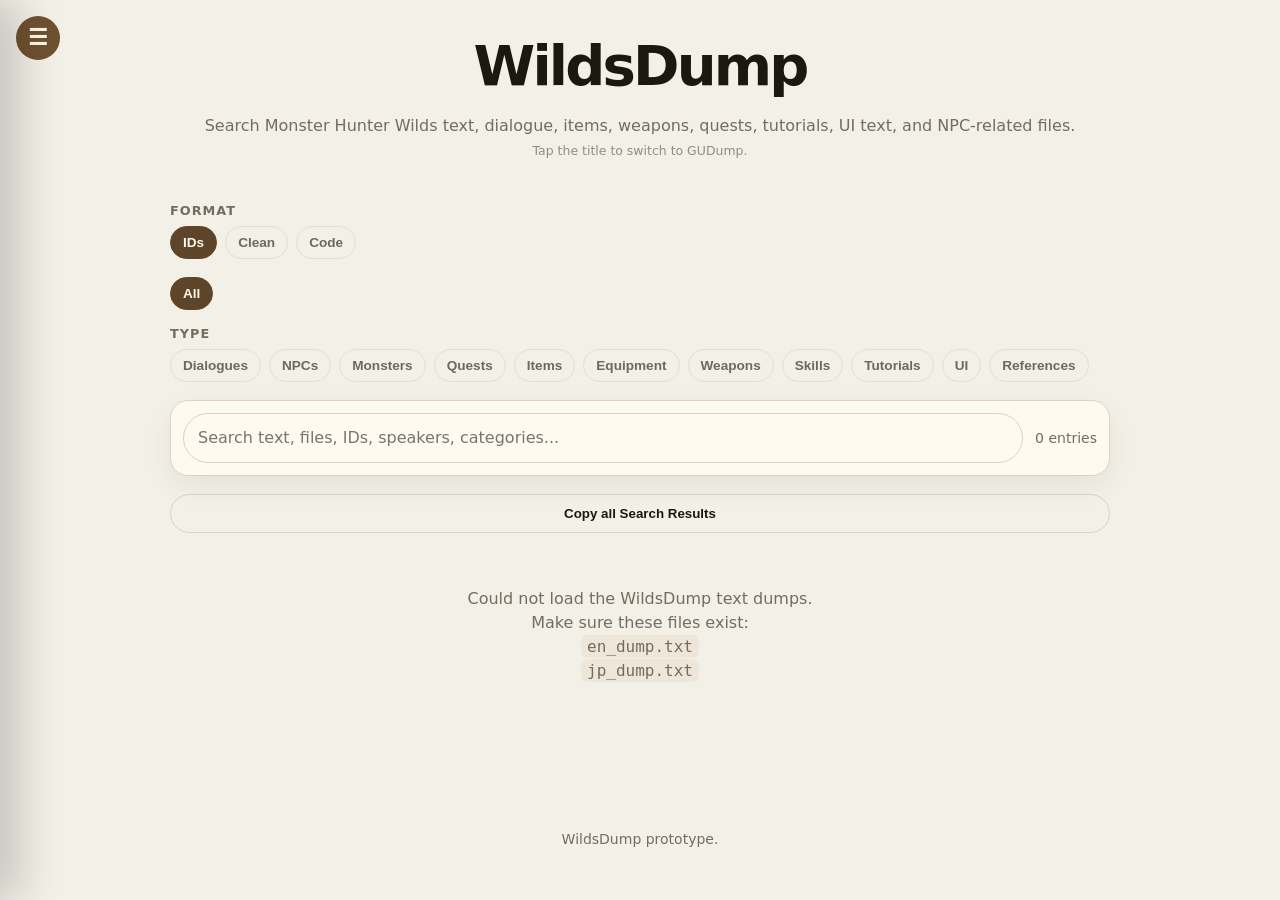
==== index.html @ eecd3033 "Update index.html" ====
<!doctype html>
<html lang="en">
<head>
  <meta charset="utf-8" />

  <meta
    name="viewport"
    content="width=device-width, initial-scale=1, viewport-fit=cover"
  />

  <meta name="theme-color" content="#111111" />

  <title>WildsDump</title>

  <link rel="stylesheet" href="./style.css" />
</head>

<body>

  <button id="menuBtn" class="menu-toggle" aria-label="Open navigation">
    ☰
  </button>

  <aside id="menu" class="menu">
    <div class="menu-header">
      <h2>Navigation</h2>
      <button id="closeMenuBtn" class="secondary">✕</button>
    </div>

    <div class="menu-section">
      <button id="homeBtn" class="menu-item">🏠 Home</button>
    </div>

    <div class="menu-section">
  <h3>Dialogues</h3>
  <button id="npcIndexBtn" class="menu-item">NPC Index</button>
  <button id="monsterIndexBtn" class="menu-item">Monster Index</button>
</div>

    <div class="menu-section">
      <h3>Data</h3>
      <button id="sizeCompareBtn" class="menu-item">📏 Monster Sizes</button>
      <button id="compareViewBtn" class="menu-item">⇄ Comparison</button>
      <button id="versionDiffBtn" class="menu-item">Δ Version Diff</button>
    </div>

    <div class="menu-section">
      <h3>Categories</h3>
      <div id="categoryList"></div>
    </div>

    <div class="menu-section">
      <h3>Tools</h3>
      <button id="wordIndexBtn" class="menu-item">Word Index</button>
      <button id="themeToggleBtn" class="menu-item">Theme: System</button>
    </div>
  </aside>

  <div id="menuOverlay" class="menu-overlay"></div>

  <header>
    <div class="header-row">
      <h1 id="gameTitle" title="Switch game">WildsDump</h1>
    </div>

    <p id="appTagline">
      Search Monster Hunter Wilds text, dialogue, items, weapons, quests,
      tutorials, UI text, and NPC-related files.
    </p>

    <p id="gameSwitchHint" class="game-switch-hint"></p>
  </header>

  <main>

    <section id="searchView">

      <section id="cardControls" class="card-controls">
        <div class="filter-group">
          <span class="filter-label">Format</span>

          <div class="filter-row">
            <button class="filter-chip active" type="button" data-card-mode="ids">
              IDs
            </button>

            <button class="filter-chip" type="button" data-card-mode="clean">
              Clean
            </button>

            <button class="filter-chip" type="button" data-card-mode="code">
              Code
            </button>
          </div>
        </div>
      </section>

      <section id="searchFilters" class="search-filters">
        <div class="filter-group filter-group-all">
          <button class="filter-chip active" type="button" data-clear-filters>
            All
          </button>
        </div>

        <div class="filter-group">
          <span class="filter-label">Type</span>

          <div class="filter-row">
            <button class="filter-chip" type="button" data-type-filter="Dialogues">Dialogues</button>
            <button class="filter-chip" type="button" data-type-filter="NPCs">NPCs</button>
            <button class="filter-chip" type="button" data-type-filter="Monsters">Monsters</button>
            <button class="filter-chip" type="button" data-type-filter="Quests">Quests</button>
            <button class="filter-chip" type="button" data-type-filter="Items">Items</button>
            <button class="filter-chip" type="button" data-type-filter="Equipment">Equipment</button>
            <button class="filter-chip" type="button" data-type-filter="Weapons">Weapons</button>
            <button class="filter-chip" type="button" data-type-filter="Skills">Skills</button>
            <button class="filter-chip" type="button" data-type-filter="Tutorials">Tutorials</button>
            <button class="filter-chip" type="button" data-type-filter="UI">UI</button>
            <button class="filter-chip" type="button" data-type-filter="References">References</button>
          </div>
        </div>
      </section>

      <section class="toolbar">
        <input
          id="search"
          type="search"
          placeholder="Search text, files, IDs, speakers, categories..."
        />

        <span id="count" aria-live="polite">0 entries</span>
      </section>

      <button
        id="copySearchResultsBtn"
        class="secondary copy-search-btn"
        type="button">
        Copy all Search Results
      </button>

      <section id="results" class="results" aria-live="polite"></section>

    </section>

    <section id="categoryView" hidden>
      <div class="view-header">
        <button id="backFromCategoryBtn" class="secondary">← Back</button>
        <h2 id="categoryTitle"></h2>
      </div>

      <section id="categoryResults" class="results"></section>
    </section>

    <section id="npcView" hidden>
      <div class="view-header">
        <button id="backFromNpcBtn" class="secondary">← Back</button>
        <h2>NPC Index</h2>
      </div>

      <section id="npcList" class="results"></section>
    </section>
    
    <section id="monsterView" hidden>
  <div class="view-header">
    <button id="backFromMonsterBtn" class="secondary">← Back</button>
    <h2>Monster Index</h2>
  </div>

  <section id="monsterList" class="results"></section>
</section>

    <section id="dialogueView" hidden>
      <div class="view-header dialogue-view-header">
        <button id="backFromDialogueBtn" class="secondary">← Back</button>

        <div class="dialogue-header">
          <h2 id="dialogueTitle"></h2>

          <button id="dialogueModeBtn" class="secondary dialogue-mode-btn">
            Full Dialogue
          </button>
        </div>
      </div>

      <section id="dialogueResults" class="results"></section>
    </section>

    <section id="wordIndexView" hidden>
      <div class="view-header">
        <button id="backFromWordIndexBtn" class="secondary">← Back</button>
        <h2>Word Index</h2>
      </div>

      <section id="wordIndexResults" class="results"></section>
    </section>

    <section id="detailView" hidden>
      <div class="view-header">
        <button id="backFromDetailBtn" class="secondary">← Back</button>
        <h2 id="detailTitle"></h2>
      </div>

      <section id="detailContent" class="results"></section>
    </section>

    <section id="compareView" hidden>
      <div class="view-header">
        <button id="backFromCompareBtn" class="secondary">← Back</button>
        <h2>Comparison</h2>
      </div>

      <section id="compareContent" class="results"></section>
    </section>

    <section id="diffView" hidden>
      <div class="view-header">
        <button id="backFromDiffBtn" class="secondary">← Back</button>
        <h2>Version Diff</h2>
      </div>

      <section id="diffContent" class="results"></section>
    </section>

    <section id="sizeView" hidden>
      <div class="view-header">
        <button id="backFromSizeBtn" class="secondary">← Back</button>
        <h2>Monster Sizes</h2>
      </div>

      <section id="sizeList" class="results"></section>
    </section>

  </main>

  <div id="floatingSearch" class="floating-search" role="search">
    <input
      id="floatingSearchInput"
      class="floating-search-input"
      type="search"
      placeholder="Search anywhere…"
      aria-label="Search"
      tabindex="-1"
    />
    <button
      id="floatingSearchToggle"
      class="floating-search-toggle"
      type="button"
      aria-label="Search"
    ><svg viewBox="0 0 24 24" fill="none" stroke="currentColor" stroke-width="2.5" stroke-linecap="round" aria-hidden="true"><circle cx="11" cy="11" r="7"/><path d="M20 20l-4-4"/></svg></button>
  </div>

  <div id="compareTray" class="compare-tray" hidden></div>

  <footer>
    <span>WildsDump prototype.</span>
  </footer>

<script src="./wilds-json-data.js"></script>
<script src="./categories.js"></script>
<script src="./npc-data.js"></script>
<script src="./parser.js"></script>
<script src="./cache.js"></script>
<script src="./entities.js"></script>
<script src="./details.js"></script>
<script src="./compare.js"></script>
<script src="./diff.js"></script>
<script src="./app.js"></script>

</body>
</html>
---- style.css ----
:root {
  color-scheme: light dark;

  --bg: #f3f0e8;
  --card: #fffaf0;
  --text: #1b1812;
  --muted: #746c5f;
  --border: #ddd2c0;
  --accent: #6f5130;
  --accent-rgb: 111, 81, 48;
  --accent-text: #fff7ec;
}

@media (prefers-color-scheme: dark) {
  :root {
    --bg: #12130f;
    --card: #1d2119;
    --text: #f0eadc;
    --muted: #b5aa96;
    --border: #3a4033;
    --accent: #b78a4f;
    --accent-rgb: 183, 138, 79;
    --accent-text: #151009;
  }
}

:root[data-theme="light"] {
  color-scheme: light;

  --bg: #f3f0e8;
  --card: #fffaf0;
  --text: #1b1812;
  --muted: #746c5f;
  --border: #ddd2c0;
  --accent: #6f5130;
  --accent-rgb: 111, 81, 48;
  --accent-text: #fff7ec;
}

:root[data-theme="dark"] {
  color-scheme: dark;

  --bg: #12130f;
  --card: #1d2119;
  --text: #f0eadc;
  --muted: #b5aa96;
  --border: #3a4033;
  --accent: #b78a4f;
  --accent-rgb: 183, 138, 79;
  --accent-text: #151009;
}

* {
  box-sizing: border-box;
}

/* Keyboard-focus glow. Uses :focus-visible so mouse/touch taps don't show
   it, only actual keyboard (or assistive-tech) focus. */
button:focus-visible,
input:focus-visible,
a:focus-visible,
[tabindex]:focus-visible {
  outline: none;
  box-shadow: 0 0 0 3px rgb(var(--accent-rgb) / 0.35);
}

html,
body {
  max-width: 100%;
  overflow-x: hidden;
}

body {
  margin: 0;
  font: 16px/1.5 system-ui, -apple-system, BlinkMacSystemFont, "Segoe UI", sans-serif;
  background: var(--bg);
  color: var(--text);
}

header,
main,
footer {
  width: min(980px, 100%);
  margin: 0 auto;
  padding: 20px;
}

header {
  padding-top: max(24px, env(safe-area-inset-top));
  text-align: center;
}

.header-row {
  display: flex;
  justify-content: center;
  align-items: center;
  min-height: 44px;
  padding: 0 64px;
}

h1 {
  margin: 0 0 6px;
  font-size: clamp(34px, 8vw, 56px);
  letter-spacing: -0.05em;
}

#gameTitle {
  cursor: pointer;
  user-select: none;
  -webkit-user-select: none;
}

#gameTitle:hover {
  color: var(--accent);
}

.game-switch-hint {
  margin-top: 4px;
  font-size: 0.78rem;
  opacity: 0.75;
}

h2,
h3 {
  margin: 0;
}

p {
  margin: 0;
  color: var(--muted);
}

code {
  background: color-mix(in srgb, var(--card), var(--border));
  padding: 2px 6px;
  border-radius: 6px;
}

button {
  border: 0;
  border-radius: 999px;
  padding: 11px 16px;
  background: var(--accent);
  color: var(--accent-text);
  font-weight: 800;
  cursor: pointer;
}

button.secondary {
  background: transparent;
  color: var(--text);
  border: 1px solid var(--border);
}

.menu-toggle {
  position: fixed;
  top: max(16px, env(safe-area-inset-top));
  left: max(16px, env(safe-area-inset-left));
  width: 44px;
  height: 44px;
  padding: 0;
  font-size: 22px;
  z-index: 18;
}

/* Floating search: a round button (matching the menu button) that appears
   once the user has scrolled a bit, and expands in place into a search bar
   on tap. Anchored with `right`, so growing its width expands it leftward
   and keeps the button pinned at the same spot. */
.floating-search {
  position: fixed;
  right: max(16px, env(safe-area-inset-right));
  bottom: max(16px, env(safe-area-inset-bottom));
  z-index: 17;

  display: flex;
  align-items: center;
  overflow: hidden;

  width: 44px;
  height: 44px;
  border-radius: 999px;
  background: transparent;
  border: 1px solid transparent;

  opacity: 0;
  visibility: hidden;
  transform: translateY(10px) scale(0.92);
  pointer-events: none;

  transition:
    opacity 0.2s ease,
    transform 0.2s ease,
    visibility 0.2s,
    width 0.28s ease,
    background-color 0.2s ease,
    border-color 0.2s ease,
    box-shadow 0.2s ease;
}

.floating-search.is-visible {
  opacity: 1;
  visibility: visible;
  transform: none;
  pointer-events: auto;
}

.floating-search.is-expanded {
  width: min(420px, calc(100vw - 32px));
  height: 52px;
  background: var(--card);
  border-color: var(--border);
  box-shadow: 0 10px 30px rgb(0 0 0 / 0.25);
}

/* Higher specificity than the global input[type="search"] rule, so its
   padding/border/flex don't leak into the collapsed button. */
.floating-search input.floating-search-input {
  -webkit-appearance: none;
  appearance: none;
  flex: 0 0 0;
  width: 0;
  min-width: 0;
  height: 100%;
  border: 0;
  border-radius: 0;
  padding: 0;
  background: transparent;
  color: var(--text);
  font: inherit;
  opacity: 0;
  transition: opacity 0.18s ease 0.05s;
}

.floating-search.is-expanded input.floating-search-input {
  flex: 1 1 auto;
  padding: 0 8px 0 18px;
  opacity: 1;
}

.floating-search-toggle {
  flex: 0 0 auto;
  display: grid;
  place-items: center;
  width: 44px;
  height: 44px;
  margin: 0;
  padding: 0;
  box-shadow: 0 6px 18px rgb(0 0 0 / 0.25);
}

.floating-search.is-expanded .floating-search-toggle {
  margin-right: 3px;
  box-shadow: none;
}

.floating-search-toggle svg {
  width: 20px;
  height: 20px;
  display: block;
}

@media (prefers-reduced-motion: reduce) {
  .floating-search,
  .floating-search-input {
    transition: none;
  }
}

.menu {
  position: fixed;
  inset: 0 auto 0 0;
  width: min(340px, 86vw);
  background: var(--card);
  border-right: 1px solid var(--border);
  z-index: 20;
  transform: translateX(-100%);
  transition: transform 180ms ease;
  padding: max(18px, env(safe-area-inset-top)) 16px max(18px, env(safe-area-inset-bottom));
  overflow-y: auto;
  box-shadow: 20px 0 40px rgb(0 0 0 / 0.18);
}

.menu.open {
  transform: translateX(0);
}

.menu-overlay {
  position: fixed;
  inset: 0;
  background: rgb(0 0 0 / 0.35);
  z-index: 19;
  opacity: 0;
  pointer-events: none;
  transition: opacity 180ms ease;
}

.menu-overlay.open {
  opacity: 1;
  pointer-events: auto;
}

.menu-header {
  display: flex;
  align-items: center;
  justify-content: space-between;
  gap: 16px;
  margin-bottom: 18px;
}

.menu-section {
  display: grid;
  gap: 8px;
  margin: 18px 0;
}

.menu-section h3,
.filter-label {
  color: var(--muted);
  font-size: 0.8rem;
  font-weight: 900;
  text-transform: uppercase;
  letter-spacing: 0.08em;
}

.menu-item,
.npc-item {
  width: 100%;
  text-align: left;
  background: transparent;
  color: var(--text);
  border: 1px solid var(--border);
  border-radius: 14px;
  padding: 12px 14px;
}

.menu-item:hover,
.npc-item:hover {
  border-color: var(--accent);
}

#categoryList {
  display: grid;
  gap: 8px;
}

.menu-separator {
  height: 1px;
  background: var(--border);
  margin: 14px 0 6px;
  opacity: 0.7;
}

.card-controls,
.search-filters {
  display: grid;
  gap: 14px;
  margin: 0 0 18px;
}

.filter-group {
  display: grid;
  gap: 6px;
  justify-items: start;
}

.filter-row {
  display: flex;
  flex-wrap: wrap;
  gap: 8px;
}

.filter-chip {
  background: transparent;
  color: var(--text);
  border: 1px solid var(--border);
  padding: 8px 12px;
  font-size: 0.85rem;
}

.filter-chip.active {
  background: color-mix(in srgb, var(--accent) 85%, black);
  color: var(--accent-text);
  border-color: color-mix(in srgb, var(--accent) 85%, black);
}

.filter-chip:not(.active) {
  opacity: 0.62;
}

.toolbar,
.entry,
.view-header,
.npc-item {
  background: var(--card);
  border: 1px solid var(--border);
  border-radius: 18px;
  box-shadow: 0 10px 30px rgb(0 0 0 / 0.06);
}

.toolbar {
  display: flex;
  align-items: center;
  gap: 12px;
  margin: 18px 0;
  padding: 12px;
  position: sticky;
  top: 0;
  z-index: 2;
}

input[type="search"] {
  flex: 1;
  min-width: 0;
  border: 1px solid var(--border);
  border-radius: 999px;
  padding: 12px 14px;
  background: transparent;
  color: var(--text);
  font: inherit;
}

#count {
  white-space: nowrap;
  color: var(--muted);
  font-size: 14px;
}

.copy-search-btn {
  width: 100%;
  margin: 0 0 18px;
}

.results {
  display: grid;
  gap: 10px;
  width: 100%;
  min-width: 0;
}

.entry {
  position: relative;
  padding: 16px;
  padding-top: 54px;
  overflow: hidden;
  min-width: 0;
  overflow-wrap: anywhere;
}

.entry-actions {
  position: absolute;
  top: 12px;
  right: 12px;
  display: flex;
  flex-wrap: wrap;
  justify-content: flex-end;
  gap: 6px;
  z-index: 2;
}

.copy-btn,
.tag-badge {
  padding: 7px 11px;
  font-size: 0.78rem;
  line-height: 1;
  border-radius: 999px;
  font-weight: 800;
  white-space: nowrap;
}

.tag-badge {
  display: inline-flex;
  align-items: center;
  background: transparent;
  color: var(--muted);
  border: 1px solid var(--border);
}

.entry-section {
  margin-bottom: 8px;
  color: var(--muted);
  font-size: 0.82rem;
  font-weight: 800;
  letter-spacing: 0.02em;
}

.entry-header {
  display: flex;
  align-items: baseline;
  gap: 10px;
  margin-bottom: 8px;
  flex-wrap: wrap;
}

.entry-name {
  font-size: 1.1rem;
  font-weight: 900;
  color: var(--text);
}

.entry-name-link {
  padding: 0;
  background: transparent;
  color: var(--accent);
  border: 0;
  border-radius: 0;
  font: inherit;
  font-weight: 900;
  text-align: left;
}

.entry-name-link:hover {
  text-decoration: underline;
}

.entry-id,
.entry-rejected {
  font-family: ui-monospace, SFMono-Regular, Menlo, Consolas, monospace;
  font-weight: 800;
  color: var(--accent);
}

.entry-rejected {
  margin-bottom: 8px;
  font-size: 0.88rem;
}

.entry-text {
  line-height: 1.6;
  color: var(--text);
}

.entry[data-mode="ids"] .entry-text-clean,
.entry[data-mode="ids"] .entry-text-code {
  display: none;
}

.entry[data-mode="clean"] .entry-id,
.entry[data-mode="clean"] .entry-rejected,
.entry[data-mode="clean"] .entry-text-ids,
.entry[data-mode="clean"] .entry-text-code {
  display: none;
}

.entry[data-mode="clean"] .entry-text-clean {
  display: block;
}

.entry[data-mode="code"] .entry-id,
.entry[data-mode="code"] .entry-rejected,
.entry[data-mode="code"] .entry-text-ids,
.entry[data-mode="code"] .entry-text-clean {
  display: none;
}

.entry[data-mode="code"] .entry-text-code {
  display: block;
  font-family: ui-monospace, SFMono-Regular, Menlo, Consolas, monospace;
  white-space: pre-wrap;
}

.entry-text hr {
  border: 0;
  border-top: 1px solid var(--border);
  margin: 12px 0;
}

.empty {
  color: var(--muted);
  text-align: center;
  padding: 36px 12px;
}

.view-header {
  display: flex;
  align-items: center;
  gap: 12px;
  margin: 18px 0;
  padding: 12px;
}

.view-header h2 {
  flex: 1;
  min-width: 0;
  font-size: 1.3rem;
  text-align: center;
}

.dialogue-view-header {
  display: grid;
  grid-template-columns: auto minmax(0, 1fr);
  align-items: stretch;
}

.dialogue-header {
  display: grid;
  grid-template-columns: 1fr auto 1fr;
  align-items: center;
  gap: 12px;
  min-width: 0;
}

.dialogue-header h2 {
  grid-column: 2;
  text-align: center;
}

.dialogue-mode-btn {
  grid-column: 3;
  justify-self: end;
  white-space: nowrap;
}

.npc-item {
  display: grid;
  gap: 3px;
}

.npc-item span {
  font-weight: 900;
}

.npc-item small {
  color: var(--muted);
  font-weight: 600;
}

.word-index-item {
  display: inline-flex;
  align-items: baseline;
  gap: 0.4rem;
  margin: 0.25rem 0.75rem 0.25rem 0;
  padding: 0;
  border: 0;
  background: transparent;
  color: inherit;
  font: inherit;
  cursor: pointer;
}

.word-index-item span:first-child {
  color: var(--accent);
  font-weight: 900;
  text-decoration: underline;
  text-underline-offset: 2px;
}

.word-index-item span:last-child {
  color: var(--muted);
  font-weight: 700;
}

footer {
  color: var(--muted);
  font-size: 14px;
  padding-bottom: max(24px, env(safe-area-inset-bottom));
  text-align: center;
}

@media (max-width: 560px) {
  header,
  main,
  footer {
    padding-left: 14px;
    padding-right: 14px;
  }

  .header-row {
    padding: 0 56px;
  }

  h1 {
    font-size: clamp(36px, 12vw, 52px);
  }

  .toolbar {
    align-items: stretch;
    flex-direction: column;
  }

  #count {
    align-self: flex-end;
  }

  .entry {
    padding-top: 58px;
  }
  
  .entry {
  contain: layout paint;
}

.json-panel {
  max-width: 100%;
  min-width: 0;
}

  .view-header {
    align-items: stretch;
    flex-direction: column;
  }

  .dialogue-view-header {
    display: flex;
  }

  .dialogue-header {
    grid-template-columns: 1fr;
  }

  .dialogue-header h2,
  .dialogue-mode-btn {
    grid-column: auto;
    justify-self: stretch;
  }
}



.index-section-title {
  margin: 1.2rem 0 0.5rem;
  opacity: 0.85;
}




.json-meta {
  opacity: 0.8;
  margin-top: 0.35rem;
}



.json-panel {
  margin-top: 1.4rem;
  padding: 1rem;
  border: 1px solid var(--border);
  border-radius: 1rem;
  background: rgba(255, 255, 255, 0.03);
}

.json-panel summary {
  cursor: pointer;
  font-weight: 800;
  color: var(--muted);
}

.json-grid {
  display: grid;
  grid-template-columns: repeat(auto-fit, minmax(110px, 1fr));
  gap: 0.7rem;
  margin-top: 1rem;
}

.json-fact {
  padding: 0.75rem;
  border-radius: 0.8rem;
  background: rgba(255, 255, 255, 0.04);
}

.json-fact span,
.json-block span {
  display: block;
  font-size: 0.75rem;
  opacity: 0.7;
  margin-bottom: 0.25rem;
}

.json-fact strong {
  font-size: 1rem;
}

.json-block {
  margin-top: 1rem;
}

.json-block p {
  margin: 0.25rem 0 0;
  line-height: 1.5;
}







.pill-row {
  display: flex;
  flex-wrap: wrap;
  gap: 0.45rem;
  margin-top: 0.4rem;
}

.data-pill {
  display: inline-flex;
  border: 1px solid var(--border);
  border-radius: 999px;
  padding: 0.35rem 0.7rem;
  background: rgba(255, 255, 255, 0.05);
  font-weight: 800;
}

.sharpness-wrap {
  margin-top: 0.45rem;
}

.sharpness-bar {
  display: flex;
  align-items: stretch;
  height: 14px;
  border-radius: 999px;
  overflow: hidden;
  background: var(--border);
  padding: 1px;
}

.sharpness-segment {
  flex: var(--sharpness-width) 0 0;
  min-width: 4px;
  height: 100%;
  display: block;
}

.sharpness-segment:last-child {
  border-right: none;
}

.sharpness-values {
  display: flex;
  font-size: 0.72rem;
  color: var(--muted);
  margin-top: 0.25rem;
}

.sharpness-values span {
  flex: var(--sharpness-width) 0 0;
  min-width: 4px;
  text-align: center;
}

.sharpness-red { background: #c74735; }
.sharpness-orange { background: #d9822b; }
.sharpness-yellow { background: #d8c448; }
.sharpness-green { background: #5aa35a; }
.sharpness-blue { background: #4a83c4; }
.sharpness-white { background: #e8e3d8; }
.sharpness-purple { background: #9b6ad6; }

.crafting-list {
  display: grid;
  gap: 0.45rem;
  margin-top: 0.35rem;
}

.zenny,
.material-row {
  display: flex;
  gap: 0.5rem;
  align-items: baseline;
}

.material-row span {
  color: var(--muted);
  min-width: 2.5rem;
}

.tree-flow {
  display: grid;
  gap: 0.35rem;
  margin-top: 0.45rem;
}

.tree-node {
  border: 1px solid var(--border);
  border-radius: 0.8rem;
  padding: 0.55rem 0.75rem;
  font-weight: 800;
  background: rgba(255, 255, 255, 0.04);
}

.current-node {
  border-color: var(--accent);
}

.tree-arrow {
  color: var(--muted);
  padding-left: 0.75rem;
}

.tree-flow small {
  color: var(--muted);
}






.json-block .sharpness-values span {
  display: block;
  flex: var(--sharpness-width) 0 0;
  min-width: 4px;
  text-align: center;
}

.json-block .data-pill {
  display: inline-flex;
}

.json-block .material-row span {
  display: inline;
  min-width: auto;
}

.material-row {
  display: flex;
  gap: 0.35rem;
  align-items: baseline;
}

.material-row strong {
  font-size: 1rem;
}






.rarity-pill {
  display: inline-flex;
  align-items: center;
  gap: 0.25rem;
  padding: 0.2rem 0.55rem;
  border-radius: 999px;
  font-weight: 900;
}

.rarity-1, .rarity-2 { background: #7f8c8d; color: white; }
.rarity-3, .rarity-4 { background: #4f9d69; color: white; }
.rarity-5, .rarity-6 { background: #4a83c4; color: white; }
.rarity-7, .rarity-8 { background: #b78a4f; color: #151009; }




.weapon-type-filter {
  display: flex;
  flex-wrap: wrap;
  gap: 0.5rem;
  margin: 0 0 1rem;
}





.sharpness-bar .sharpness-segment {
  opacity: 1;
  margin: 0;
  font-size: inherit;
}

.sharpness-values span {
  opacity: 1;
  margin: 0;
}




.monster-index-section {
  margin: 1.35rem 0 2rem;
}

.monster-section-header {
  display: flex;
  align-items: baseline;
  justify-content: space-between;
  gap: 1rem;
  margin-bottom: 0.75rem;
}

.monster-section-header h3 {
  margin: 0;
  font-size: 1.35rem;
}

.monster-section-header span {
  opacity: 0.65;
  font-weight: 700;
  font-size: 1rem;
}

.monster-chip-row {
  display: flex;
  flex-wrap: wrap;
  gap: 0.45rem;
  align-items: flex-start;
}

.monster-chip-row .monster-chip {
  appearance: none;
  width: auto;
  flex: 0 0 auto;

  border: 1px solid var(--border);
  border-radius: 999px;
  background: transparent;
  color: var(--text);

  padding: 0.34rem 0.62rem;
  min-height: 1.8rem;

  font-family: inherit;
  font-size: 0.74rem;
  font-weight: 700;
  line-height: 1.05;
  white-space: nowrap;
}

.monster-chip-row .monster-chip.active {
  background: var(--accent);
  border-color: var(--accent);
  color: #111;
}

.monster-inline-card {
  width: 100%;
  max-width: 100%;
  min-width: 0;
  overflow: hidden;
  margin-top: 0.9rem;
}

.monster-inline-card .entry,
.monster-inline-card .json-panel,
.monster-inline-card .monster-json-panel {
  width: 100%;
  max-width: 100%;
  min-width: 0;
}

.monster-inline-card .monster-table-wrap {
  width: 100%;
  max-width: 100%;
  min-width: 0;
  overflow-x: auto;
}







.monster-json-panel {
  max-width: 100%;
  min-width: 0;
  font-size: 0.9rem;
}

.monster-json-panel * {
  min-width: 0;
}

.monster-json-panel summary {
  font-size: 1rem;
}

.monster-table-wrap {
  display: block;
  width: 100%;
  max-width: 100%;
  min-width: 0;
  overflow-x: auto;
  overflow-y: hidden;
  margin-top: 0.5rem;
  -webkit-overflow-scrolling: touch;
}

.monster-parts-table {
  width: max-content;
  min-width: 680px;
  border-collapse: collapse;
  font-size: 0.78rem;
}

.monster-parts-table th,
.monster-parts-table td {
  border-bottom: 1px solid var(--border);
  padding: 0.35rem 0.45rem;
  text-align: right;
  white-space: nowrap;
}

.monster-parts-table th:first-child,
.monster-parts-table td:first-child {
  text-align: left;
  font-weight: 700;
}

.monster-parts-table th {
  color: var(--muted);
  font-size: 0.68rem;
  text-transform: uppercase;
  letter-spacing: 0.04em;
}

.monster-json-panel .data-pill {
  font-size: 0.78rem;
  padding: 0.3rem 0.55rem;
}

.monster-json-panel[open] {
  border-color: color-mix(in srgb, var(--accent) 45%, var(--border));
}





.monster-parts-table th:first-child,
.monster-parts-table td:first-child {
  position: sticky;
  left: 0;
  z-index: 1;
  background: var(--card);
  box-shadow: 8px 0 10px rgb(0 0 0 / 0.12);
}

.monster-parts-table th:first-child {
  z-index: 2;
}

.monster-essence {
  display: inline-flex;
  align-items: center;
  justify-content: center;
  min-width: 4.2em;
  padding: 0.15rem 0.45rem;
  border-radius: 999px;
  font-weight: 900;
  border: 1px solid var(--border);
}

.monster-essence-red {
  color: #fff;
  background: #a93b36;
}

.monster-essence-orange {
  color: #1b1812;
  background: #d1903c;
}

.monster-essence-yellow {
  color: #1b1812;
  background: #d7bd42;
}

.monster-essence-green {
  color: #fff;
  background: #4d8d55;
}

.monster-essence-white {
  color: #1b1812;
  background: #eee7d8;
}

.monster-essence-none {
  color: var(--muted);
  background: transparent;
}

.monster-el-fire {
  color: #ff6b57;
}

.monster-el-water {
  color: #5da9ff;
}

.monster-el-thunder {
  color: #ffd95a;
}

.monster-el-ice {
  color: #9de8ff;
}

.monster-el-dragon {
  color: #c792ea;
}

.monster-hz-high {
  font-weight: 950;
  text-shadow: 0 0 0.45px currentColor;
}

/* =========================================================
   Entity links & search highlighting
   ========================================================= */

.entity-link {
  display: inline;
  padding: 0;
  border: 0;
  border-radius: 0;
  background: transparent;
  color: var(--accent);
  font: inherit;
  font-weight: 700;
  text-decoration: underline;
  text-decoration-thickness: 1px;
  text-underline-offset: 2px;
  text-decoration-color: color-mix(in srgb, var(--accent) 45%, transparent);
  cursor: pointer;
  text-align: left;
}

.entity-link:hover {
  text-decoration-color: var(--accent);
}

mark {
  background: color-mix(in srgb, var(--accent) 38%, transparent);
  color: inherit;
  font-weight: 700;
  border-radius: 6px;
  padding: 1px 5px;
  box-shadow: inset 0 -2px 0 var(--accent);
}

.entity-pill {
  gap: 0.4rem;
  align-items: baseline;
}

.entity-pill small {
  color: var(--muted);
  font-weight: 700;
}

.entity-pill .entity-link {
  text-decoration: none;
}

.entity-pill .entity-link:hover {
  text-decoration: underline;
}

/* =========================================================
   Detail pages
   ========================================================= */

.detail-card {
  padding-top: 16px;
}

.detail-section-title {
  margin: 1.4rem 0 0.2rem;
  font-size: 1.05rem;
  color: var(--muted);
  text-transform: uppercase;
  letter-spacing: 0.06em;
  font-weight: 900;
}

.detail-meta {
  display: flex;
  flex-wrap: wrap;
  align-items: center;
  gap: 10px;
  padding: 0 4px;
}

.detail-subtitle {
  color: var(--muted);
  font-weight: 700;
}

.source-row {
  display: flex;
  flex-wrap: wrap;
  align-items: baseline;
  gap: 8px;
  padding: 8px 0;
  border-bottom: 1px solid color-mix(in srgb, var(--border) 60%, transparent);
}

.source-row:last-child {
  border-bottom: 0;
}

.source-row small {
  color: var(--muted);
}

.rewards-table {
  width: max-content;
  min-width: 100%;
  border-collapse: collapse;
  font-size: 0.85rem;
}

.rewards-table th,
.rewards-table td {
  border-bottom: 1px solid var(--border);
  padding: 0.4rem 0.55rem;
  text-align: left;
  white-space: nowrap;
}

.rewards-table th {
  color: var(--muted);
  font-size: 0.7rem;
  text-transform: uppercase;
  letter-spacing: 0.04em;
}

/* =========================================================
   Monster size comparison
   ========================================================= */

.size-row {
  display: grid;
  gap: 4px;
  padding: 7px 0;
}

.size-row-label {
  display: flex;
  align-items: baseline;
  justify-content: space-between;
  gap: 10px;
}

.size-row-label small {
  color: var(--muted);
  font-weight: 700;
  white-space: nowrap;
}

.size-bar-track {
  position: relative;
  height: 14px;
  border-radius: 999px;
  background: color-mix(in srgb, var(--border) 45%, transparent);
  overflow: hidden;
}

.size-bar {
  position: absolute;
  inset: 0 auto 0 0;
  border-radius: 999px;
  background: var(--accent);
  opacity: 0.9;
}

.size-bar-gold {
  background: color-mix(in srgb, var(--accent) 40%, transparent);
}

.size-row-current .size-bar {
  box-shadow: 0 0 0 2px color-mix(in srgb, var(--accent) 60%, transparent);
}

.size-note {
  margin-top: 0.6rem;
  color: var(--muted);
  font-size: 0.85rem;
}

.coverage-bar-track {
  height: 10px;
  margin: 12px 0;
  border-radius: 999px;
  background: color-mix(in srgb, var(--border) 45%, transparent);
  overflow: hidden;
}

.coverage-bar {
  display: block;
  height: 100%;
  border-radius: 999px;
  background: var(--accent);
}

.npc-item-unmapped span {
  color: var(--muted);
}

/* =========================================================
   Weapon tree
   ========================================================= */

.wtree {
  list-style: none;
  margin: 0;
  padding: 0 0 0 14px;
  border-left: 2px solid color-mix(in srgb, var(--border) 70%, transparent);
}

.wtree-root {
  padding-left: 0;
  border-left: 0;
}

.wtree li {
  margin: 6px 0;
}

.wtree-node {
  display: flex;
  flex-wrap: wrap;
  align-items: baseline;
  gap: 8px;
  padding: 7px 10px;
  border: 1px solid var(--border);
  border-radius: 10px;
  background: rgba(255, 255, 255, 0.03);
}

.wtree-node small {
  color: var(--muted);
  white-space: nowrap;
  overflow: hidden;
  text-overflow: ellipsis;
}

.wtree-node-current {
  border-color: var(--accent);
  box-shadow: 0 0 0 1px var(--accent);
}

/* =========================================================
   Compare mode
   ========================================================= */

.compare-add-btn.active {
  border-color: var(--accent);
  color: var(--accent);
}

.compare-tray {
  position: fixed;
  left: 50%;
  bottom: max(12px, env(safe-area-inset-bottom));
  transform: translateX(-50%);
  z-index: 15;
  width: min(720px, calc(100vw - 24px));
  display: flex;
  flex-wrap: wrap;
  align-items: center;
  justify-content: space-between;
  gap: 8px;
  padding: 10px 12px;
  background: var(--card);
  border: 1px solid var(--border);
  border-radius: 18px;
  box-shadow: 0 14px 40px rgb(0 0 0 / 0.25);
}

.compare-tray[hidden] {
  display: none;
}

.compare-tray-chips {
  display: flex;
  flex-wrap: wrap;
  gap: 6px;
  min-width: 0;
}

.compare-chip {
  align-items: center;
  gap: 6px;
  font-size: 0.8rem;
}

.compare-chip-remove {
  padding: 2px 6px;
  font-size: 0.7rem;
  line-height: 1;
  background: transparent;
  color: var(--muted);
  border: 1px solid var(--border);
  border-radius: 999px;
}

.compare-tray-actions {
  display: flex;
  gap: 8px;
}

.compare-tray-actions button[disabled] {
  opacity: 0.5;
  cursor: not-allowed;
}

.compare-table {
  width: max-content;
  min-width: 100%;
  border-collapse: collapse;
  font-size: 0.88rem;
}

.compare-table th,
.compare-table td {
  border-bottom: 1px solid var(--border);
  padding: 0.5rem 0.6rem;
  text-align: left;
  vertical-align: top;
  min-width: 130px;
  max-width: 260px;
}

.compare-table thead th {
  font-size: 0.95rem;
}

.compare-table tbody th {
  color: var(--muted);
  font-size: 0.72rem;
  text-transform: uppercase;
  letter-spacing: 0.04em;
  white-space: nowrap;
  position: sticky;
  left: 0;
  background: var(--card);
  z-index: 1;
}

/* =========================================================
   Version diff
   ========================================================= */

.diff-added-text {
  color: #4f9d69;
  font-weight: 800;
}

.diff-removed-text {
  color: #c74735;
  font-weight: 800;
}

.diff-change {
  padding-top: 48px;
}

.diff-change-added {
  border-left: 4px solid #4f9d69;
}

.diff-change-removed {
  border-left: 4px solid #c74735;
}

.diff-change-removed .diff-change-text {
  opacity: 0.75;
}

.diff-badge-added {
  color: #4f9d69;
  border-color: #4f9d69;
}

.diff-badge-removed {
  color: #c74735;
  border-color: #c74735;
}

/* =========================================================
   Mobile optimization
   ========================================================= */

main {
  padding-bottom: 90px; /* room for the compare tray */
}

@media (max-width: 700px) {
  /* Filter chips: one horizontally scrollable row instead of tall wrap.
     The scroll container needs a constrained width, otherwise it grows
     to its content and the page just clips it (no scrolling possible). */
  .card-controls,
  .search-filters {
    min-width: 0;
    max-width: 100%;
  }

  .filter-group {
    width: 100%;
    min-width: 0;
    max-width: 100%;
    justify-items: stretch;
  }

  .filter-row,
  .weapon-type-filter {
    width: 100%;
    max-width: 100%;
    min-width: 0;
    flex-wrap: wrap;
    gap: 6px;
  }

  .filter-chip {
    flex: 0 0 auto;
    min-height: 38px;
  }

  .card-controls,
  .search-filters {
    gap: 8px;
    margin-bottom: 10px;
  }

  /* Compact sticky toolbar */
  .toolbar {
    flex-direction: row;
    align-items: center;
    padding: 8px;
    margin: 10px 0;
  }

  #count {
    align-self: center;
    font-size: 12px;
  }

  /* Sticky back header so navigation is always reachable */
  .view-header {
    position: sticky;
    top: 8px;
    z-index: 5;
  }

  .view-header h2 {
    font-size: 1.05rem;
  }

  .view-header .secondary {
    min-height: 42px;
  }

  .json-grid {
    grid-template-columns: repeat(auto-fit, minmax(96px, 1fr));
    gap: 0.5rem;
  }

  .json-fact {
    padding: 0.55rem;
  }

  .detail-meta {
    padding-top: 4px;
  }

  .wtree {
    padding-left: 10px;
  }

  .compare-table th,
  .compare-table td {
    min-width: 110px;
  }

  .entry {
    padding: 14px;
    padding-top: 54px;
  }
}

@media (min-width: 701px) {
  .entry-actions .copy-btn,
  .entry-actions .lang-btn {
    min-height: 32px;
  }
}
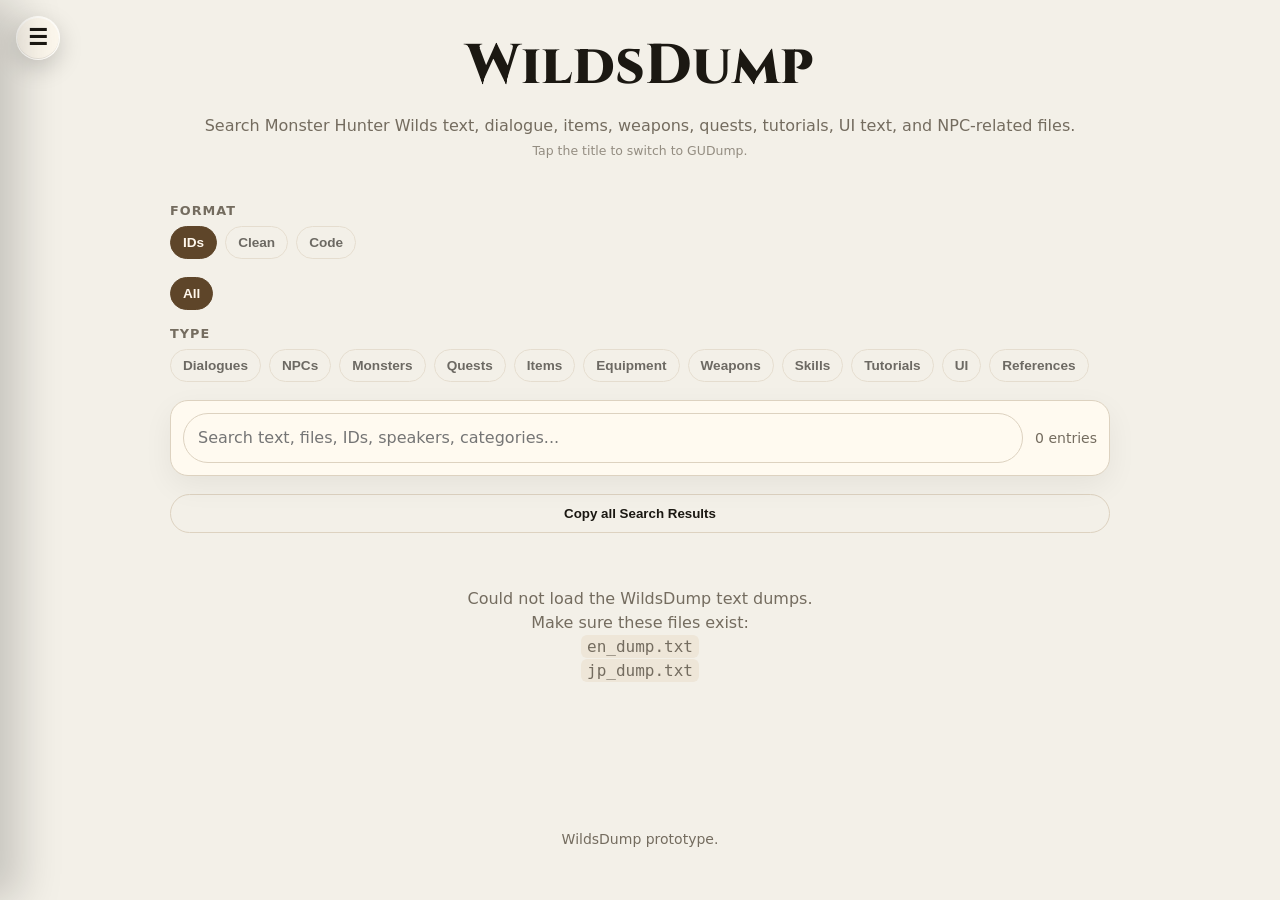
==== commit 8282c010: "Update index.html" ====
--- a/index.html
+++ b/index.html
@@ -11,6 +11,13 @@
   <meta name="theme-color" content="#111111" />
 
   <title>WildsDump</title>
+
+  <link rel="preconnect" href="https://fonts.googleapis.com" />
+  <link rel="preconnect" href="https://fonts.gstatic.com" crossorigin />
+  <link
+    rel="stylesheet"
+    href="https://fonts.googleapis.com/css2?family=Cinzel:wght@600;700;800&display=swap"
+  />
 
   <link rel="stylesheet" href="./style.css" />
 </head>
--- a/style.css
+++ b/style.css
@@ -1,14 +1,39 @@
 :root {
   color-scheme: light dark;
+
+  /* Per-game accent colors. Each game has a darker shade for light mode
+     and a lighter one for dark mode; the theme blocks below pick one. */
+  --game-accent-light: #6f5130;
+  --game-accent-dark: #b78a4f;
+
+  --heading-font: "Cinzel", Georgia, "Times New Roman", serif;
 
   --bg: #f3f0e8;
   --card: #fffaf0;
   --text: #1b1812;
   --muted: #746c5f;
   --border: #ddd2c0;
-  --accent: #6f5130;
-  --accent-rgb: 111, 81, 48;
+  --accent: var(--game-accent-light);
   --accent-text: #fff7ec;
+
+  --glass-bg: rgb(255 250 240 / 0.7);
+  --glass-edge: rgb(255 255 255 / 0.7);
+  --glass-shade: rgb(0 0 0 / 0.08);
+}
+
+:root[data-game="gu"] {
+  --game-accent-light: #8a2f2a;
+  --game-accent-dark: #d4695d;
+}
+
+:root[data-game="tri"] {
+  --game-accent-light: #245a78;
+  --game-accent-dark: #62a6ca;
+}
+
+:root[data-game="fu"] {
+  --game-accent-light: #5b3a7a;
+  --game-accent-dark: #a888cc;
 }
 
 @media (prefers-color-scheme: dark) {
@@ -18,9 +43,12 @@
     --text: #f0eadc;
     --muted: #b5aa96;
     --border: #3a4033;
-    --accent: #b78a4f;
-    --accent-rgb: 183, 138, 79;
+    --accent: var(--game-accent-dark);
     --accent-text: #151009;
+
+    --glass-bg: rgb(29 33 25 / 0.66);
+    --glass-edge: rgb(255 255 255 / 0.16);
+    --glass-shade: rgb(0 0 0 / 0.3);
   }
 }
 
@@ -32,9 +60,12 @@
   --text: #1b1812;
   --muted: #746c5f;
   --border: #ddd2c0;
-  --accent: #6f5130;
-  --accent-rgb: 111, 81, 48;
+  --accent: var(--game-accent-light);
   --accent-text: #fff7ec;
+
+  --glass-bg: rgb(255 250 240 / 0.7);
+  --glass-edge: rgb(255 255 255 / 0.7);
+  --glass-shade: rgb(0 0 0 / 0.08);
 }
 
 :root[data-theme="dark"] {
@@ -45,9 +76,12 @@
   --text: #f0eadc;
   --muted: #b5aa96;
   --border: #3a4033;
-  --accent: #b78a4f;
-  --accent-rgb: 183, 138, 79;
+  --accent: var(--game-accent-dark);
   --accent-text: #151009;
+
+  --glass-bg: rgb(29 33 25 / 0.66);
+  --glass-edge: rgb(255 255 255 / 0.16);
+  --glass-shade: rgb(0 0 0 / 0.3);
 }
 
 * {
@@ -61,7 +95,7 @@
 a:focus-visible,
 [tabindex]:focus-visible {
   outline: none;
-  box-shadow: 0 0 0 3px rgb(var(--accent-rgb) / 0.35);
+  box-shadow: 0 0 0 3px color-mix(in srgb, var(--accent) 40%, transparent);
 }
 
 html,
@@ -100,8 +134,10 @@
 
 h1 {
   margin: 0 0 6px;
+  font-family: var(--heading-font);
+  font-weight: 800;
   font-size: clamp(34px, 8vw, 56px);
-  letter-spacing: -0.05em;
+  letter-spacing: 0.01em;
 }
 
 #gameTitle {
@@ -150,6 +186,24 @@
   background: transparent;
   color: var(--text);
   border: 1px solid var(--border);
+}
+
+/* Liquid glass: translucent, blurred surface with a bright top edge and a
+   soft inner shade, so floating controls stay readable over any text
+   without fully hiding it. */
+.glass,
+.menu-toggle,
+.floating-search-toggle,
+.floating-search.is-expanded {
+  background: var(--glass-bg);
+  color: var(--text);
+  border: 1px solid var(--glass-edge);
+  -webkit-backdrop-filter: blur(16px) saturate(180%);
+  backdrop-filter: blur(16px) saturate(180%);
+  box-shadow:
+    inset 0 1px 0 var(--glass-edge),
+    inset 0 -1px 0 var(--glass-shade),
+    0 8px 24px rgb(0 0 0 / 0.18);
 }
 
 .menu-toggle {
@@ -208,9 +262,6 @@
 .floating-search.is-expanded {
   width: min(420px, calc(100vw - 32px));
   height: 52px;
-  background: var(--card);
-  border-color: var(--border);
-  box-shadow: 0 10px 30px rgb(0 0 0 / 0.25);
 }
 
 /* Higher specificity than the global input[type="search"] rule, so its
@@ -232,6 +283,10 @@
   transition: opacity 0.18s ease 0.05s;
 }
 
+.floating-search input.floating-search-input:focus-visible {
+  box-shadow: none;
+}
+
 .floating-search.is-expanded input.floating-search-input {
   flex: 1 1 auto;
   padding: 0 8px 0 18px;
@@ -246,12 +301,18 @@
   height: 44px;
   margin: 0;
   padding: 0;
-  box-shadow: 0 6px 18px rgb(0 0 0 / 0.25);
-}
-
+}
+
+/* Once expanded, the whole pill is the glass surface; the button inside
+   becomes a plain accent-colored icon. */
 .floating-search.is-expanded .floating-search-toggle {
   margin-right: 3px;
+  background: transparent;
+  border-color: transparent;
   box-shadow: none;
+  -webkit-backdrop-filter: none;
+  backdrop-filter: none;
+  color: var(--accent);
 }
 
 .floating-search-toggle svg {
@@ -441,31 +502,55 @@
 .entry {
   position: relative;
   padding: 16px;
-  padding-top: 54px;
   overflow: hidden;
   min-width: 0;
   overflow-wrap: anywhere;
 }
 
+/* Card buttons float at the top-right, and the meta line / title flow
+   beside them, instead of the card reserving an empty band at the top. */
 .entry-actions {
-  position: absolute;
-  top: 12px;
-  right: 12px;
+  float: right;
   display: flex;
   flex-wrap: wrap;
   justify-content: flex-end;
   gap: 6px;
+  margin: -4px -4px 6px 10px;
+  position: relative;
   z-index: 2;
 }
 
 .copy-btn,
 .tag-badge {
-  padding: 7px 11px;
-  font-size: 0.78rem;
+  padding: 6px 10px;
+  font-size: 0.74rem;
   line-height: 1;
   border-radius: 999px;
-  font-weight: 800;
+  font-weight: 700;
   white-space: nowrap;
+}
+
+/* Quiet outline style for per-card buttons, so they don't compete with
+   the text. They light up in the accent color on hover/press. */
+.entry-actions .copy-btn,
+.entry-actions .lang-btn {
+  padding: 6px 10px;
+  font-size: 0.74rem;
+  line-height: 1;
+  font-weight: 700;
+  background: transparent;
+  color: var(--muted);
+  border: 1px solid var(--border);
+  transition: color 0.15s ease, border-color 0.15s ease, background-color 0.15s ease;
+}
+
+.entry-actions .copy-btn:hover,
+.entry-actions .lang-btn:hover,
+.entry-actions .copy-btn:active,
+.entry-actions .lang-btn:active {
+  color: var(--accent);
+  border-color: var(--accent);
+  background: color-mix(in srgb, var(--accent) 10%, transparent);
 }
 
 .tag-badge {
@@ -483,6 +568,52 @@
   font-weight: 800;
   letter-spacing: 0.02em;
 }
+
+/* Meta line: category chip + lighter details. */
+.entry-section:has(.meta-chip) {
+  display: flex;
+  flex-wrap: wrap;
+  align-items: center;
+  gap: 4px 8px;
+}
+
+.meta-chip {
+  --chip: var(--accent);
+  display: inline-flex;
+  align-items: center;
+  padding: 3px 9px;
+  border-radius: 999px;
+  font-size: 0.72rem;
+  font-weight: 800;
+  letter-spacing: 0.03em;
+  text-transform: uppercase;
+  color: color-mix(in srgb, var(--chip) 75%, var(--text));
+  background: color-mix(in srgb, var(--chip) 16%, transparent);
+  border: 1px solid color-mix(in srgb, var(--chip) 35%, transparent);
+}
+
+.meta-rest {
+  font-size: 0.78rem;
+  font-weight: 600;
+  opacity: 0.8;
+  overflow-wrap: anywhere;
+}
+
+/* One color per category, so mixed search results are easy to scan. */
+.meta-chip[data-cat="Dialogues"]  { --chip: #c9824a; }
+.meta-chip[data-cat="NPCs"]       { --chip: #d0a23c; }
+.meta-chip[data-cat="Monsters"]   { --chip: #c4574b; }
+.meta-chip[data-cat="Quests"]     { --chip: #5f9e6e; }
+.meta-chip[data-cat="Facilities"] { --chip: #7a9a5a; }
+.meta-chip[data-cat="Items"]      { --chip: #4f9aa8; }
+.meta-chip[data-cat="Equipment"]  { --chip: #6d84c4; }
+.meta-chip[data-cat="Weapons"]    { --chip: #9a78c9; }
+.meta-chip[data-cat="Skills"]     { --chip: #c46fa0; }
+.meta-chip[data-cat="Tutorials"]  { --chip: #8fa84a; }
+.meta-chip[data-cat="UI"]         { --chip: #8a8f98; }
+.meta-chip[data-cat="Social"]     { --chip: #d27b7b; }
+.meta-chip[data-cat="System"]     { --chip: #7d8a86; }
+.meta-chip[data-cat="References"] { --chip: #a88b6a; }
 
 .entry-header {
   display: flex;
@@ -682,10 +813,6 @@
     align-self: flex-end;
   }
 
-  .entry {
-    padding-top: 58px;
-  }
-  
   .entry {
   contain: layout paint;
 }
@@ -1672,13 +1799,33 @@
 
   .entry {
     padding: 14px;
-    padding-top: 54px;
   }
 }
 
 @media (min-width: 701px) {
   .entry-actions .copy-btn,
   .entry-actions .lang-btn {
-    min-height: 32px;
-  }
-}
+    min-height: 28px;
+  }
+}
+
+/* =========================================================
+   Heading typeface
+   Placed last so it wins over earlier rules that reset `font`
+   on name buttons. Japanese names fall back to the system font.
+   ========================================================= */
+
+h2,
+h3,
+.entry-name,
+.entry-name-link,
+.entry-name-link .entry-name-content {
+  font-family: var(--heading-font);
+  letter-spacing: 0.01em;
+}
+
+.entry-name,
+.entry-name-link {
+  font-weight: 700;
+}
+
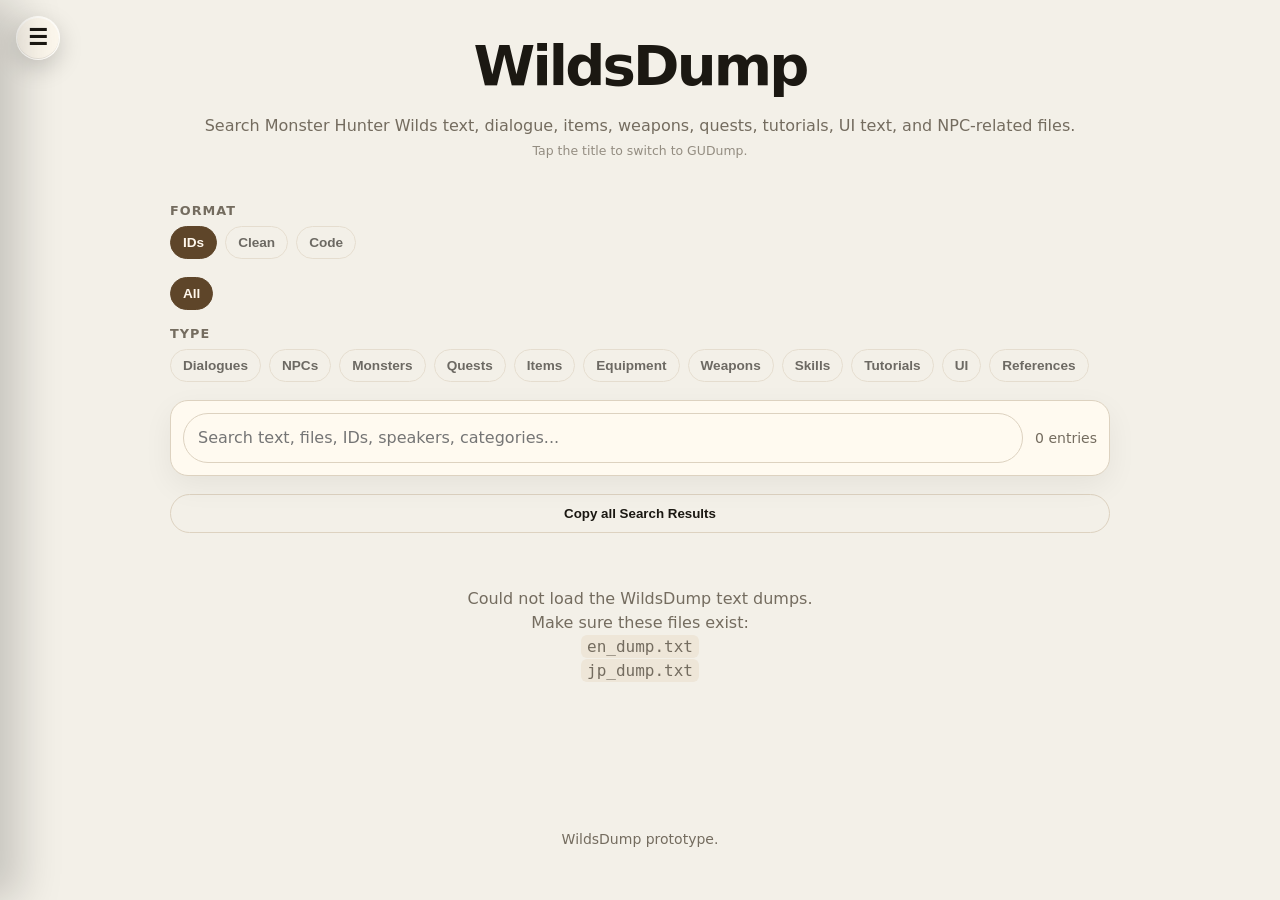
==== commit 9e0ea3a8: "Update index.html" ====
--- a/index.html
+++ b/index.html
@@ -12,13 +12,6 @@
 
   <title>WildsDump</title>
 
-  <link rel="preconnect" href="https://fonts.googleapis.com" />
-  <link rel="preconnect" href="https://fonts.gstatic.com" crossorigin />
-  <link
-    rel="stylesheet"
-    href="https://fonts.googleapis.com/css2?family=Cinzel:wght@600;700;800&display=swap"
-  />
-
   <link rel="stylesheet" href="./style.css" />
 </head>
 
@@ -60,6 +53,16 @@
       <h3>Tools</h3>
       <button id="wordIndexBtn" class="menu-item">Word Index</button>
       <button id="themeToggleBtn" class="menu-item">Theme: System</button>
+    </div>
+
+    <div class="menu-help">
+      <button id="helpBtn" class="menu-help-btn" type="button">
+        <span class="menu-help-icon" aria-hidden="true">?</span>
+        <span>
+          <strong>Help</strong>
+          <small>Search tips &amp; shortcuts</small>
+        </span>
+      </button>
     </div>
   </aside>
 
@@ -136,6 +139,12 @@
         />
 
         <span id="count" aria-live="polite">0 entries</span>
+
+        <div class="match-nav" data-match-nav hidden>
+          <span class="match-count" data-match-count aria-live="polite"></span>
+          <button class="match-btn" type="button" data-match-prev aria-label="Previous match">▲</button>
+          <button class="match-btn" type="button" data-match-next aria-label="Next match">▼</button>
+        </div>
       </section>
 
       <button
@@ -226,6 +235,83 @@
       </div>
 
       <section id="diffContent" class="results"></section>
+    </section>
+
+    <section id="helpView" hidden>
+      <div class="view-header">
+        <button id="backFromHelpBtn" class="secondary">← Back</button>
+        <h2>Help</h2>
+      </div>
+
+      <div class="help-content">
+        <article class="help-card">
+          <h3>Searching</h3>
+          <p>Search is not case-sensitive, and every word you type must appear
+            somewhere in the entry, in any order.</p>
+          <dl class="help-list">
+            <dt><code>ancient potion</code></dt>
+            <dd>Entries containing both "ancient" and "potion".</dd>
+            <dt><code>"ancient potion"</code></dt>
+            <dd>Quotes search for that exact phrase.</dd>
+          </dl>
+        </article>
+
+        <article class="help-card">
+          <h3>Search operators</h3>
+          <p>Type an operator, a colon, and a value to search one field only.
+            Use quotes for values with spaces, e.g. <code>name:"great sword"</code>.
+            Operators can be combined.</p>
+          <dl class="help-list">
+            <dt><code>name:</code></dt>
+            <dd>Only the entry's name or title.</dd>
+            <dt><code>npc:</code> or <code>speaker:</code></dt>
+            <dd>The NPC who speaks the line (or their dialogue ID).</dd>
+            <dt><code>dialogue:</code></dt>
+            <dd>Text that appears in dialogue entries only.</dd>
+            <dt><code>category:</code></dt>
+            <dd>The category, e.g. <code>category:items</code>.</dd>
+            <dt><code>file:</code></dt>
+            <dd>The source file name, e.g. <code>file:npc001</code>.</dd>
+            <dt><code>family:</code></dt>
+            <dd>The file family, e.g. <code>family:item</code>.</dd>
+            <dt><code>id:</code></dt>
+            <dd>The entry's ID number.</dd>
+          </dl>
+          <p class="help-note">Example: <code>npc:guildmarm quest</code> finds
+            lines spoken by the Guildmarm that mention "quest".</p>
+        </article>
+
+        <article class="help-card">
+          <h3>Jumping between matches</h3>
+          <p>While searching, use the ▲ ▼ buttons next to the result count (or
+            in the floating search button) to jump from one highlighted word to
+            the next. On a keyboard, press <kbd>Enter</kbd> for the next match
+            and <kbd>Shift</kbd> + <kbd>Enter</kbd> for the previous one.</p>
+          <p>The numbers on the Type filters show how many results each
+            category has for your current search.</p>
+        </article>
+
+        <article class="help-card">
+          <h3>Other tips</h3>
+          <dl class="help-list">
+            <dt>Switch game</dt>
+            <dd>Tap the big title at the top to cycle through the games.</dd>
+            <dt>Floating search</dt>
+            <dd>After scrolling down, tap the round search button at the
+              bottom right to search from anywhere.</dd>
+            <dt>Share a link</dt>
+            <dd>The address bar always reflects the current game, search and
+              page, so you can copy it to share or bookmark exactly what you
+              see. The browser's back gesture moves between pages.</dd>
+            <dt>Format</dt>
+            <dd><strong>IDs</strong> shows entry IDs in the text,
+              <strong>Clean</strong> hides them, and <strong>Code</strong>
+              shows it as a code block, ready to paste.</dd>
+            <dt>JP</dt>
+            <dd>Switches a card to the Japanese text, where available.</dd>
+          </dl>
+        </article>
+      </div>
     </section>
 
     <section id="sizeView" hidden>
@@ -248,6 +334,11 @@
       aria-label="Search"
       tabindex="-1"
     />
+    <div class="match-nav" data-match-nav hidden>
+      <span class="match-count" data-match-count></span>
+      <button class="match-btn" type="button" data-match-prev aria-label="Previous match">▲</button>
+      <button class="match-btn" type="button" data-match-next aria-label="Next match">▼</button>
+    </div>
     <button
       id="floatingSearchToggle"
       class="floating-search-toggle"
--- a/style.css
+++ b/style.css
@@ -5,8 +5,6 @@
      and a lighter one for dark mode; the theme blocks below pick one. */
   --game-accent-light: #6f5130;
   --game-accent-dark: #b78a4f;
-
-  --heading-font: "Cinzel", Georgia, "Times New Roman", serif;
 
   --bg: #f3f0e8;
   --card: #fffaf0;
@@ -134,10 +132,8 @@
 
 h1 {
   margin: 0 0 6px;
-  font-family: var(--heading-font);
-  font-weight: 800;
   font-size: clamp(34px, 8vw, 56px);
-  letter-spacing: 0.01em;
+  letter-spacing: -0.05em;
 }
 
 #gameTitle {
@@ -262,6 +258,8 @@
 .floating-search.is-expanded {
   width: min(420px, calc(100vw - 32px));
   height: 52px;
+  /* Less see-through than the round buttons, so typed text stays legible. */
+  background: color-mix(in srgb, var(--card) 86%, transparent);
 }
 
 /* Higher specificity than the global input[type="search"] rule, so its
@@ -1810,22 +1808,229 @@
 }
 
 /* =========================================================
-   Heading typeface
-   Placed last so it wins over earlier rules that reset `font`
-   on name buttons. Japanese names fall back to the system font.
+   Jumping between search matches
    ========================================================= */
 
-h2,
-h3,
-.entry-name,
-.entry-name-link,
-.entry-name-link .entry-name-content {
-  font-family: var(--heading-font);
-  letter-spacing: 0.01em;
-}
-
-.entry-name,
-.entry-name-link {
+.match-nav {
+  display: flex;
+  align-items: center;
+  gap: 4px;
+  flex: 0 0 auto;
+}
+
+.match-nav[hidden] {
+  display: none;
+}
+
+.match-count {
+  min-width: 3.5em;
+  text-align: center;
+  font-size: 0.78rem;
   font-weight: 700;
-}
-
+  color: var(--muted);
+  font-variant-numeric: tabular-nums;
+  white-space: nowrap;
+}
+
+.match-btn {
+  display: grid;
+  place-items: center;
+  width: 32px;
+  height: 32px;
+  padding: 0;
+  font-size: 0.7rem;
+  line-height: 1;
+  background: transparent;
+  color: var(--text);
+  border: 1px solid var(--border);
+}
+
+.match-btn:hover,
+.match-btn:active {
+  color: var(--accent);
+  border-color: var(--accent);
+}
+
+/* Inside the floating pill: only while it's expanded. */
+.floating-search:not(.is-expanded) .match-nav {
+  display: none;
+}
+
+.floating-search .match-nav {
+  margin-right: 2px;
+}
+
+.floating-search .match-btn {
+  width: 30px;
+  height: 30px;
+  border-color: var(--glass-edge);
+}
+
+/* The match you jumped to stands out from the other highlights. */
+mark.mark-current {
+  background: var(--accent);
+  color: var(--accent-text);
+  box-shadow: 0 0 0 3px color-mix(in srgb, var(--accent) 35%, transparent);
+}
+
+/* =========================================================
+   Result counts on the Type filter chips
+   ========================================================= */
+
+.chip-count {
+  display: inline-block;
+  margin-left: 6px;
+  padding: 1px 6px;
+  border-radius: 999px;
+  font-size: 0.72rem;
+  font-weight: 800;
+  font-variant-numeric: tabular-nums;
+  background: color-mix(in srgb, currentColor 14%, transparent);
+}
+
+.filter-chip.is-empty:not(.active) {
+  opacity: 0.3;
+}
+
+/* =========================================================
+   Help: pinned at the bottom of the menu, plus its page
+   ========================================================= */
+
+.menu {
+  display: flex;
+  flex-direction: column;
+}
+
+/* Flex layout doesn't collapse margins, so keep the original spacing. */
+.menu > .menu-section {
+  margin: 0 0 18px;
+}
+
+.menu-help {
+  position: sticky;
+  bottom: 0;
+  margin-top: auto;
+  padding-top: 18px;
+  background: linear-gradient(to bottom, transparent, var(--card) 18px);
+}
+
+.menu-help-btn {
+  display: flex;
+  align-items: center;
+  gap: 12px;
+  width: 100%;
+  text-align: left;
+  padding: 12px 14px;
+  border-radius: 16px;
+  background: color-mix(in srgb, var(--accent) 12%, var(--card));
+  color: var(--text);
+  border: 1px solid color-mix(in srgb, var(--accent) 45%, transparent);
+}
+
+.menu-help-btn:hover {
+  border-color: var(--accent);
+}
+
+.menu-help-btn strong {
+  display: block;
+  font-size: 0.95rem;
+}
+
+.menu-help-btn small {
+  display: block;
+  color: var(--muted);
+  font-weight: 600;
+  font-size: 0.78rem;
+}
+
+.menu-help-icon {
+  display: grid;
+  place-items: center;
+  flex: 0 0 auto;
+  width: 30px;
+  height: 30px;
+  border-radius: 999px;
+  background: var(--accent);
+  color: var(--accent-text);
+  font-weight: 900;
+}
+
+.help-content {
+  display: grid;
+  gap: 12px;
+  margin-top: 18px;
+}
+
+.help-card {
+  background: var(--card);
+  border: 1px solid var(--border);
+  border-radius: 18px;
+  padding: 16px;
+}
+
+.help-card h3 {
+  margin-bottom: 8px;
+  font-size: 1.05rem;
+}
+
+.help-card p {
+  margin: 0 0 10px;
+  line-height: 1.55;
+}
+
+.help-card p:last-child {
+  margin-bottom: 0;
+}
+
+.help-list {
+  display: grid;
+  grid-template-columns: max-content 1fr;
+  gap: 8px 14px;
+  margin: 0 0 10px;
+  align-items: baseline;
+}
+
+.help-list dt {
+  font-weight: 800;
+  white-space: nowrap;
+}
+
+.help-list dd {
+  margin: 0;
+  color: var(--muted);
+  line-height: 1.5;
+}
+
+.help-list:last-child {
+  margin-bottom: 0;
+}
+
+.help-list dd:last-child {
+  margin-bottom: 0;
+}
+
+.help-note {
+  font-size: 0.9rem;
+}
+
+kbd {
+  display: inline-block;
+  padding: 1px 6px;
+  border: 1px solid var(--border);
+  border-bottom-width: 2px;
+  border-radius: 6px;
+  font: inherit;
+  font-size: 0.85em;
+  font-weight: 700;
+}
+
+@media (max-width: 480px) {
+  .help-list {
+    grid-template-columns: 1fr;
+    gap: 2px;
+  }
+
+  .help-list dd {
+    margin-bottom: 8px;
+  }
+}
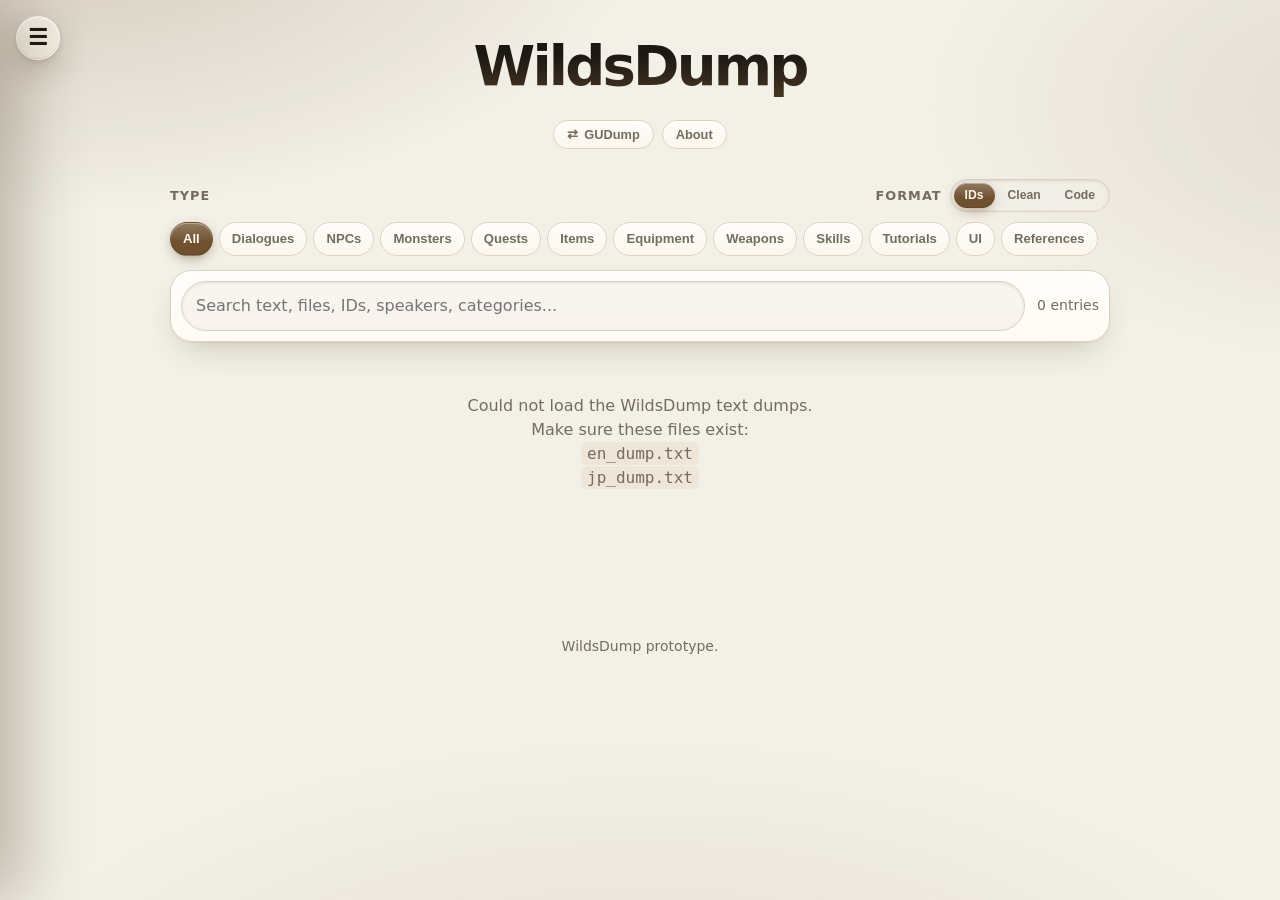
==== commit 01e837b7: "Update index.html" ====
--- a/index.html
+++ b/index.html
@@ -8,7 +8,8 @@
     content="width=device-width, initial-scale=1, viewport-fit=cover"
   />
 
-  <meta name="theme-color" content="#111111" />
+  <meta name="theme-color" content="#f3f0e8" media="(prefers-color-scheme: light)" />
+  <meta name="theme-color" content="#12130f" media="(prefers-color-scheme: dark)" />
 
   <title>WildsDump</title>
 
@@ -73,61 +74,61 @@
       <h1 id="gameTitle" title="Switch game">WildsDump</h1>
     </div>
 
-    <p id="appTagline">
+    <div class="header-actions">
+      <button id="switchGameBtn" class="header-chip" type="button" aria-label="Switch game">
+        <span aria-hidden="true">⇄</span>
+        <span id="switchGameLabel">GUDump</span>
+      </button>
+
+      <button
+        id="aboutBtn"
+        class="header-chip"
+        type="button"
+        aria-expanded="false"
+        aria-controls="appTagline"
+      >
+        About
+      </button>
+    </div>
+
+    <p id="appTagline" hidden>
       Search Monster Hunter Wilds text, dialogue, items, weapons, quests,
       tutorials, UI text, and NPC-related files.
     </p>
-
-    <p id="gameSwitchHint" class="game-switch-hint"></p>
   </header>
 
   <main>
 
     <section id="searchView">
 
-      <section id="cardControls" class="card-controls">
-        <div class="filter-group">
-          <span class="filter-label">Format</span>
-
-          <div class="filter-row">
-            <button class="filter-chip active" type="button" data-card-mode="ids">
-              IDs
-            </button>
-
-            <button class="filter-chip" type="button" data-card-mode="clean">
-              Clean
-            </button>
-
-            <button class="filter-chip" type="button" data-card-mode="code">
-              Code
-            </button>
+      <section id="searchFilters" class="search-filters">
+        <div class="filter-head">
+          <span class="filter-label">Type</span>
+
+          <div class="format-control">
+            <span class="filter-label">Format</span>
+
+            <div id="cardControls" class="segmented" role="group" aria-label="Text format">
+              <button class="segment active" type="button" data-card-mode="ids">IDs</button>
+              <button class="segment" type="button" data-card-mode="clean">Clean</button>
+              <button class="segment" type="button" data-card-mode="code">Code</button>
+            </div>
           </div>
         </div>
-      </section>
-
-      <section id="searchFilters" class="search-filters">
-        <div class="filter-group filter-group-all">
-          <button class="filter-chip active" type="button" data-clear-filters>
-            All
-          </button>
-        </div>
-
-        <div class="filter-group">
-          <span class="filter-label">Type</span>
-
-          <div class="filter-row">
-            <button class="filter-chip" type="button" data-type-filter="Dialogues">Dialogues</button>
-            <button class="filter-chip" type="button" data-type-filter="NPCs">NPCs</button>
-            <button class="filter-chip" type="button" data-type-filter="Monsters">Monsters</button>
-            <button class="filter-chip" type="button" data-type-filter="Quests">Quests</button>
-            <button class="filter-chip" type="button" data-type-filter="Items">Items</button>
-            <button class="filter-chip" type="button" data-type-filter="Equipment">Equipment</button>
-            <button class="filter-chip" type="button" data-type-filter="Weapons">Weapons</button>
-            <button class="filter-chip" type="button" data-type-filter="Skills">Skills</button>
-            <button class="filter-chip" type="button" data-type-filter="Tutorials">Tutorials</button>
-            <button class="filter-chip" type="button" data-type-filter="UI">UI</button>
-            <button class="filter-chip" type="button" data-type-filter="References">References</button>
-          </div>
+
+        <div class="filter-row">
+          <button class="filter-chip active" type="button" data-clear-filters>All</button>
+          <button class="filter-chip" type="button" data-type-filter="Dialogues">Dialogues</button>
+          <button class="filter-chip" type="button" data-type-filter="NPCs">NPCs</button>
+          <button class="filter-chip" type="button" data-type-filter="Monsters">Monsters</button>
+          <button class="filter-chip" type="button" data-type-filter="Quests">Quests</button>
+          <button class="filter-chip" type="button" data-type-filter="Items">Items</button>
+          <button class="filter-chip" type="button" data-type-filter="Equipment">Equipment</button>
+          <button class="filter-chip" type="button" data-type-filter="Weapons">Weapons</button>
+          <button class="filter-chip" type="button" data-type-filter="Skills">Skills</button>
+          <button class="filter-chip" type="button" data-type-filter="Tutorials">Tutorials</button>
+          <button class="filter-chip" type="button" data-type-filter="UI">UI</button>
+          <button class="filter-chip" type="button" data-type-filter="References">References</button>
         </div>
       </section>
 
@@ -138,21 +139,25 @@
           placeholder="Search text, files, IDs, speakers, categories..."
         />
 
-        <span id="count" aria-live="polite">0 entries</span>
-
-        <div class="match-nav" data-match-nav hidden>
-          <span class="match-count" data-match-count aria-live="polite"></span>
-          <button class="match-btn" type="button" data-match-prev aria-label="Previous match">▲</button>
-          <button class="match-btn" type="button" data-match-next aria-label="Next match">▼</button>
+        <div class="toolbar-meta">
+          <span id="count" aria-live="polite">0 entries</span>
+
+          <button
+            id="copySearchResultsBtn"
+            class="icon-btn"
+            type="button"
+            aria-label="Copy all search results"
+            title="Copy all search results"
+            hidden
+          ><svg viewBox="0 0 24 24" fill="none" stroke="currentColor" stroke-width="2" stroke-linecap="round" stroke-linejoin="round" aria-hidden="true"><rect x="9" y="9" width="11" height="11" rx="2.5"/><path d="M5 15V6a2 2 0 0 1 2-2h9"/></svg></button>
+
+          <div class="match-nav" data-match-nav hidden>
+            <span class="match-count" data-match-count aria-live="polite"></span>
+            <button class="match-btn" type="button" data-match-prev aria-label="Previous match">▲</button>
+            <button class="match-btn" type="button" data-match-next aria-label="Next match">▼</button>
+          </div>
         </div>
       </section>
-
-      <button
-        id="copySearchResultsBtn"
-        class="secondary copy-search-btn"
-        type="button">
-        Copy all Search Results
-      </button>
 
       <section id="results" class="results" aria-live="polite"></section>
 
@@ -295,14 +300,20 @@
           <h3>Other tips</h3>
           <dl class="help-list">
             <dt>Switch game</dt>
-            <dd>Tap the big title at the top to cycle through the games.</dd>
+            <dd>Tap the title at the top, or the ⇄ button below it, to cycle
+              through the games. "About" shows a short description of the
+              current game's data.</dd>
             <dt>Floating search</dt>
             <dd>After scrolling down, tap the round search button at the
-              bottom right to search from anywhere.</dd>
+              bottom right to search from anywhere. The arrow button above it
+              takes you back to the top.</dd>
             <dt>Share a link</dt>
             <dd>The address bar always reflects the current game, search and
               page, so you can copy it to share or bookmark exactly what you
               see. The browser's back gesture moves between pages.</dd>
+            <dt>Copy all</dt>
+            <dd>While searching, the copy icon next to the result count copies
+              every result at once.</dd>
             <dt>Format</dt>
             <dd><strong>IDs</strong> shows entry IDs in the text,
               <strong>Clean</strong> hides them, and <strong>Code</strong>
@@ -347,6 +358,12 @@
     ><svg viewBox="0 0 24 24" fill="none" stroke="currentColor" stroke-width="2.5" stroke-linecap="round" aria-hidden="true"><circle cx="11" cy="11" r="7"/><path d="M20 20l-4-4"/></svg></button>
   </div>
 
+  <button id="backToTopBtn" class="back-to-top" type="button" aria-label="Back to top">
+    <svg viewBox="0 0 24 24" fill="none" stroke="currentColor" stroke-width="2.5" stroke-linecap="round" stroke-linejoin="round" aria-hidden="true"><path d="M12 19V5"/><path d="M5 12l7-7 7 7"/></svg>
+  </button>
+
+  <div id="toast" class="toast" role="status" aria-live="polite"></div>
+
   <div id="compareTray" class="compare-tray" hidden></div>
 
   <footer>
--- a/style.css
+++ b/style.css
@@ -14,9 +14,13 @@
   --accent: var(--game-accent-light);
   --accent-text: #fff7ec;
 
-  --glass-bg: rgb(255 250 240 / 0.7);
-  --glass-edge: rgb(255 255 255 / 0.7);
-  --glass-shade: rgb(0 0 0 / 0.08);
+  --glass-bg: rgb(255 252 245 / 0.55);
+  --glass-edge: rgb(255 255 255 / 0.85);
+  --glass-shade: rgb(90 70 40 / 0.14);
+  --glass-sheen: rgb(255 255 255 / 0.6);
+  --surface-sheen: rgb(255 255 255 / 0.75);
+  --surface-highlight: rgb(255 255 255 / 0.95);
+  --shadow-color: 70 52 28;
 }
 
 :root[data-game="gu"] {
@@ -44,9 +48,13 @@
     --accent: var(--game-accent-dark);
     --accent-text: #151009;
 
-    --glass-bg: rgb(29 33 25 / 0.66);
-    --glass-edge: rgb(255 255 255 / 0.16);
-    --glass-shade: rgb(0 0 0 / 0.3);
+    --glass-bg: rgb(30 34 26 / 0.52);
+    --glass-edge: rgb(255 255 255 / 0.2);
+    --glass-shade: rgb(0 0 0 / 0.35);
+    --glass-sheen: rgb(255 255 255 / 0.13);
+    --surface-sheen: rgb(255 255 255 / 0.04);
+    --surface-highlight: rgb(255 255 255 / 0.07);
+    --shadow-color: 0 0 0;
   }
 }
 
@@ -61,9 +69,13 @@
   --accent: var(--game-accent-light);
   --accent-text: #fff7ec;
 
-  --glass-bg: rgb(255 250 240 / 0.7);
-  --glass-edge: rgb(255 255 255 / 0.7);
-  --glass-shade: rgb(0 0 0 / 0.08);
+  --glass-bg: rgb(255 252 245 / 0.55);
+  --glass-edge: rgb(255 255 255 / 0.85);
+  --glass-shade: rgb(90 70 40 / 0.14);
+  --glass-sheen: rgb(255 255 255 / 0.6);
+  --surface-sheen: rgb(255 255 255 / 0.75);
+  --surface-highlight: rgb(255 255 255 / 0.95);
+  --shadow-color: 70 52 28;
 }
 
 :root[data-theme="dark"] {
@@ -77,9 +89,13 @@
   --accent: var(--game-accent-dark);
   --accent-text: #151009;
 
-  --glass-bg: rgb(29 33 25 / 0.66);
-  --glass-edge: rgb(255 255 255 / 0.16);
-  --glass-shade: rgb(0 0 0 / 0.3);
+  --glass-bg: rgb(30 34 26 / 0.52);
+  --glass-edge: rgb(255 255 255 / 0.2);
+  --glass-shade: rgb(0 0 0 / 0.35);
+  --glass-sheen: rgb(255 255 255 / 0.13);
+  --surface-sheen: rgb(255 255 255 / 0.04);
+  --surface-highlight: rgb(255 255 255 / 0.07);
+  --shadow-color: 0 0 0;
 }
 
 * {
@@ -184,22 +200,30 @@
   border: 1px solid var(--border);
 }
 
-/* Liquid glass: translucent, blurred surface with a bright top edge and a
-   soft inner shade, so floating controls stay readable over any text
-   without fully hiding it. */
+/* Liquid glass: a translucent, blurred and brightened surface with a
+   diagonal sheen, a bright specular top edge, a soft inner shade at the
+   bottom and a deep, diffuse drop shadow. Used for everything that floats
+   above the page (menu button, search pill, back-to-top, toasts). */
 .glass,
 .menu-toggle,
 .floating-search-toggle,
-.floating-search.is-expanded {
-  background: var(--glass-bg);
+.floating-search.is-expanded,
+.back-to-top,
+.toast,
+.compare-tray {
+  background:
+    linear-gradient(145deg, var(--glass-sheen) 0%, transparent 42%),
+    var(--glass-bg);
   color: var(--text);
   border: 1px solid var(--glass-edge);
-  -webkit-backdrop-filter: blur(16px) saturate(180%);
-  backdrop-filter: blur(16px) saturate(180%);
+  -webkit-backdrop-filter: blur(22px) saturate(190%) brightness(1.05);
+  backdrop-filter: blur(22px) saturate(190%) brightness(1.05);
   box-shadow:
-    inset 0 1px 0 var(--glass-edge),
-    inset 0 -1px 0 var(--glass-shade),
-    0 8px 24px rgb(0 0 0 / 0.18);
+    inset 0 1px 0.5px var(--glass-edge),
+    inset 0 -1px 1px var(--glass-shade),
+    inset 0 0 14px rgb(255 255 255 / 0.05),
+    0 12px 32px -8px rgb(var(--shadow-color) / 0.45),
+    0 2px 6px rgb(var(--shadow-color) / 0.12);
 }
 
 .menu-toggle {
@@ -259,7 +283,9 @@
   width: min(420px, calc(100vw - 32px));
   height: 52px;
   /* Less see-through than the round buttons, so typed text stays legible. */
-  background: color-mix(in srgb, var(--card) 86%, transparent);
+  background:
+    linear-gradient(145deg, var(--glass-sheen) 0%, transparent 42%),
+    color-mix(in srgb, var(--card) 80%, transparent);
 }
 
 /* Higher specificity than the global input[type="search"] rule, so its
@@ -1584,10 +1610,7 @@
   justify-content: space-between;
   gap: 8px;
   padding: 10px 12px;
-  background: var(--card);
-  border: 1px solid var(--border);
-  border-radius: 18px;
-  box-shadow: 0 14px 40px rgb(0 0 0 / 0.25);
+  border-radius: 20px;
 }
 
 .compare-tray[hidden] {
@@ -2034,3 +2057,546 @@
     margin-bottom: 8px;
   }
 }
+
+/* =========================================================
+   Liquid glass theme
+   The panels themselves stay solid; they just share the glass
+   language: soft sheen, bright top edge, deep diffuse shadows,
+   glossy accent controls, and an ambient glow behind the page.
+   ========================================================= */
+
+/* Ambient glow in the current game's accent color, so glass surfaces
+   have some color to pick up. Fixed, so it doesn't scroll away. */
+body::before {
+  content: "";
+  position: fixed;
+  inset: -10%;
+  z-index: -1;
+  pointer-events: none;
+  background:
+    radial-gradient(55% 40% at 12% 0%, color-mix(in srgb, var(--accent) 24%, transparent), transparent 70%),
+    radial-gradient(45% 35% at 100% 18%, color-mix(in srgb, var(--accent) 13%, transparent), transparent 70%),
+    radial-gradient(65% 45% at 50% 108%, color-mix(in srgb, var(--accent) 11%, transparent), transparent 70%);
+}
+
+::selection {
+  background: color-mix(in srgb, var(--accent) 35%, transparent);
+}
+
+/* ---------- Panels ---------- */
+
+.toolbar,
+.entry,
+.view-header,
+.npc-item,
+.help-card {
+  background:
+    linear-gradient(180deg, var(--surface-sheen), transparent 110px),
+    var(--card);
+  border: 1px solid var(--border);
+  border-radius: 22px;
+  box-shadow:
+    inset 0 1px 0 var(--surface-highlight),
+    0 1px 2px rgb(var(--shadow-color) / 0.06),
+    0 14px 34px -14px rgb(var(--shadow-color) / 0.3);
+}
+
+@media (hover: hover) {
+  .entry,
+  .npc-item {
+    transition: border-color 0.2s ease, box-shadow 0.2s ease;
+  }
+
+  .entry:hover,
+  .npc-item:hover {
+    border-color: color-mix(in srgb, var(--accent) 35%, var(--border));
+    box-shadow:
+      inset 0 1px 0 var(--surface-highlight),
+      0 1px 2px rgb(var(--shadow-color) / 0.06),
+      0 18px 40px -14px rgb(var(--shadow-color) / 0.38);
+  }
+}
+
+/* ---------- Glossy accent controls ---------- */
+
+.filter-chip.active,
+.segment.active,
+.menu-help-icon {
+  background:
+    linear-gradient(180deg, rgb(255 255 255 / 0.24), rgb(255 255 255 / 0) 60%),
+    var(--accent);
+  color: var(--accent-text);
+  border-color: transparent;
+  box-shadow:
+    inset 0 1px 0 rgb(255 255 255 / 0.35),
+    inset 0 -1px 0 rgb(0 0 0 / 0.12),
+    0 4px 14px -4px color-mix(in srgb, var(--accent) 70%, transparent);
+}
+
+button.secondary {
+  background:
+    linear-gradient(180deg, var(--surface-sheen), transparent),
+    color-mix(in srgb, var(--card) 70%, transparent);
+  box-shadow: inset 0 1px 0 var(--surface-highlight);
+}
+
+/* ---------- Compact header ---------- */
+
+header {
+  padding-bottom: 6px;
+}
+
+#gameTitle {
+  background: linear-gradient(
+    180deg,
+    var(--text) 35%,
+    color-mix(in srgb, var(--accent) 65%, var(--text))
+  );
+  -webkit-background-clip: text;
+  background-clip: text;
+  color: transparent;
+  transition: opacity 0.15s ease;
+}
+
+#gameTitle:hover {
+  color: transparent;
+  opacity: 0.85;
+}
+
+.header-actions {
+  display: flex;
+  justify-content: center;
+  flex-wrap: wrap;
+  gap: 8px;
+  margin-top: 6px;
+}
+
+.header-chip {
+  display: inline-flex;
+  align-items: center;
+  gap: 6px;
+  padding: 6px 13px;
+  font-size: 0.8rem;
+  font-weight: 700;
+  color: var(--muted);
+  background:
+    linear-gradient(180deg, var(--surface-sheen), transparent),
+    color-mix(in srgb, var(--card) 70%, transparent);
+  border: 1px solid var(--border);
+  box-shadow: inset 0 1px 0 var(--surface-highlight);
+  transition: color 0.15s ease, border-color 0.15s ease;
+}
+
+.header-chip:hover,
+.header-chip.active {
+  color: var(--text);
+  border-color: color-mix(in srgb, var(--accent) 55%, var(--border));
+}
+
+#appTagline {
+  max-width: 560px;
+  margin: 12px auto 0;
+  font-size: 0.9rem;
+  line-height: 1.5;
+}
+
+#appTagline[hidden] {
+  display: none;
+}
+
+@media (max-width: 560px) {
+  h1 {
+    font-size: clamp(30px, 10vw, 44px);
+    margin-bottom: 2px;
+  }
+
+  header {
+    padding-top: max(20px, env(safe-area-inset-top));
+  }
+}
+
+/* ---------- Filters: Type chips wrap, Format is a small switch ---------- */
+
+.search-filters {
+  display: grid;
+  gap: 10px;
+  margin: 4px 0 14px;
+}
+
+.filter-head {
+  display: flex;
+  align-items: center;
+  justify-content: space-between;
+  flex-wrap: wrap;
+  gap: 8px 12px;
+}
+
+.format-control {
+  display: flex;
+  align-items: center;
+  gap: 8px;
+}
+
+.filter-row {
+  display: flex;
+  flex-wrap: wrap;
+  gap: 6px;
+}
+
+.filter-chip {
+  flex: 0 0 auto;
+  min-height: 34px;
+  padding: 7px 12px;
+  font-size: 0.82rem;
+  font-weight: 700;
+  color: var(--text);
+  background:
+    linear-gradient(180deg, var(--surface-sheen), transparent),
+    color-mix(in srgb, var(--card) 70%, transparent);
+  border: 1px solid var(--border);
+  box-shadow: inset 0 1px 0 var(--surface-highlight);
+  transition: color 0.15s ease, border-color 0.15s ease, opacity 0.15s ease;
+}
+
+.filter-chip:not(.active) {
+  opacity: 1;
+  color: var(--muted);
+}
+
+.filter-chip:not(.active):hover {
+  color: var(--text);
+  border-color: color-mix(in srgb, var(--accent) 45%, var(--border));
+}
+
+.filter-chip.is-empty:not(.active) {
+  opacity: 0.4;
+}
+
+.segmented {
+  display: inline-flex;
+  gap: 2px;
+  padding: 3px;
+  border-radius: 999px;
+  background: color-mix(in srgb, var(--bg) 65%, transparent);
+  border: 1px solid var(--border);
+  box-shadow: inset 0 1px 3px rgb(var(--shadow-color) / 0.14);
+}
+
+.segment {
+  padding: 5px 11px;
+  font-size: 0.76rem;
+  font-weight: 700;
+  line-height: 1.2;
+  background: transparent;
+  color: var(--muted);
+  box-shadow: none;
+  transition: color 0.15s ease;
+}
+
+.segment:not(.active):hover {
+  color: var(--text);
+}
+
+@media (max-width: 700px) {
+  .filter-chip {
+    min-height: 32px;
+    padding: 6px 11px;
+    font-size: 0.8rem;
+  }
+}
+
+/* ---------- Search toolbar ---------- */
+
+.toolbar {
+  display: flex;
+  flex-direction: row;
+  flex-wrap: wrap;
+  align-items: center;
+  gap: 10px 12px;
+  margin: 0 0 16px;
+  padding: 10px;
+}
+
+.toolbar input[type="search"] {
+  flex: 1 1 260px;
+}
+
+input[type="search"] {
+  background: color-mix(in srgb, var(--bg) 60%, transparent);
+  border: 1px solid var(--border);
+  box-shadow: inset 0 1px 3px rgb(var(--shadow-color) / 0.12);
+  transition: border-color 0.15s ease, box-shadow 0.15s ease;
+}
+
+input[type="search"]:focus {
+  outline: none;
+  border-color: color-mix(in srgb, var(--accent) 60%, var(--border));
+  box-shadow:
+    inset 0 1px 3px rgb(var(--shadow-color) / 0.12),
+    0 0 0 4px color-mix(in srgb, var(--accent) 20%, transparent);
+}
+
+.floating-search input.floating-search-input,
+.floating-search input.floating-search-input:focus {
+  background: transparent;
+  border: 0;
+  box-shadow: none;
+}
+
+.toolbar-meta {
+  display: flex;
+  align-items: center;
+  gap: 8px;
+  margin-left: auto;
+  flex: 0 0 auto;
+}
+
+#count {
+  align-self: center;
+}
+
+.icon-btn {
+  display: grid;
+  place-items: center;
+  width: 32px;
+  height: 32px;
+  padding: 0;
+  background: transparent;
+  color: var(--muted);
+  border: 1px solid var(--border);
+  transition: color 0.15s ease, border-color 0.15s ease;
+}
+
+.icon-btn[hidden] {
+  display: none;
+}
+
+.icon-btn svg {
+  width: 16px;
+  height: 16px;
+}
+
+.icon-btn:hover,
+.icon-btn.is-copied,
+.entry-actions .copy-btn.is-copied {
+  color: var(--accent);
+  border-color: var(--accent);
+}
+
+@media (max-width: 700px) {
+  .toolbar input[type="search"] {
+    flex-basis: 100%;
+  }
+
+  .toolbar-meta {
+    width: 100%;
+    margin-left: 0;
+    padding: 0 4px;
+  }
+
+  #count {
+    margin-right: auto;
+  }
+}
+
+/* ---------- Compact page headers ---------- */
+
+.view-header {
+  flex-direction: row;
+  align-items: center;
+  gap: 10px;
+  margin: 0 0 14px;
+  padding: 8px 12px 8px 8px;
+}
+
+.view-header > .secondary:first-child {
+  flex: 0 0 auto;
+  min-height: 38px;
+  padding: 8px 14px;
+  font-size: 0.85rem;
+}
+
+.view-header h2 {
+  flex: 1 1 auto;
+  min-width: 0;
+  font-size: 1.15rem;
+  text-align: left;
+  overflow-wrap: anywhere;
+}
+
+.dialogue-view-header {
+  display: flex;
+}
+
+.dialogue-header {
+  display: flex;
+  flex: 1 1 auto;
+  flex-wrap: wrap;
+  align-items: center;
+  gap: 8px 10px;
+  min-width: 0;
+}
+
+.dialogue-header h2 {
+  grid-column: auto;
+  flex: 1 1 auto;
+  text-align: left;
+}
+
+.dialogue-mode-btn {
+  grid-column: auto;
+  justify-self: auto;
+  padding: 7px 12px;
+  font-size: 0.8rem;
+}
+
+/* ---------- Floating controls ---------- */
+
+.menu-toggle,
+.floating-search-toggle,
+.back-to-top {
+  color: var(--text);
+}
+
+.back-to-top {
+  position: fixed;
+  right: max(16px, env(safe-area-inset-right));
+  bottom: calc(max(16px, env(safe-area-inset-bottom)) + 56px);
+  z-index: 16;
+  display: grid;
+  place-items: center;
+  width: 44px;
+  height: 44px;
+  padding: 0;
+  border-radius: 999px;
+
+  opacity: 0;
+  visibility: hidden;
+  transform: translateY(8px) scale(0.9);
+  pointer-events: none;
+  transition: opacity 0.2s ease, transform 0.2s ease, visibility 0.2s;
+}
+
+.back-to-top.is-visible {
+  opacity: 1;
+  visibility: visible;
+  transform: none;
+  pointer-events: auto;
+}
+
+.back-to-top svg {
+  width: 20px;
+  height: 20px;
+}
+
+.toast {
+  position: fixed;
+  left: 50%;
+  bottom: calc(max(16px, env(safe-area-inset-bottom)) + 64px);
+  z-index: 30;
+  max-width: calc(100vw - 32px);
+  padding: 10px 18px;
+  border-radius: 999px;
+  font-size: 0.9rem;
+  font-weight: 700;
+  white-space: nowrap;
+  overflow: hidden;
+  text-overflow: ellipsis;
+
+  opacity: 0;
+  transform: translate(-50%, 12px);
+  pointer-events: none;
+  transition: opacity 0.2s ease, transform 0.25s ease;
+}
+
+.toast.is-visible {
+  opacity: 1;
+  transform: translate(-50%, 0);
+}
+
+/* Keep floating controls clear of the compare tray while it's shown. */
+body:has(#compareTray:not([hidden])) .floating-search {
+  bottom: calc(max(16px, env(safe-area-inset-bottom)) + 84px);
+}
+
+body:has(#compareTray:not([hidden])) .back-to-top {
+  bottom: calc(max(16px, env(safe-area-inset-bottom)) + 140px);
+}
+
+body:has(#compareTray:not([hidden])) .toast {
+  bottom: calc(max(16px, env(safe-area-inset-bottom)) + 150px);
+}
+
+@media (prefers-reduced-motion: reduce) {
+  .back-to-top,
+  .toast {
+    transition: none;
+  }
+}
+
+/* ---------- Glass menu drawer ---------- */
+
+.menu {
+  background:
+    linear-gradient(160deg, var(--glass-sheen) 0%, transparent 35%),
+    color-mix(in srgb, var(--card) 74%, transparent);
+  -webkit-backdrop-filter: blur(28px) saturate(180%);
+  backdrop-filter: blur(28px) saturate(180%);
+  border-right: 1px solid var(--glass-edge);
+  box-shadow:
+    inset -1px 0 0 var(--glass-edge),
+    24px 0 60px rgb(var(--shadow-color) / 0.3);
+}
+
+.menu-overlay {
+  -webkit-backdrop-filter: blur(3px);
+  backdrop-filter: blur(3px);
+}
+
+.menu-item {
+  background:
+    linear-gradient(180deg, var(--surface-sheen), transparent),
+    color-mix(in srgb, var(--card) 45%, transparent);
+  box-shadow: inset 0 1px 0 var(--surface-highlight);
+  transition: border-color 0.15s ease;
+}
+
+.menu-help {
+  background: linear-gradient(
+    to bottom,
+    transparent,
+    color-mix(in srgb, var(--card) 85%, transparent) 18px
+  );
+}
+
+.menu-help-btn {
+  background:
+    linear-gradient(145deg, var(--surface-sheen), transparent 60%),
+    color-mix(in srgb, var(--accent) 12%, var(--card));
+  box-shadow:
+    inset 0 1px 0 var(--surface-highlight),
+    0 8px 24px -10px rgb(var(--shadow-color) / 0.35);
+}
+
+/* Pin Help to the very bottom edge of the drawer (past its padding), so
+   menu items can't scroll into view underneath it. */
+.menu {
+  padding-bottom: 0;
+}
+
+.menu-help {
+  bottom: 0;
+  padding-bottom: max(18px, env(safe-area-inset-bottom));
+  background: linear-gradient(
+    to bottom,
+    transparent,
+    var(--card) 18px
+  );
+}
+
+/* Toasts are read at a glance, so they're a little more solid. */
+.toast {
+  background:
+    linear-gradient(145deg, var(--glass-sheen) 0%, transparent 42%),
+    color-mix(in srgb, var(--card) 84%, transparent);
+}
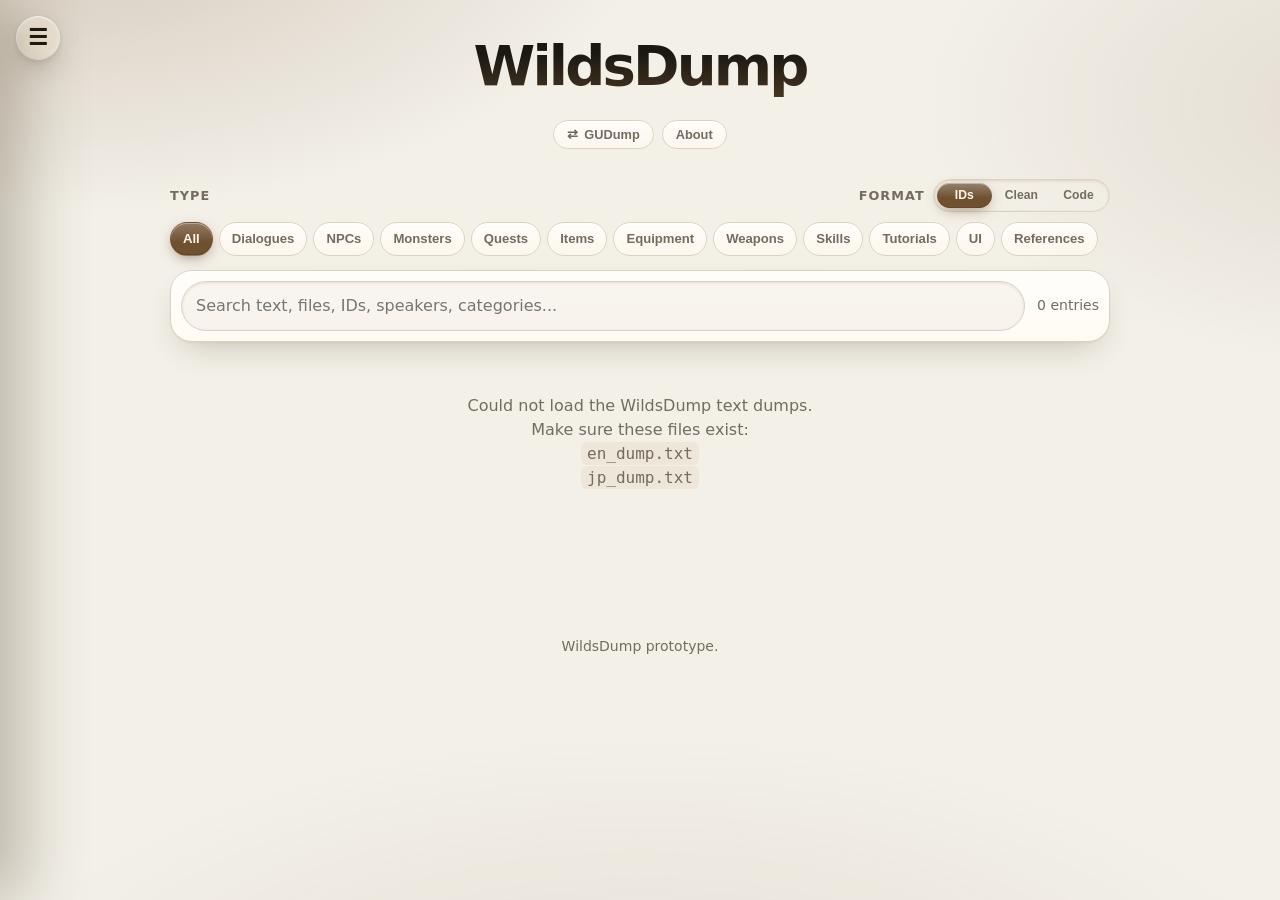
==== commit f932f736: "Update index.html" ====
--- a/index.html
+++ b/index.html
@@ -25,7 +25,17 @@
   <aside id="menu" class="menu">
     <div class="menu-header">
       <h2>Navigation</h2>
-      <button id="closeMenuBtn" class="secondary">✕</button>
+
+      <div class="menu-header-actions">
+        <button
+          id="helpBtn"
+          class="menu-icon-btn menu-help-btn"
+          type="button"
+          aria-label="Help: search tips and shortcuts"
+          title="Help"
+        >?</button>
+        <button id="closeMenuBtn" class="menu-icon-btn" type="button" aria-label="Close menu">✕</button>
+      </div>
     </div>
 
     <div class="menu-section">
@@ -56,15 +66,6 @@
       <button id="themeToggleBtn" class="menu-item">Theme: System</button>
     </div>
 
-    <div class="menu-help">
-      <button id="helpBtn" class="menu-help-btn" type="button">
-        <span class="menu-help-icon" aria-hidden="true">?</span>
-        <span>
-          <strong>Help</strong>
-          <small>Search tips &amp; shortcuts</small>
-        </span>
-      </button>
-    </div>
   </aside>
 
   <div id="menuOverlay" class="menu-overlay"></div>
--- a/style.css
+++ b/style.css
@@ -14,10 +14,13 @@
   --accent: var(--game-accent-light);
   --accent-text: #fff7ec;
 
-  --glass-bg: rgb(255 252 245 / 0.55);
+  --glass-bg: rgb(255 253 248 / 0.36);
   --glass-edge: rgb(255 255 255 / 0.85);
   --glass-shade: rgb(90 70 40 / 0.14);
-  --glass-sheen: rgb(255 255 255 / 0.6);
+  --glass-sheen: rgb(255 255 255 / 0.5);
+  --glass-lens: rgb(255 255 255 / 0.55);
+  --rim-bright: rgb(255 255 255 / 0.95);
+  --rim-dim: rgb(255 255 255 / 0.3);
   --surface-sheen: rgb(255 255 255 / 0.75);
   --surface-highlight: rgb(255 255 255 / 0.95);
   --shadow-color: 70 52 28;
@@ -48,10 +51,13 @@
     --accent: var(--game-accent-dark);
     --accent-text: #151009;
 
-    --glass-bg: rgb(30 34 26 / 0.52);
+    --glass-bg: rgb(28 32 24 / 0.3);
     --glass-edge: rgb(255 255 255 / 0.2);
     --glass-shade: rgb(0 0 0 / 0.35);
-    --glass-sheen: rgb(255 255 255 / 0.13);
+    --glass-sheen: rgb(255 255 255 / 0.12);
+    --glass-lens: rgb(255 255 255 / 0.14);
+    --rim-bright: rgb(255 255 255 / 0.6);
+    --rim-dim: rgb(255 255 255 / 0.07);
     --surface-sheen: rgb(255 255 255 / 0.04);
     --surface-highlight: rgb(255 255 255 / 0.07);
     --shadow-color: 0 0 0;
@@ -69,10 +75,13 @@
   --accent: var(--game-accent-light);
   --accent-text: #fff7ec;
 
-  --glass-bg: rgb(255 252 245 / 0.55);
+  --glass-bg: rgb(255 253 248 / 0.36);
   --glass-edge: rgb(255 255 255 / 0.85);
   --glass-shade: rgb(90 70 40 / 0.14);
-  --glass-sheen: rgb(255 255 255 / 0.6);
+  --glass-sheen: rgb(255 255 255 / 0.5);
+  --glass-lens: rgb(255 255 255 / 0.55);
+  --rim-bright: rgb(255 255 255 / 0.95);
+  --rim-dim: rgb(255 255 255 / 0.3);
   --surface-sheen: rgb(255 255 255 / 0.75);
   --surface-highlight: rgb(255 255 255 / 0.95);
   --shadow-color: 70 52 28;
@@ -89,10 +98,13 @@
   --accent: var(--game-accent-dark);
   --accent-text: #151009;
 
-  --glass-bg: rgb(30 34 26 / 0.52);
+  --glass-bg: rgb(28 32 24 / 0.3);
   --glass-edge: rgb(255 255 255 / 0.2);
   --glass-shade: rgb(0 0 0 / 0.35);
-  --glass-sheen: rgb(255 255 255 / 0.13);
+  --glass-sheen: rgb(255 255 255 / 0.12);
+  --glass-lens: rgb(255 255 255 / 0.14);
+  --rim-bright: rgb(255 255 255 / 0.6);
+  --rim-dim: rgb(255 255 255 / 0.07);
   --surface-sheen: rgb(255 255 255 / 0.04);
   --surface-highlight: rgb(255 255 255 / 0.07);
   --shadow-color: 0 0 0;
@@ -200,10 +212,12 @@
   border: 1px solid var(--border);
 }
 
-/* Liquid glass: a translucent, blurred and brightened surface with a
-   diagonal sheen, a bright specular top edge, a soft inner shade at the
-   bottom and a deep, diffuse drop shadow. Used for everything that floats
-   above the page (menu button, search pill, back-to-top, toasts). */
+/* Clear liquid glass: a light blur that keeps what's behind recognizable,
+   brightened and saturated like real glass. Layers, top to bottom: a lens
+   brightening toward the edges, a diagonal sheen, a faint tint in the
+   game's accent color, and the base glass color. The two-tone rim comes
+   from the ::before ring below. Used for everything that floats above the
+   page (menu button, search pill, back-to-top, toasts, compare tray). */
 .glass,
 .menu-toggle,
 .floating-search-toggle,
@@ -212,18 +226,59 @@
 .toast,
 .compare-tray {
   background:
-    linear-gradient(145deg, var(--glass-sheen) 0%, transparent 42%),
+    radial-gradient(ellipse at 50% 50%, transparent 58%, var(--glass-lens) 100%),
+    linear-gradient(145deg, var(--glass-sheen) 0%, transparent 38%),
+    linear-gradient(
+      color-mix(in srgb, var(--accent) 7%, transparent),
+      color-mix(in srgb, var(--accent) 7%, transparent)
+    ),
     var(--glass-bg);
   color: var(--text);
-  border: 1px solid var(--glass-edge);
-  -webkit-backdrop-filter: blur(22px) saturate(190%) brightness(1.05);
-  backdrop-filter: blur(22px) saturate(190%) brightness(1.05);
+  border: 0;
+  -webkit-backdrop-filter: blur(8px) saturate(185%) brightness(1.08);
+  backdrop-filter: blur(8px) saturate(185%) brightness(1.08);
   box-shadow:
-    inset 0 1px 0.5px var(--glass-edge),
+    inset 0 1.5px 1px -0.5px var(--rim-bright),
     inset 0 -1px 1px var(--glass-shade),
-    inset 0 0 14px rgb(255 255 255 / 0.05),
-    0 12px 32px -8px rgb(var(--shadow-color) / 0.45),
-    0 2px 6px rgb(var(--shadow-color) / 0.12);
+    inset 0 0 10px 1px rgb(255 255 255 / 0.06),
+    0 10px 28px -8px rgb(var(--shadow-color) / 0.4),
+    0 2px 6px rgb(var(--shadow-color) / 0.1);
+}
+
+/* Two-tone rim: bright where light hits the top-left edge, fading along
+   the sides, catching a little light again at the bottom-right. */
+.glass::before,
+.menu-toggle::before,
+.floating-search-toggle::before,
+.floating-search.is-expanded::before,
+.back-to-top::before,
+.toast::before,
+.compare-tray::before {
+  content: "";
+  position: absolute;
+  inset: 0;
+  border-radius: inherit;
+  padding: 1px;
+  pointer-events: none;
+  background: linear-gradient(
+    135deg,
+    var(--rim-bright) 0%,
+    var(--rim-dim) 38%,
+    var(--rim-dim) 62%,
+    color-mix(in srgb, var(--rim-bright) 55%, transparent) 100%
+  );
+  -webkit-mask:
+    linear-gradient(#000 0 0) content-box,
+    linear-gradient(#000 0 0);
+  -webkit-mask-composite: xor;
+  mask:
+    linear-gradient(#000 0 0) content-box,
+    linear-gradient(#000 0 0);
+  mask-composite: exclude;
+}
+
+.floating-search-toggle {
+  position: relative;
 }
 
 .menu-toggle {
@@ -266,7 +321,8 @@
     opacity 0.2s ease,
     transform 0.2s ease,
     visibility 0.2s,
-    width 0.28s ease,
+    width 0.2s ease,
+    height 0.2s ease,
     background-color 0.2s ease,
     border-color 0.2s ease,
     box-shadow 0.2s ease;
@@ -284,8 +340,13 @@
   height: 52px;
   /* Less see-through than the round buttons, so typed text stays legible. */
   background:
-    linear-gradient(145deg, var(--glass-sheen) 0%, transparent 42%),
-    color-mix(in srgb, var(--card) 80%, transparent);
+    radial-gradient(ellipse at 50% 50%, transparent 70%, var(--glass-lens) 100%),
+    linear-gradient(145deg, var(--glass-sheen) 0%, transparent 38%),
+    linear-gradient(
+      color-mix(in srgb, var(--accent) 7%, transparent),
+      color-mix(in srgb, var(--accent) 7%, transparent)
+    ),
+    color-mix(in srgb, var(--card) 72%, transparent);
 }
 
 /* Higher specificity than the global input[type="search"] rule, so its
@@ -329,6 +390,10 @@
 
 /* Once expanded, the whole pill is the glass surface; the button inside
    becomes a plain accent-colored icon. */
+.floating-search.is-expanded .floating-search-toggle::before {
+  display: none;
+}
+
 .floating-search.is-expanded .floating-search-toggle {
   margin-right: 3px;
   background: transparent;
@@ -623,21 +688,24 @@
   overflow-wrap: anywhere;
 }
 
-/* One color per category, so mixed search results are easy to scan. */
-.meta-chip[data-cat="Dialogues"]  { --chip: #c9824a; }
-.meta-chip[data-cat="NPCs"]       { --chip: #d0a23c; }
-.meta-chip[data-cat="Monsters"]   { --chip: #c4574b; }
-.meta-chip[data-cat="Quests"]     { --chip: #5f9e6e; }
-.meta-chip[data-cat="Facilities"] { --chip: #7a9a5a; }
-.meta-chip[data-cat="Items"]      { --chip: #4f9aa8; }
-.meta-chip[data-cat="Equipment"]  { --chip: #6d84c4; }
-.meta-chip[data-cat="Weapons"]    { --chip: #9a78c9; }
-.meta-chip[data-cat="Skills"]     { --chip: #c46fa0; }
-.meta-chip[data-cat="Tutorials"]  { --chip: #8fa84a; }
+/* One color per category, so mixed search results are easy to scan. The
+   hues avoid the game accents (Wilds tan, GU crimson, Tri sea blue, 4U
+   violet), so a chip never looks like part of the game's theme. */
+.meta-chip                        { --chip: #8b8f86; }
+.meta-chip[data-cat="Dialogues"]  { --chip: #d8769f; }
+.meta-chip[data-cat="NPCs"]       { --chip: #c9b43e; }
+.meta-chip[data-cat="Monsters"]   { --chip: #c95fba; }
+.meta-chip[data-cat="Quests"]     { --chip: #4fae7a; }
+.meta-chip[data-cat="Facilities"] { --chip: #6fae4f; }
+.meta-chip[data-cat="Items"]      { --chip: #3fa899; }
+.meta-chip[data-cat="Equipment"]  { --chip: #6d86d8; }
+.meta-chip[data-cat="Weapons"]    { --chip: #8a7fe0; }
+.meta-chip[data-cat="Skills"]     { --chip: #d86a7e; }
+.meta-chip[data-cat="Tutorials"]  { --chip: #a3b347; }
 .meta-chip[data-cat="UI"]         { --chip: #8a8f98; }
-.meta-chip[data-cat="Social"]     { --chip: #d27b7b; }
+.meta-chip[data-cat="Social"]     { --chip: #b98a9e; }
 .meta-chip[data-cat="System"]     { --chip: #7d8a86; }
-.meta-chip[data-cat="References"] { --chip: #a88b6a; }
+.meta-chip[data-cat="References"] { --chip: #9a9489; }
 
 .entry-header {
   display: flex;
@@ -1916,67 +1984,8 @@
 }
 
 /* =========================================================
-   Help: pinned at the bottom of the menu, plus its page
+   Help page
    ========================================================= */
-
-.menu {
-  display: flex;
-  flex-direction: column;
-}
-
-/* Flex layout doesn't collapse margins, so keep the original spacing. */
-.menu > .menu-section {
-  margin: 0 0 18px;
-}
-
-.menu-help {
-  position: sticky;
-  bottom: 0;
-  margin-top: auto;
-  padding-top: 18px;
-  background: linear-gradient(to bottom, transparent, var(--card) 18px);
-}
-
-.menu-help-btn {
-  display: flex;
-  align-items: center;
-  gap: 12px;
-  width: 100%;
-  text-align: left;
-  padding: 12px 14px;
-  border-radius: 16px;
-  background: color-mix(in srgb, var(--accent) 12%, var(--card));
-  color: var(--text);
-  border: 1px solid color-mix(in srgb, var(--accent) 45%, transparent);
-}
-
-.menu-help-btn:hover {
-  border-color: var(--accent);
-}
-
-.menu-help-btn strong {
-  display: block;
-  font-size: 0.95rem;
-}
-
-.menu-help-btn small {
-  display: block;
-  color: var(--muted);
-  font-weight: 600;
-  font-size: 0.78rem;
-}
-
-.menu-help-icon {
-  display: grid;
-  place-items: center;
-  flex: 0 0 auto;
-  width: 30px;
-  height: 30px;
-  border-radius: 999px;
-  background: var(--accent);
-  color: var(--accent-text);
-  font-weight: 900;
-}
 
 .help-content {
   display: grid;
@@ -2120,8 +2129,7 @@
 /* ---------- Glossy accent controls ---------- */
 
 .filter-chip.active,
-.segment.active,
-.menu-help-icon {
+.segment.active {
   background:
     linear-gradient(180deg, rgb(255 255 255 / 0.24), rgb(255 255 255 / 0) 60%),
     var(--accent);
@@ -2540,8 +2548,8 @@
   background:
     linear-gradient(160deg, var(--glass-sheen) 0%, transparent 35%),
     color-mix(in srgb, var(--card) 74%, transparent);
-  -webkit-backdrop-filter: blur(28px) saturate(180%);
-  backdrop-filter: blur(28px) saturate(180%);
+  -webkit-backdrop-filter: blur(18px) saturate(180%);
+  backdrop-filter: blur(18px) saturate(180%);
   border-right: 1px solid var(--glass-edge);
   box-shadow:
     inset -1px 0 0 var(--glass-edge),
@@ -2561,42 +2569,347 @@
   transition: border-color 0.15s ease;
 }
 
-.menu-help {
-  background: linear-gradient(
-    to bottom,
-    transparent,
-    color-mix(in srgb, var(--card) 85%, transparent) 18px
-  );
-}
-
-.menu-help-btn {
-  background:
-    linear-gradient(145deg, var(--surface-sheen), transparent 60%),
-    color-mix(in srgb, var(--accent) 12%, var(--card));
-  box-shadow:
-    inset 0 1px 0 var(--surface-highlight),
-    0 8px 24px -10px rgb(var(--shadow-color) / 0.35);
-}
-
-/* Pin Help to the very bottom edge of the drawer (past its padding), so
-   menu items can't scroll into view underneath it. */
-.menu {
-  padding-bottom: 0;
-}
-
-.menu-help {
-  bottom: 0;
-  padding-bottom: max(18px, env(safe-area-inset-bottom));
-  background: linear-gradient(
-    to bottom,
-    transparent,
-    var(--card) 18px
-  );
-}
-
 /* Toasts are read at a glance, so they're a little more solid. */
 .toast {
   background:
-    linear-gradient(145deg, var(--glass-sheen) 0%, transparent 42%),
-    color-mix(in srgb, var(--card) 84%, transparent);
-}
+    radial-gradient(ellipse at 50% 50%, transparent 70%, var(--glass-lens) 100%),
+    linear-gradient(145deg, var(--glass-sheen) 0%, transparent 38%),
+    linear-gradient(
+      color-mix(in srgb, var(--accent) 7%, transparent),
+      color-mix(in srgb, var(--accent) 7%, transparent)
+    ),
+    color-mix(in srgb, var(--card) 80%, transparent);
+}
+
+/* =========================================================
+   Clear liquid glass: details
+   ========================================================= */
+
+/* ---------- Rim light on panels ----------
+   A thin line of light along the top edge, tinted with the accent and
+   fading out toward the corners, like light catching the rim of glass. */
+
+.toolbar,
+.entry,
+.view-header,
+.npc-item,
+.help-card {
+  background:
+    linear-gradient(
+      90deg,
+      transparent 12%,
+      color-mix(in srgb, var(--accent) 55%, var(--surface-highlight)) 50%,
+      transparent 88%
+    ) top / 100% 1px no-repeat,
+    linear-gradient(180deg, var(--surface-sheen), transparent 110px),
+    var(--card);
+}
+
+/* ---------- Glass beads ----------
+   Small tinted elements on cards share one miniature glass look:
+   a soft top highlight over a clear tint. */
+
+.meta-chip,
+.chip-count {
+  background-image: linear-gradient(180deg, rgb(255 255 255 / 0.16), transparent 70%);
+  box-shadow:
+    inset 0 1px 0 rgb(255 255 255 / 0.2),
+    inset 0 -1px 0 rgb(0 0 0 / 0.06);
+}
+
+.meta-chip {
+  background-color: color-mix(in srgb, var(--chip) 16%, transparent);
+}
+
+.chip-count {
+  background-color: color-mix(in srgb, currentColor 14%, transparent);
+}
+
+/* ID badge: "0010 + 0011" as a quiet outline pill. It's reference info,
+   so it stays in the background: muted text, no fill, no glow. */
+.entry-id {
+  display: inline-flex;
+  align-items: center;
+  padding: 1px 8px;
+  border-radius: 999px;
+  font-size: 0.72rem;
+  font-weight: 600;
+  letter-spacing: 0.02em;
+  font-variant-numeric: tabular-nums;
+  white-space: nowrap;
+  color: var(--muted);
+  background: transparent;
+  border: 1px solid var(--border);
+  box-shadow: none;
+}
+
+mark {
+  background:
+    linear-gradient(180deg, rgb(255 255 255 / 0.2), transparent 70%),
+    color-mix(in srgb, var(--accent) 32%, transparent);
+  box-shadow:
+    inset 0 1px 0 rgb(255 255 255 / 0.22),
+    inset 0 -1.5px 0 color-mix(in srgb, var(--accent) 85%, transparent);
+}
+
+mark.mark-current {
+  background:
+    linear-gradient(180deg, rgb(255 255 255 / 0.28), transparent 65%),
+    var(--accent);
+  color: var(--accent-text);
+  box-shadow:
+    inset 0 1px 0 rgb(255 255 255 / 0.35),
+    0 0 0 3px color-mix(in srgb, var(--accent) 30%, transparent),
+    0 4px 12px -4px color-mix(in srgb, var(--accent) 70%, transparent);
+}
+
+/* Outline buttons on cards and in the toolbar get the same top highlight. */
+.entry-actions .copy-btn,
+.entry-actions .lang-btn,
+.icon-btn,
+.match-btn {
+  background: linear-gradient(180deg, var(--surface-sheen), transparent);
+  box-shadow: inset 0 1px 0 var(--surface-highlight);
+}
+
+/* ---------- Format switch with a sliding glass thumb ---------- */
+
+.segmented {
+  position: relative;
+  display: inline-grid;
+  grid-auto-flow: column;
+  grid-auto-columns: 1fr;
+}
+
+.segment {
+  position: relative;
+  z-index: 1;
+}
+
+@supports selector(:has(*)) {
+  .segmented::before {
+    content: "";
+    position: absolute;
+    top: 3px;
+    bottom: 3px;
+    left: 3px;
+    width: calc((100% - 10px) / 3);
+    border-radius: 999px;
+    background:
+      linear-gradient(180deg, rgb(255 255 255 / 0.28), rgb(255 255 255 / 0) 60%),
+      var(--accent);
+    box-shadow:
+      inset 0 1px 0 rgb(255 255 255 / 0.4),
+      inset 0 -1px 0 rgb(0 0 0 / 0.12),
+      0 4px 14px -4px color-mix(in srgb, var(--accent) 70%, transparent);
+  }
+
+  .segmented:has(.segment.active:nth-child(2))::before {
+    transform: translateX(calc(100% + 2px));
+  }
+
+  .segmented:has(.segment.active:nth-child(3))::before {
+    transform: translateX(calc(200% + 4px));
+  }
+
+  /* The thumb is the highlight now, so the active button itself is clear. */
+  .segment.active {
+    background: transparent;
+    box-shadow: none;
+    color: var(--accent-text);
+  }
+
+  .motion-ready .segmented::before {
+    transition: transform 0.34s cubic-bezier(0.3, 1.3, 0.5, 1);
+  }
+}
+
+/* ---------- Liquid search pill ----------
+   Expands with a slight elastic settle; collapses quickly. The field is
+   focused right away, so typing never waits for the animation. */
+
+.motion-ready .floating-search.is-expanded {
+  transition:
+    opacity 0.2s ease,
+    transform 0.2s ease,
+    visibility 0.2s,
+    width 0.42s cubic-bezier(0.3, 1.25, 0.5, 1),
+    height 0.42s cubic-bezier(0.3, 1.25, 0.5, 1),
+    background-color 0.2s ease,
+    box-shadow 0.2s ease;
+}
+
+/* Give the back-to-top button room while the search pill is open. */
+.floating-search.is-expanded ~ .back-to-top.is-visible {
+  transform: translateY(-10px);
+}
+
+/* ---------- Smooth theme switching ----------
+   The browser captures the page and crossfades it (see cycleTheme), so
+   no element flickers while colors change. */
+
+::view-transition-old(root),
+::view-transition-new(root) {
+  animation-duration: 0.35s;
+  animation-timing-function: ease;
+}
+
+/* ---------- Accent details ---------- */
+
+:root {
+  accent-color: var(--accent);
+}
+
+input,
+textarea {
+  caret-color: var(--accent);
+}
+
+/* ---------- Scrollbars (mouse devices only) ---------- */
+
+@media (hover: hover) and (pointer: fine) {
+  html {
+    scrollbar-width: thin;
+    scrollbar-color: color-mix(in srgb, var(--accent) 45%, transparent) transparent;
+  }
+
+  ::-webkit-scrollbar {
+    width: 10px;
+    height: 10px;
+  }
+
+  ::-webkit-scrollbar-track {
+    background: transparent;
+  }
+
+  ::-webkit-scrollbar-thumb {
+    background: color-mix(in srgb, var(--accent) 40%, transparent);
+    border: 3px solid transparent;
+    border-radius: 999px;
+    background-clip: padding-box;
+  }
+
+  ::-webkit-scrollbar-thumb:hover {
+    background: color-mix(in srgb, var(--accent) 65%, transparent);
+    background-clip: padding-box;
+  }
+}
+
+@media (prefers-reduced-motion: reduce) {
+  .motion-ready .segmented::before,
+  .motion-ready .floating-search.is-expanded {
+    transition: none;
+  }
+
+  ::view-transition-old(root),
+  ::view-transition-new(root) {
+    animation: none;
+  }
+}
+
+/* =========================================================
+   Menu
+   ========================================================= */
+
+.menu-header {
+  margin-bottom: 14px;
+}
+
+.menu-header-actions {
+  display: flex;
+  align-items: center;
+  gap: 8px;
+}
+
+/* Compact round buttons in the menu header: Help and Close. */
+.menu-icon-btn {
+  display: grid;
+  place-items: center;
+  width: 38px;
+  height: 38px;
+  padding: 0;
+  font-size: 0.95rem;
+  font-weight: 800;
+  line-height: 1;
+  color: var(--text);
+  background:
+    linear-gradient(180deg, var(--surface-sheen), transparent),
+    color-mix(in srgb, var(--card) 60%, transparent);
+  border: 1px solid var(--border);
+  box-shadow: inset 0 1px 0 var(--surface-highlight);
+  transition: color 0.15s ease, border-color 0.15s ease;
+}
+
+.menu-icon-btn:hover {
+  border-color: color-mix(in srgb, var(--accent) 55%, var(--border));
+}
+
+/* Help stands out a little through its accent-colored "?". */
+.menu-help-btn {
+  color: var(--accent);
+  font-size: 1.05rem;
+}
+
+.menu-section {
+  gap: 6px;
+  margin: 14px 0;
+}
+
+.menu-item {
+  padding: 10px 14px;
+  border-radius: 14px;
+  font-size: 0.95rem;
+}
+
+/* The page you're on: accent-tinted, with a small bar on the left. */
+.menu-item.is-current,
+.menu-icon-btn.is-current {
+  border-color: color-mix(in srgb, var(--accent) 60%, var(--border));
+  background:
+    linear-gradient(180deg, var(--surface-sheen), transparent),
+    color-mix(in srgb, var(--accent) 16%, var(--card));
+}
+
+.menu-item.is-current {
+  position: relative;
+  color: var(--text);
+  font-weight: 800;
+}
+
+.menu-item.is-current::before {
+  content: "";
+  position: absolute;
+  left: 6px;
+  top: 9px;
+  bottom: 9px;
+  width: 3px;
+  border-radius: 999px;
+  background: var(--accent);
+}
+
+/* =========================================================
+   One-line meta line (tap to see it in full)
+   ========================================================= */
+
+.entry-section:has(.meta-chip) {
+  flex-wrap: nowrap;
+}
+
+.meta-chip {
+  flex: 0 0 auto;
+}
+
+.meta-rest {
+  flex: 1 1 auto;
+  min-width: 0;
+  white-space: nowrap;
+  overflow: hidden;
+  text-overflow: ellipsis;
+  cursor: pointer;
+}
+
+.meta-rest.is-expanded {
+  white-space: normal;
+  overflow-wrap: anywhere;
+}
+
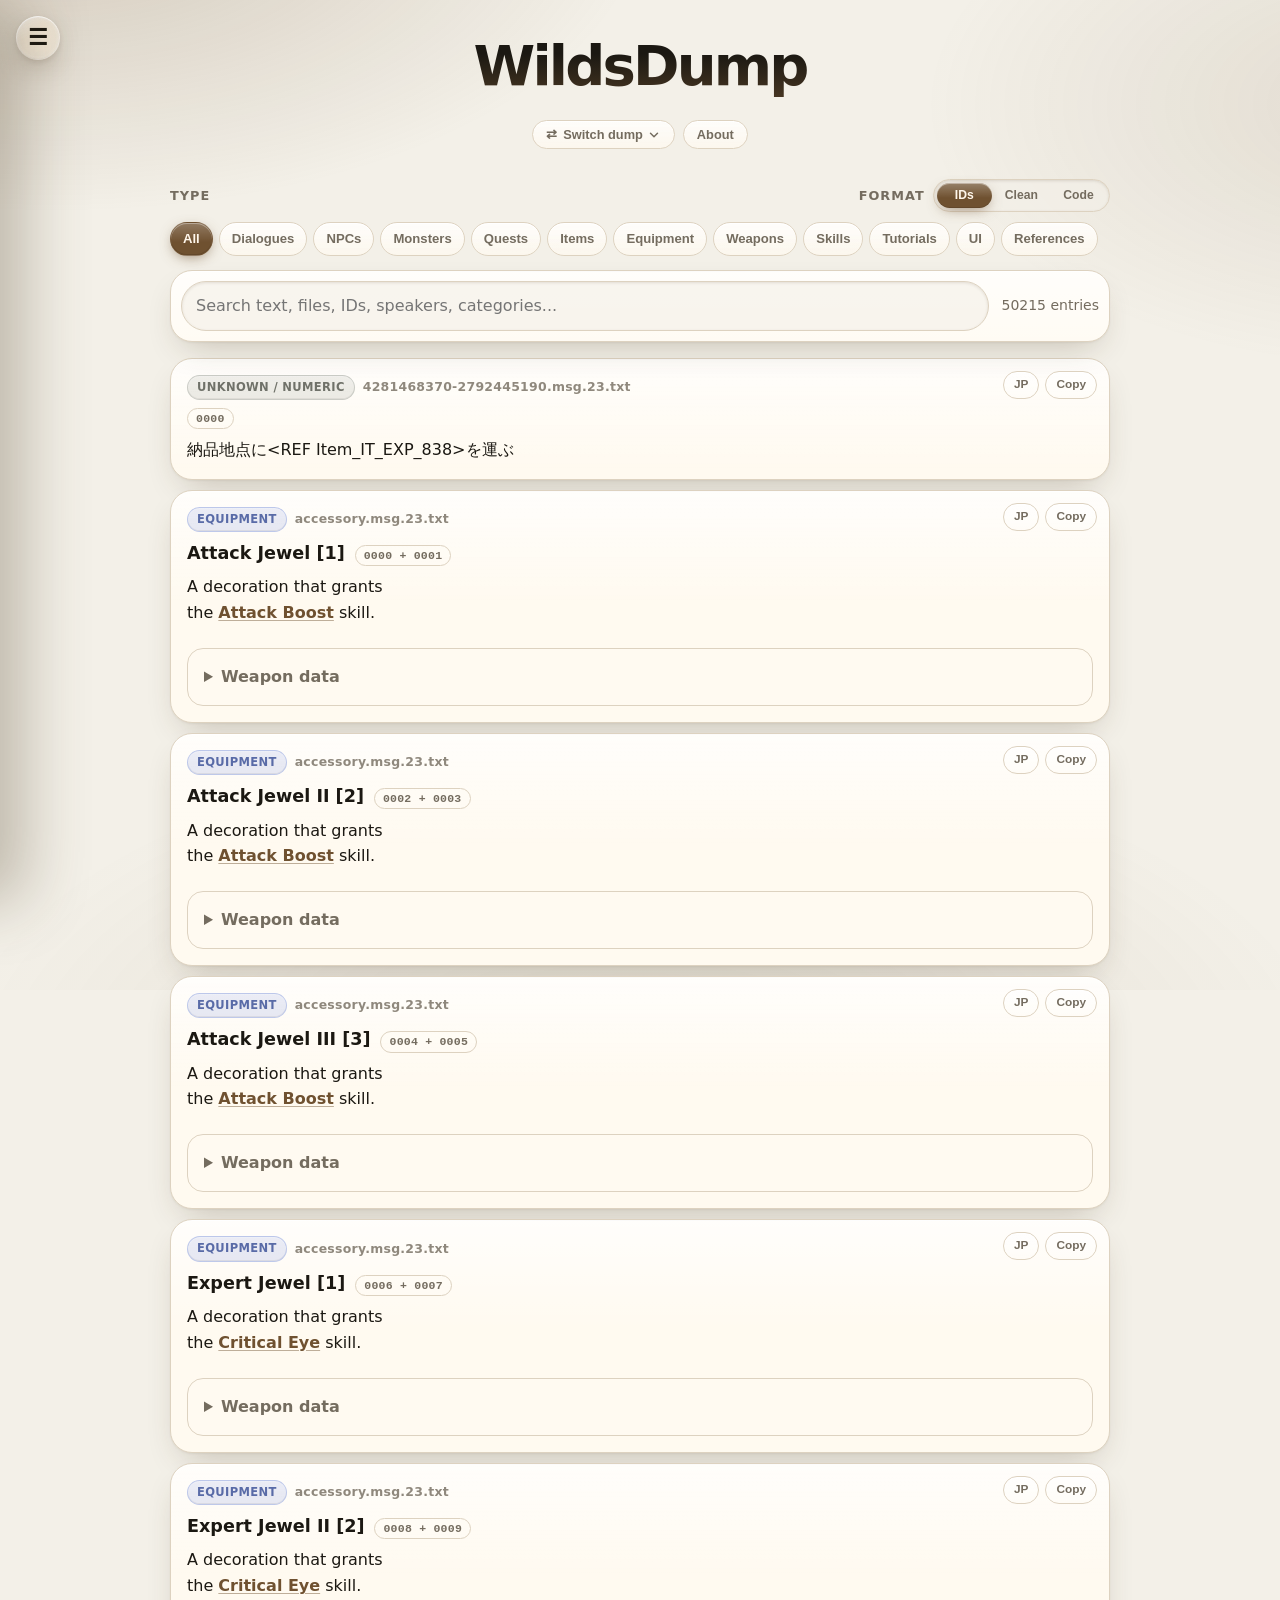
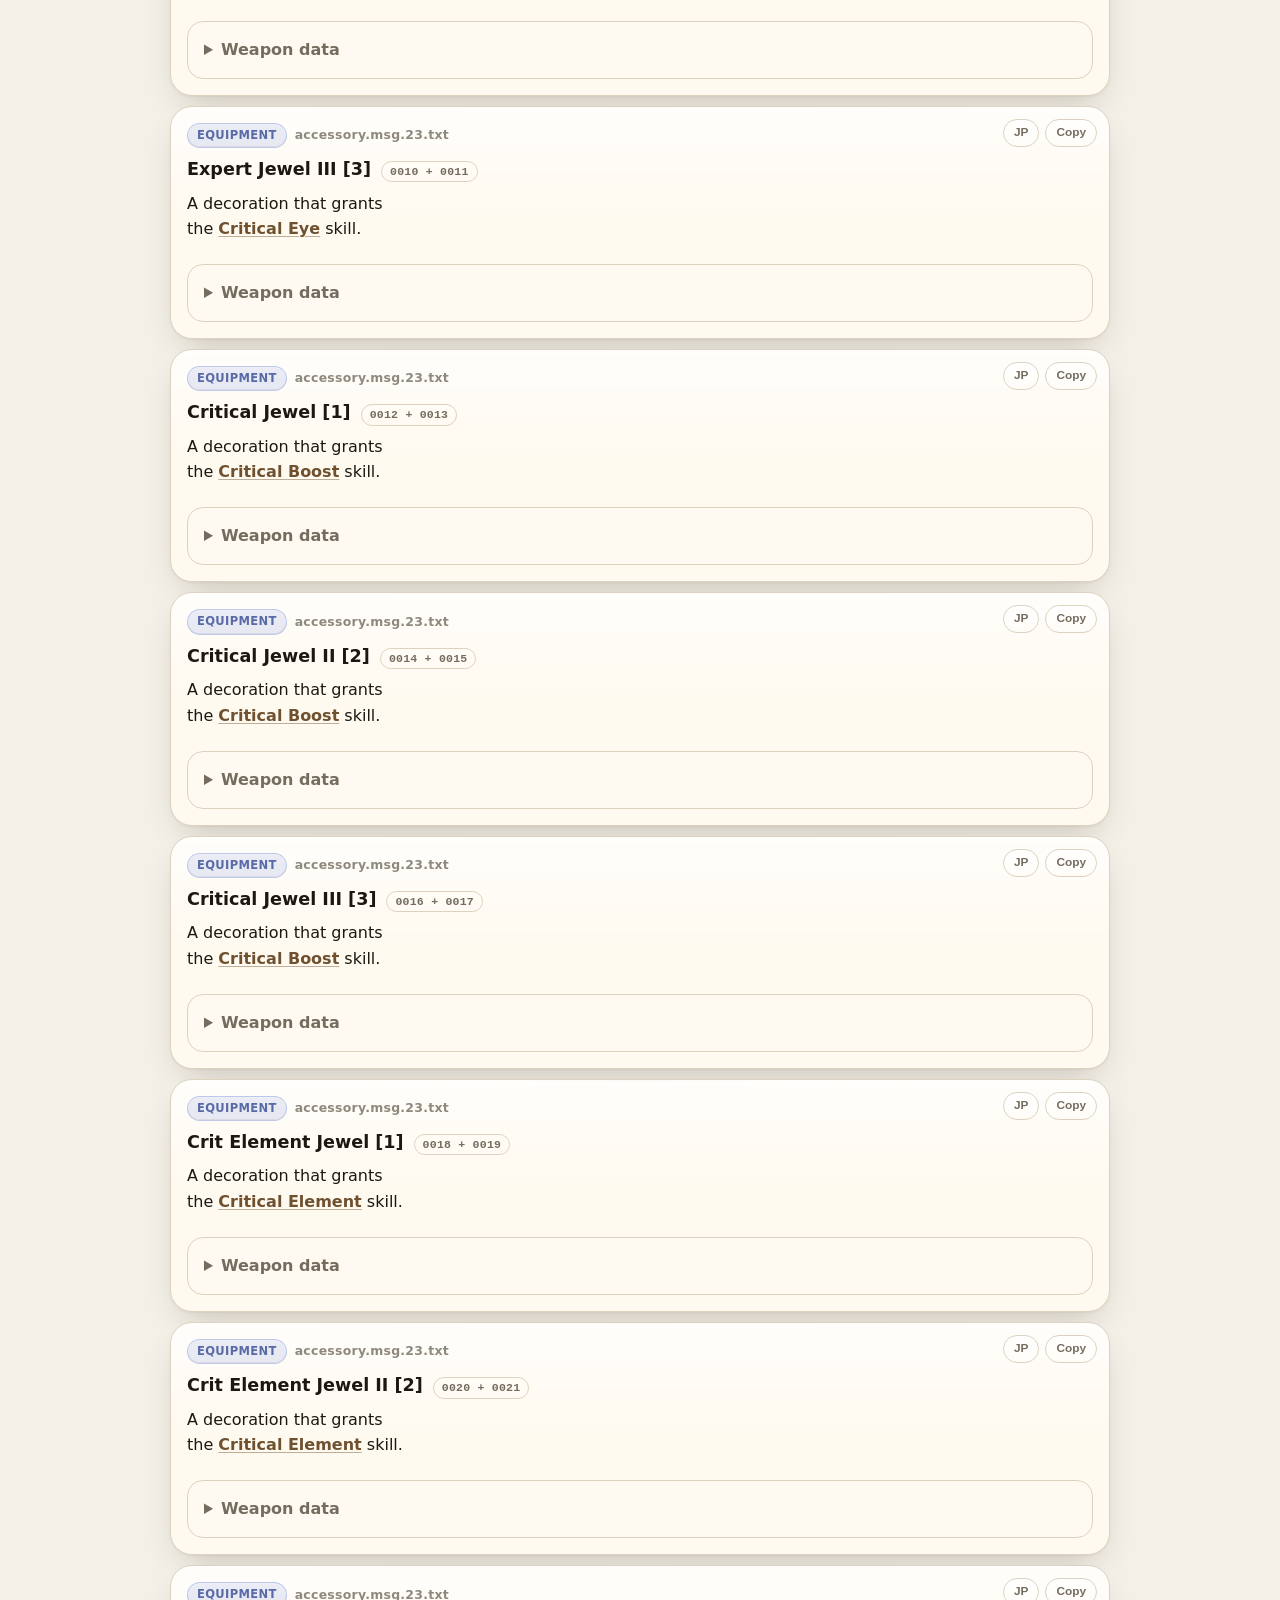
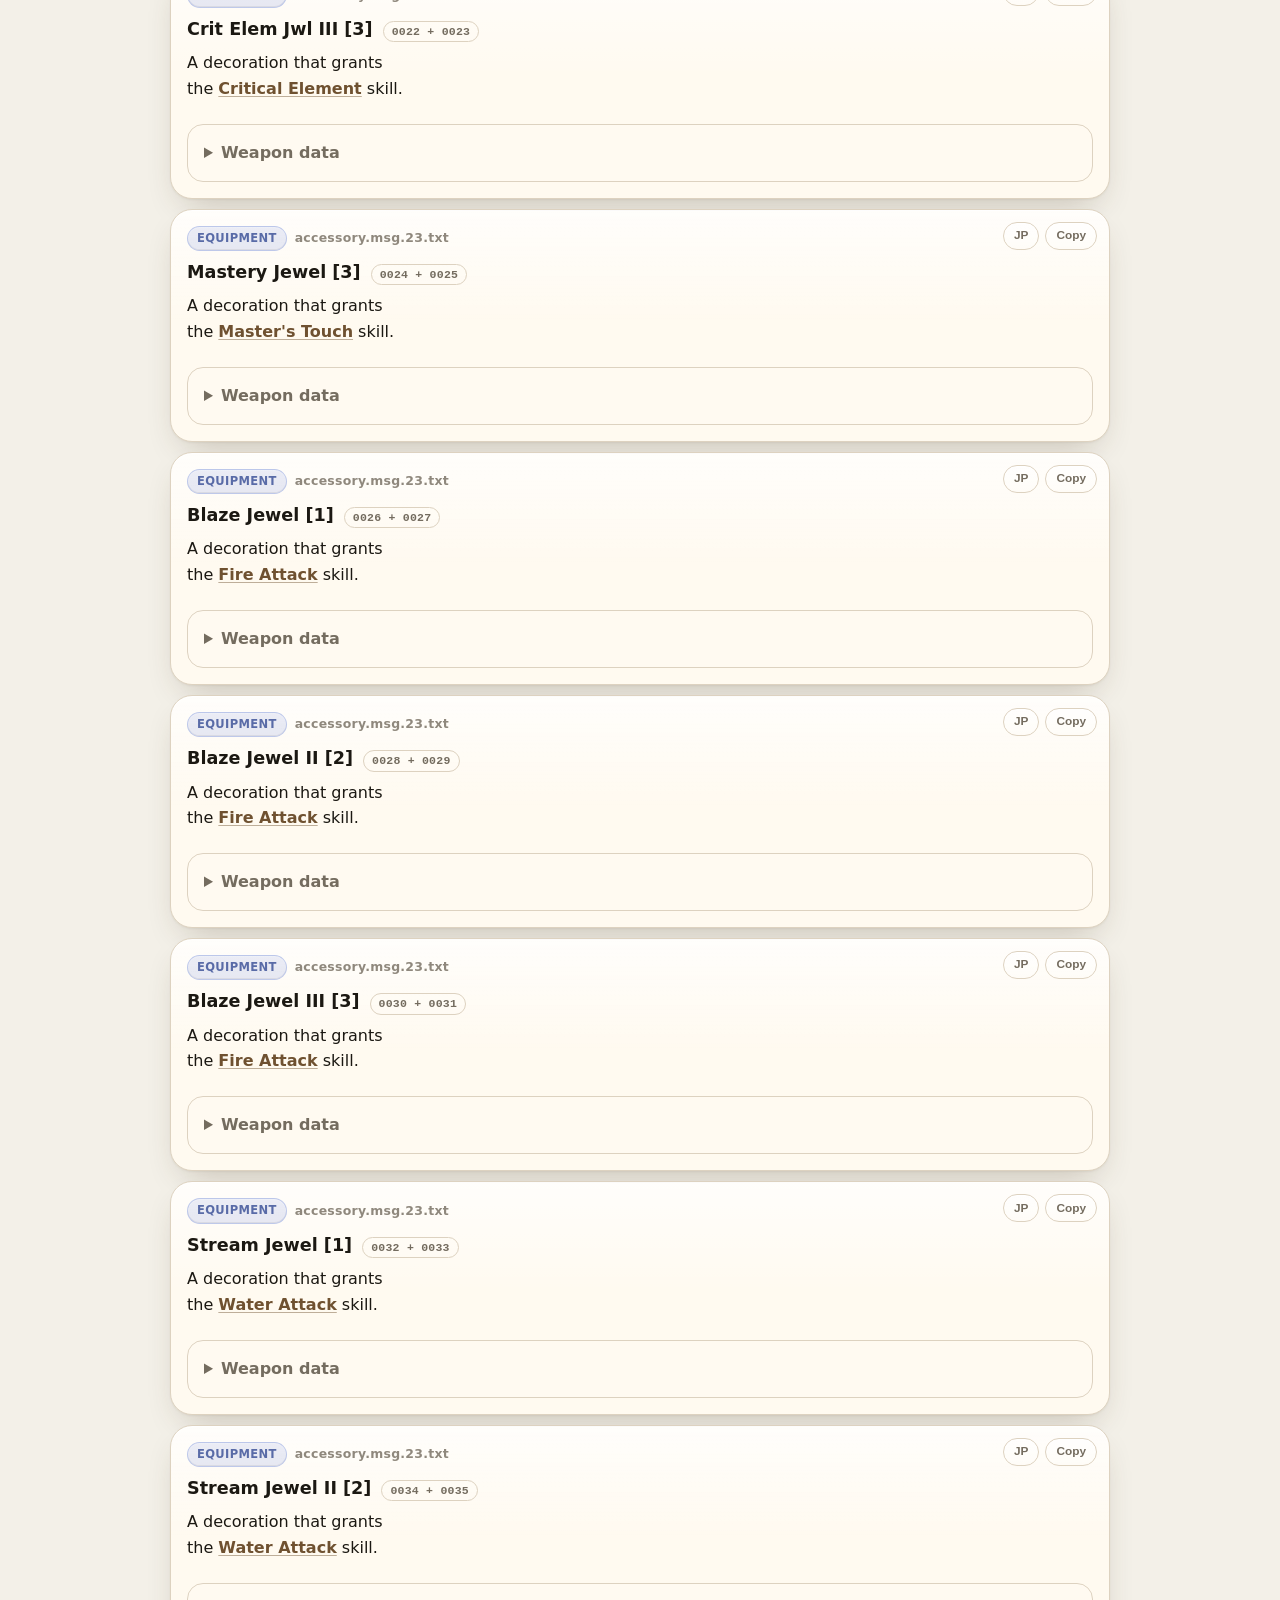
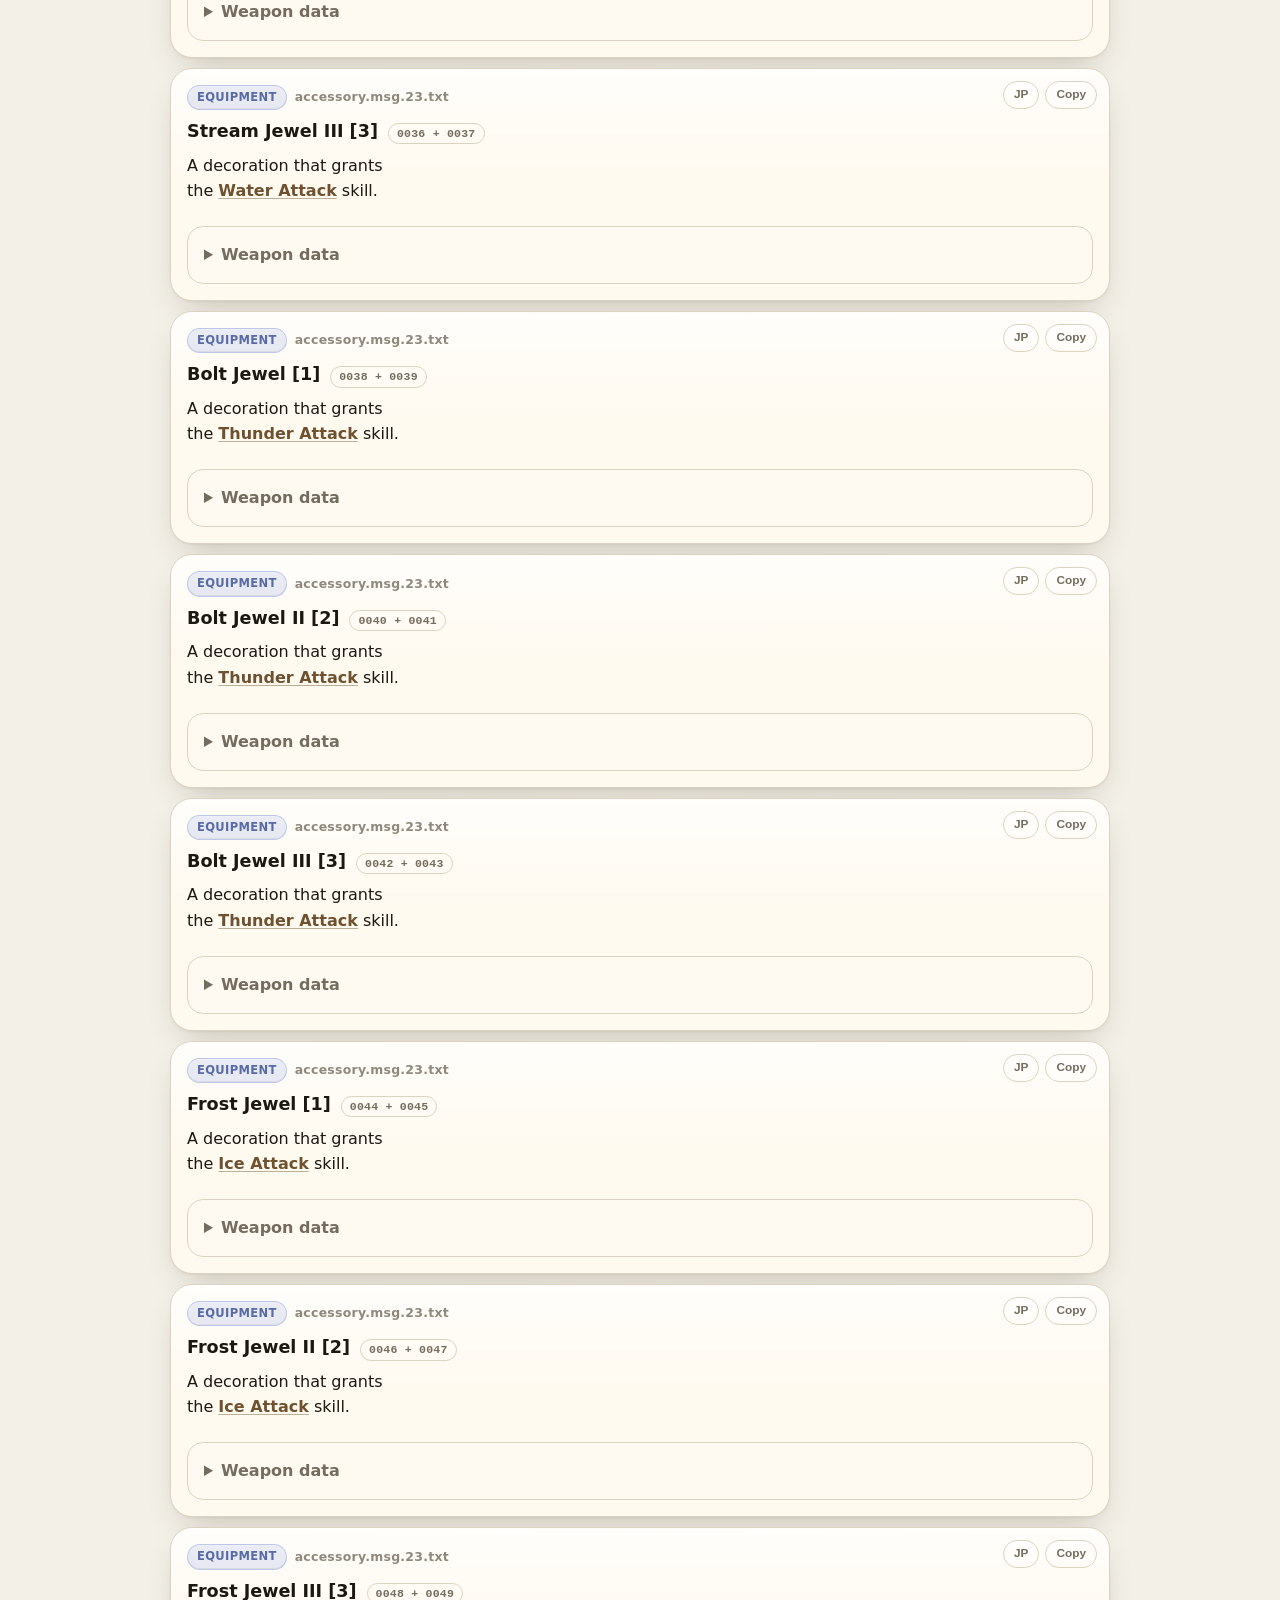
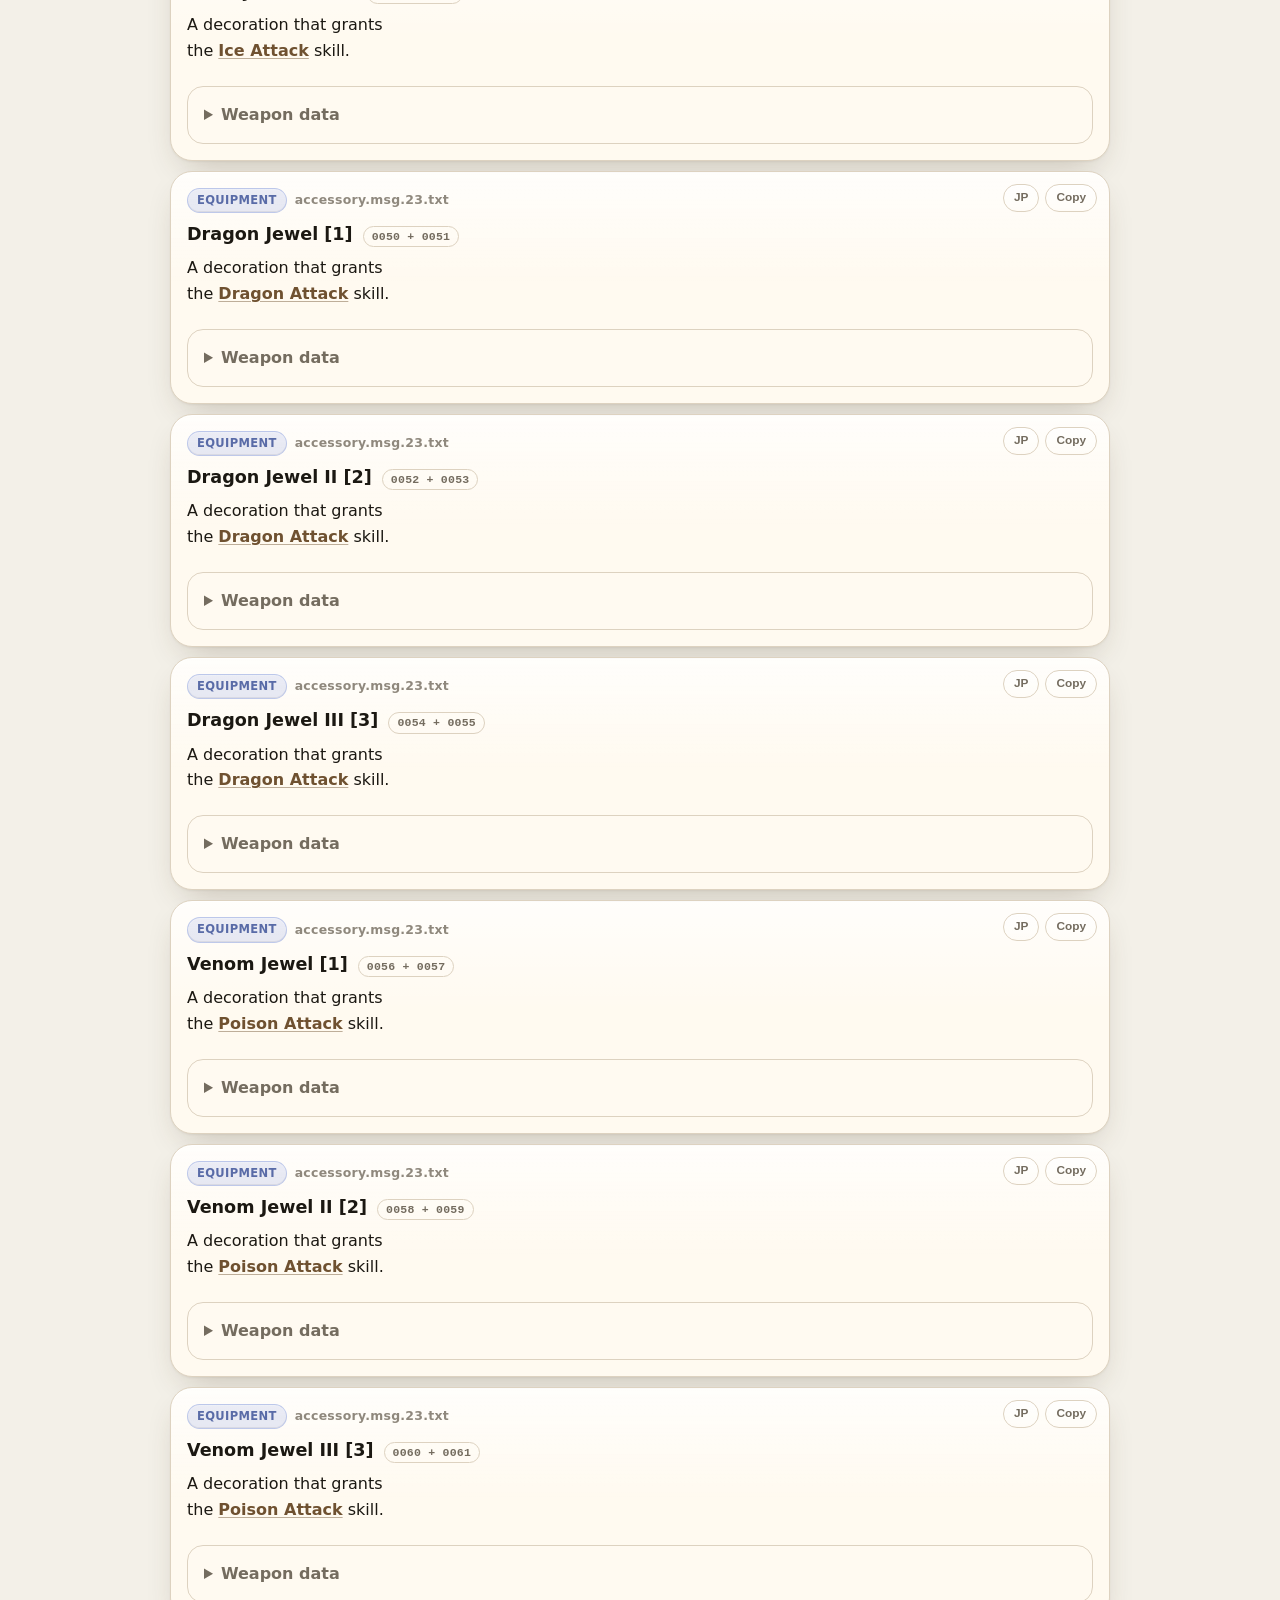
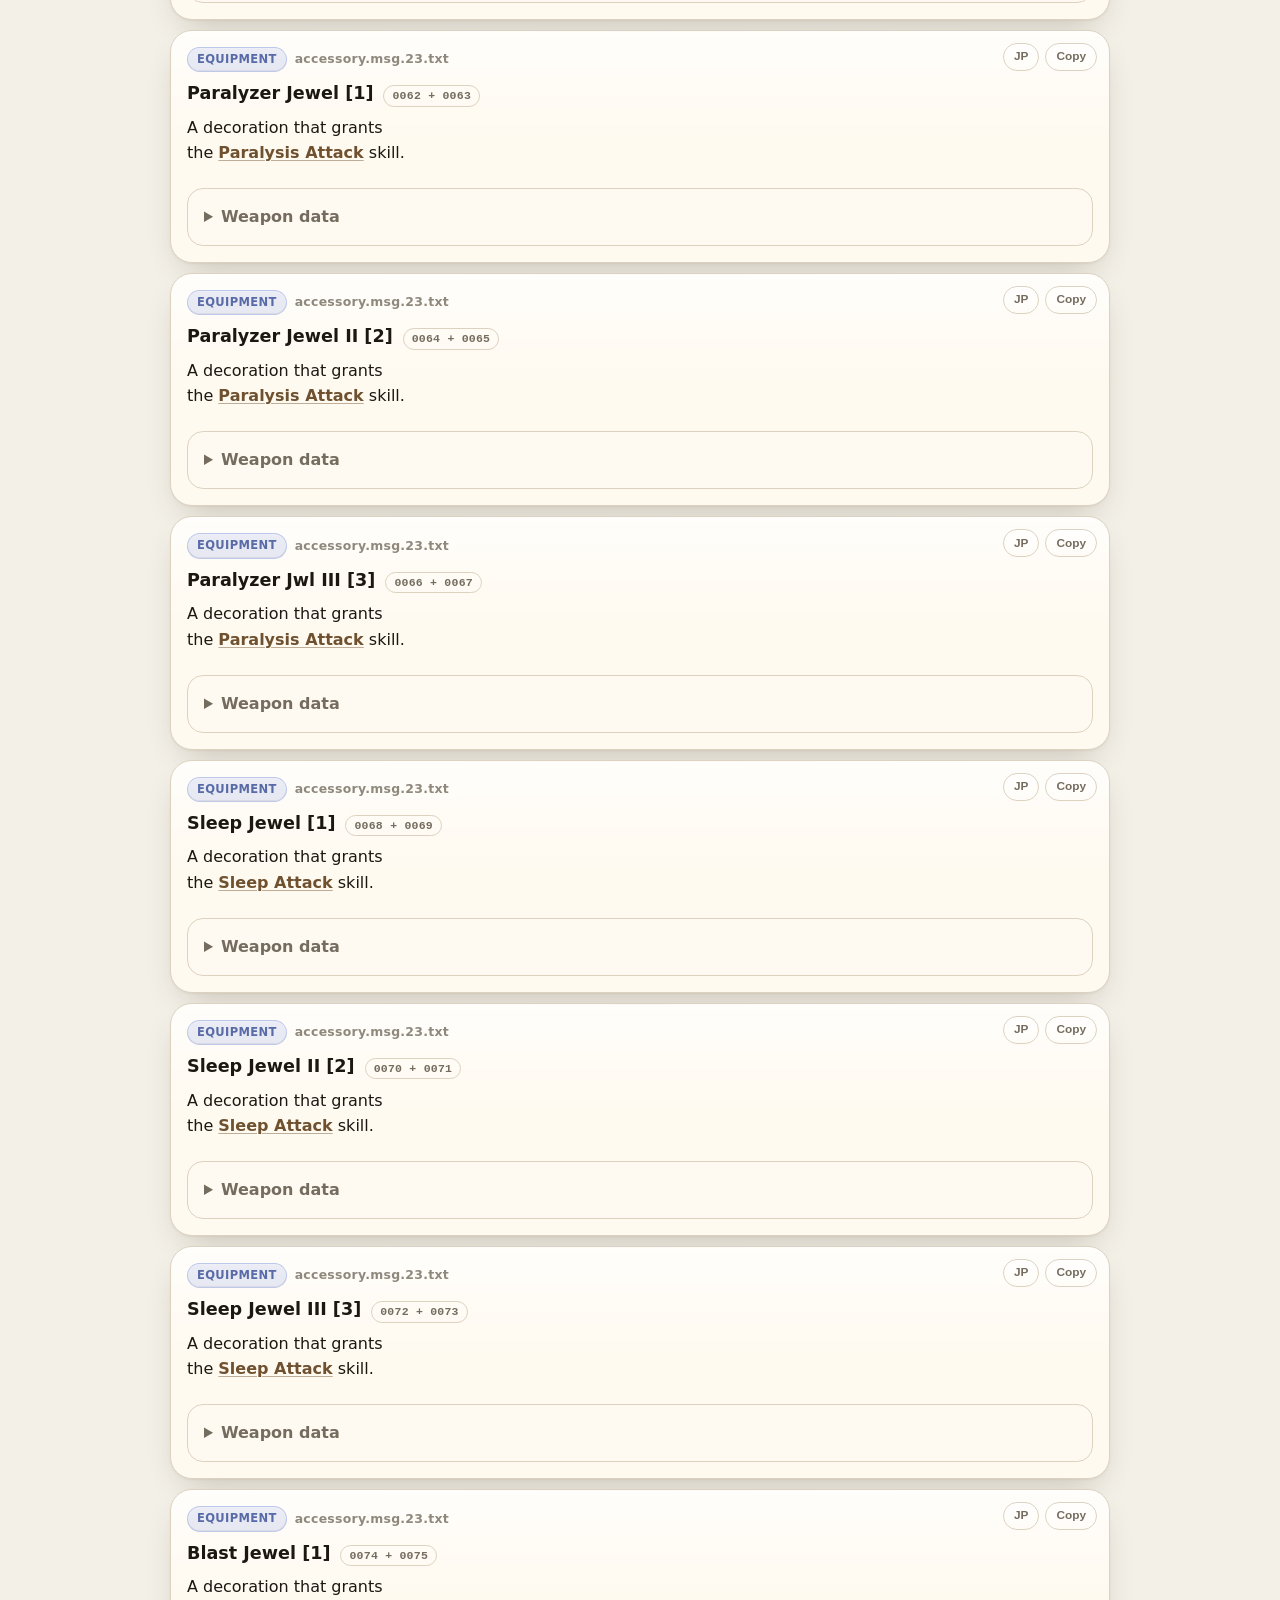
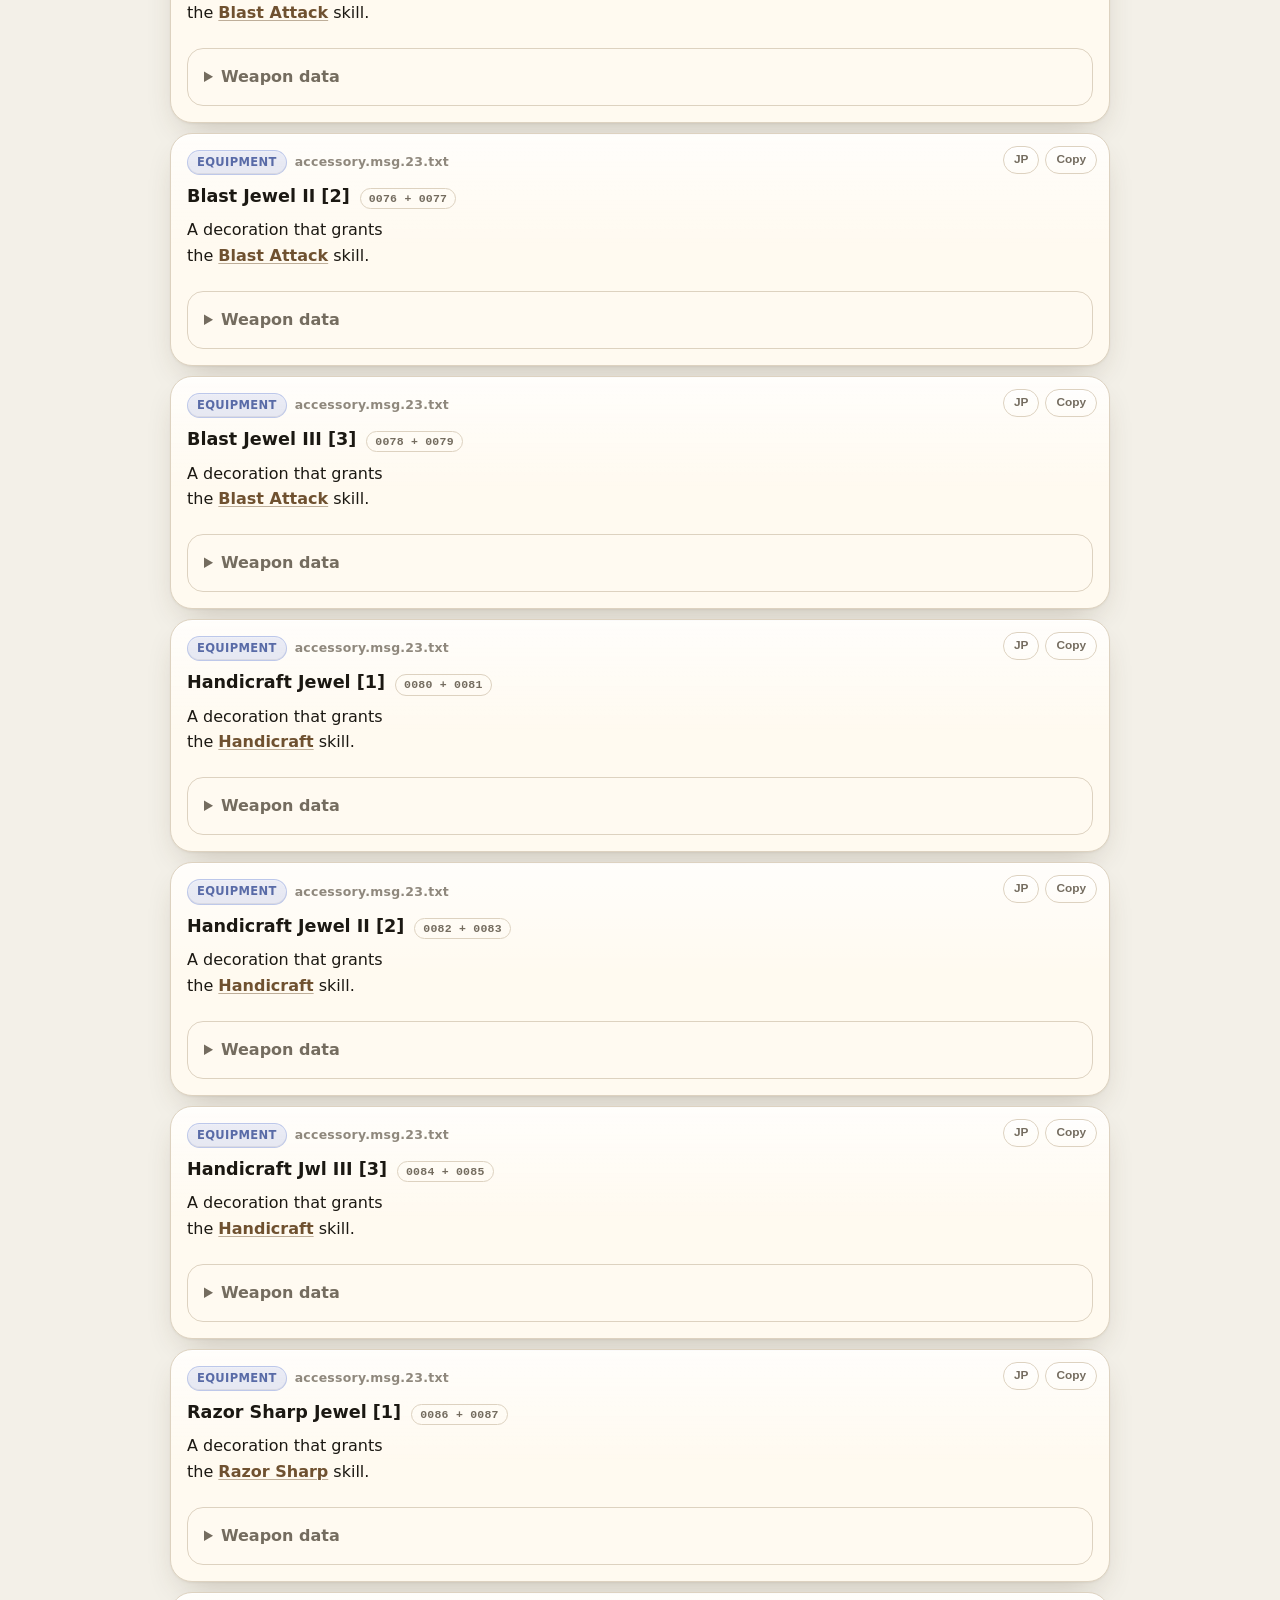
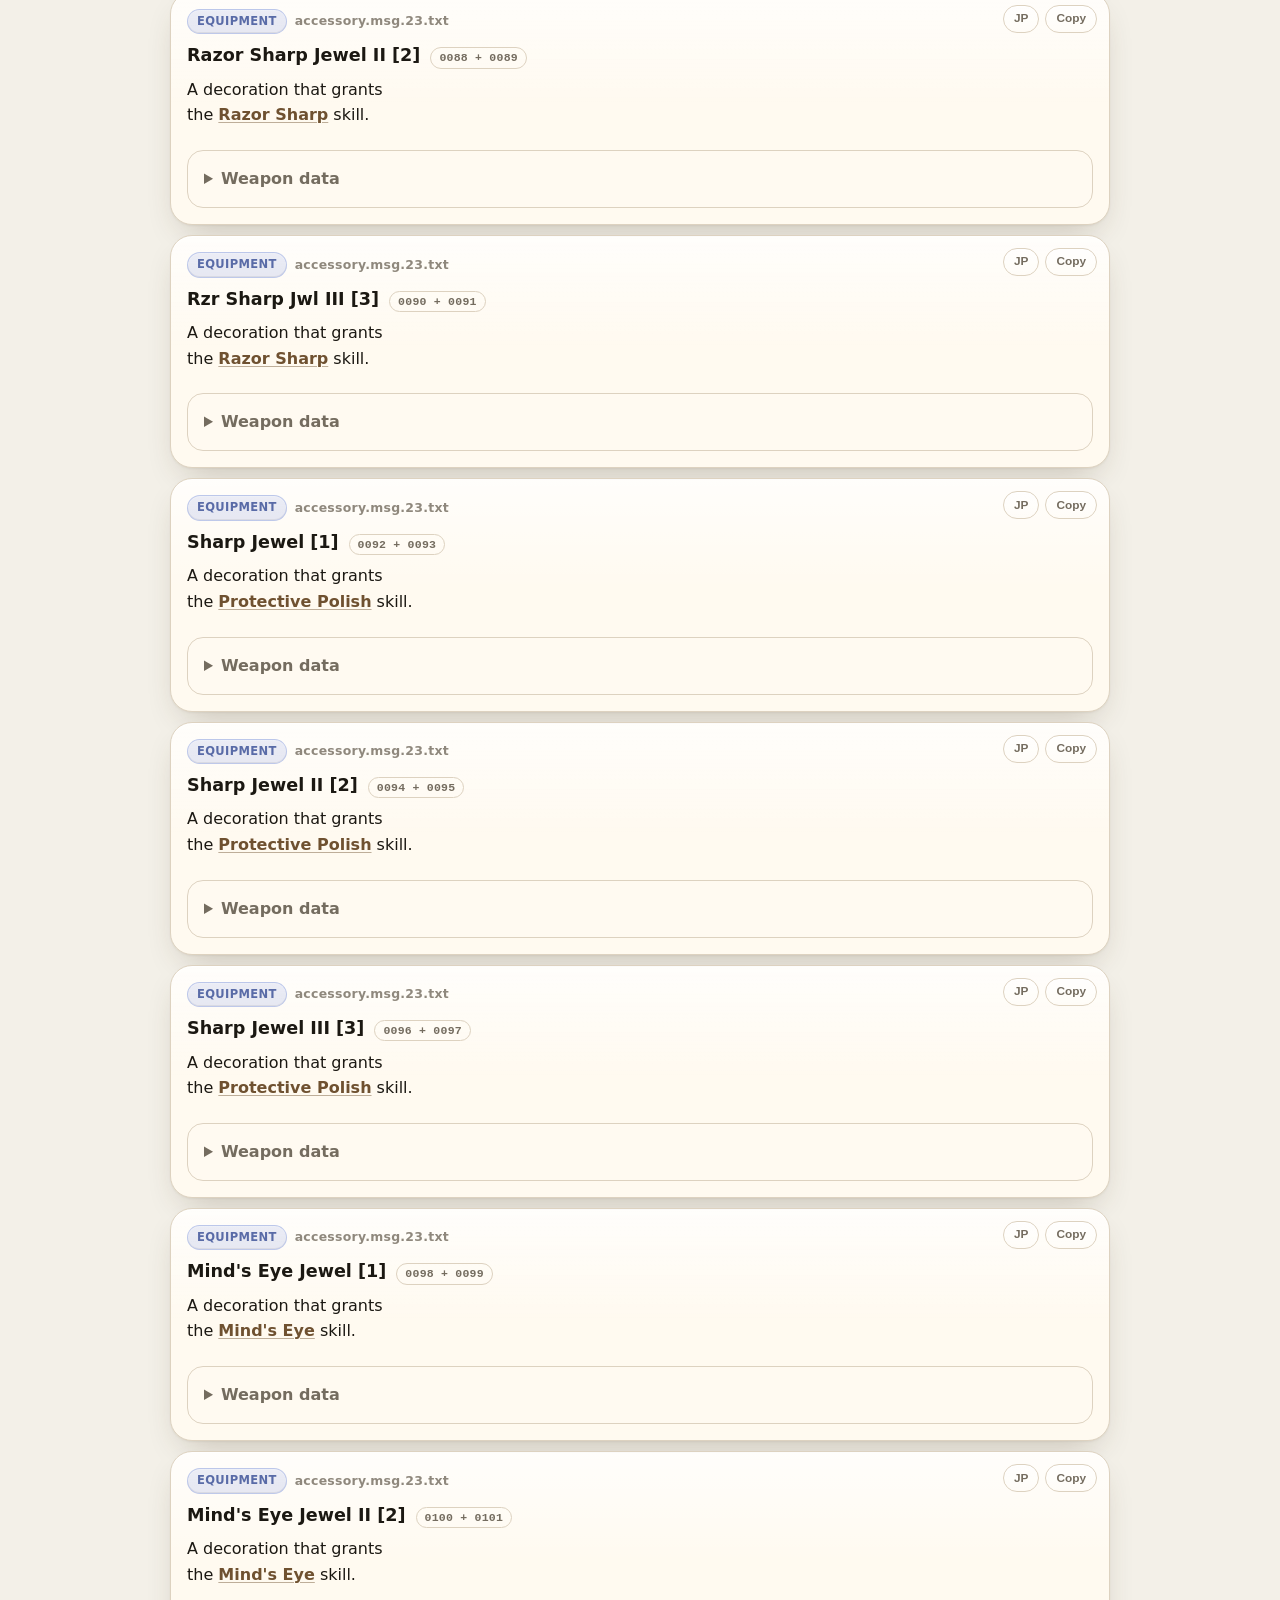
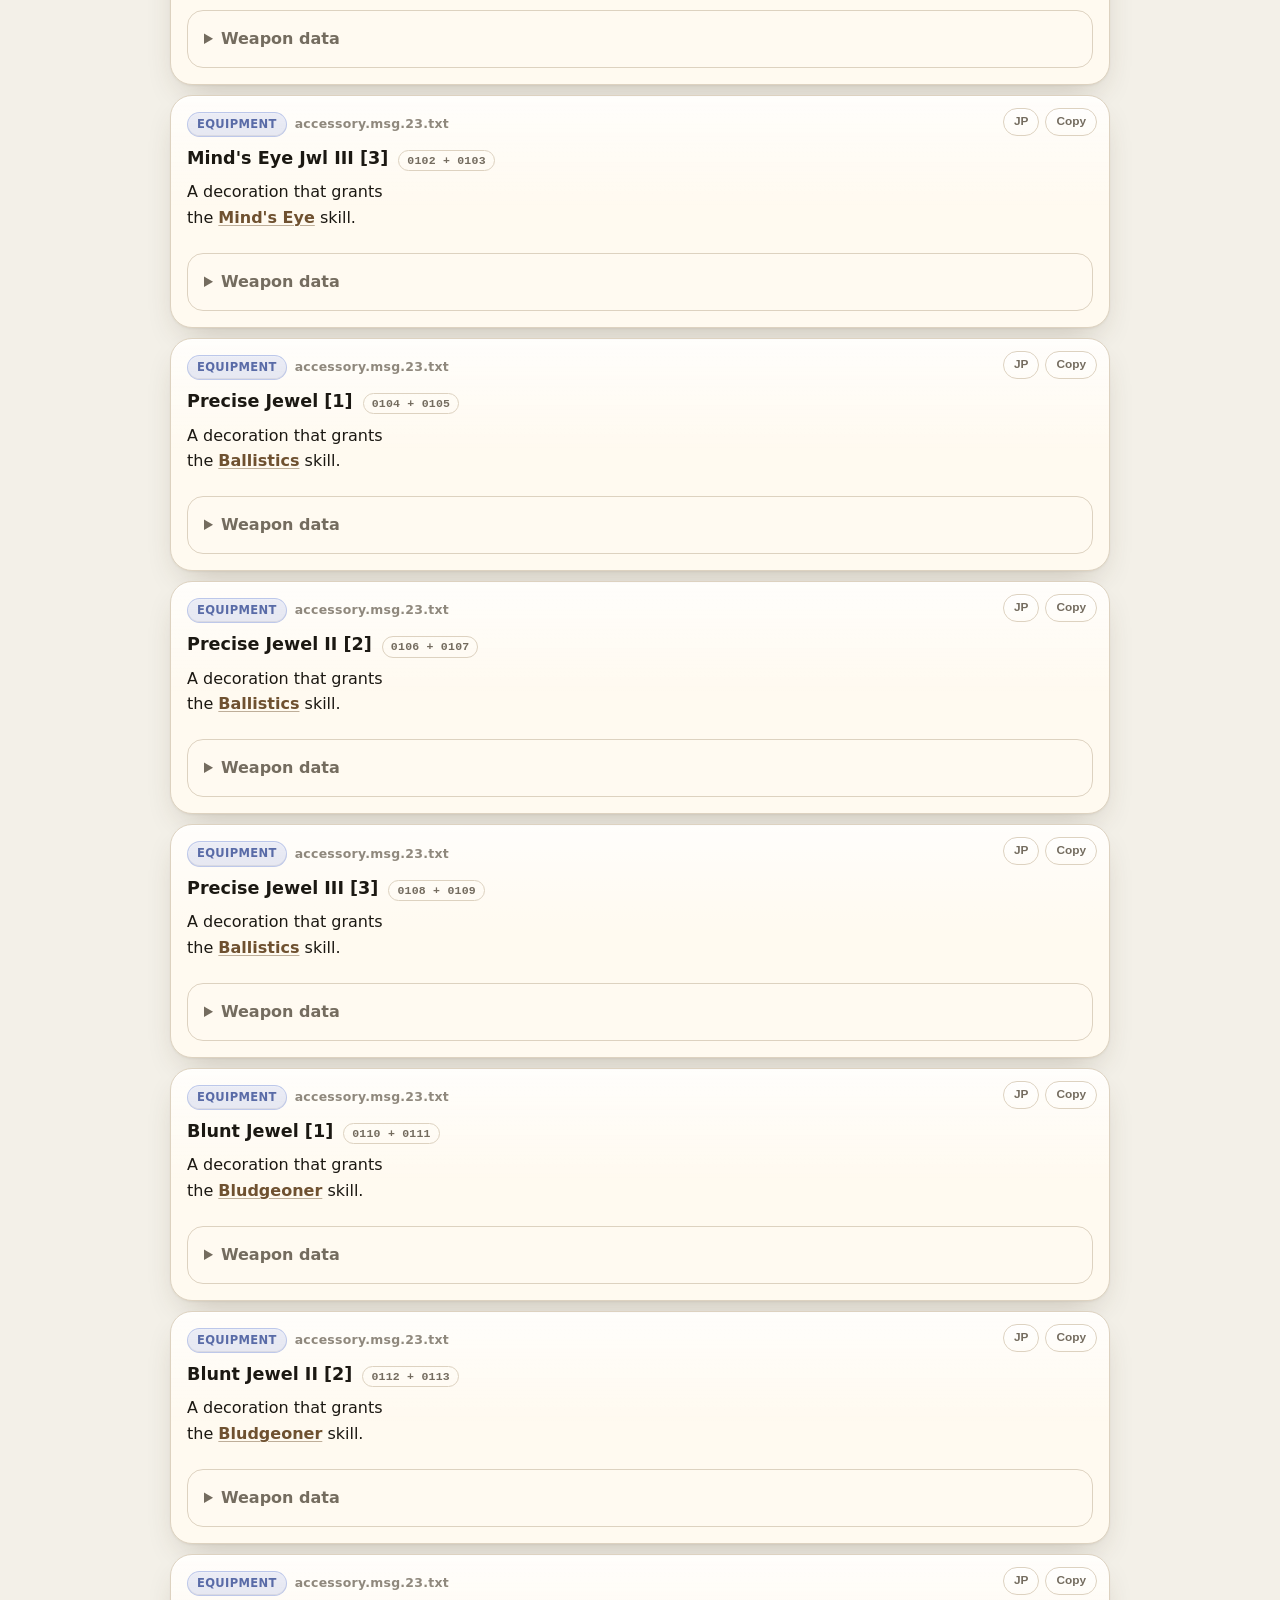
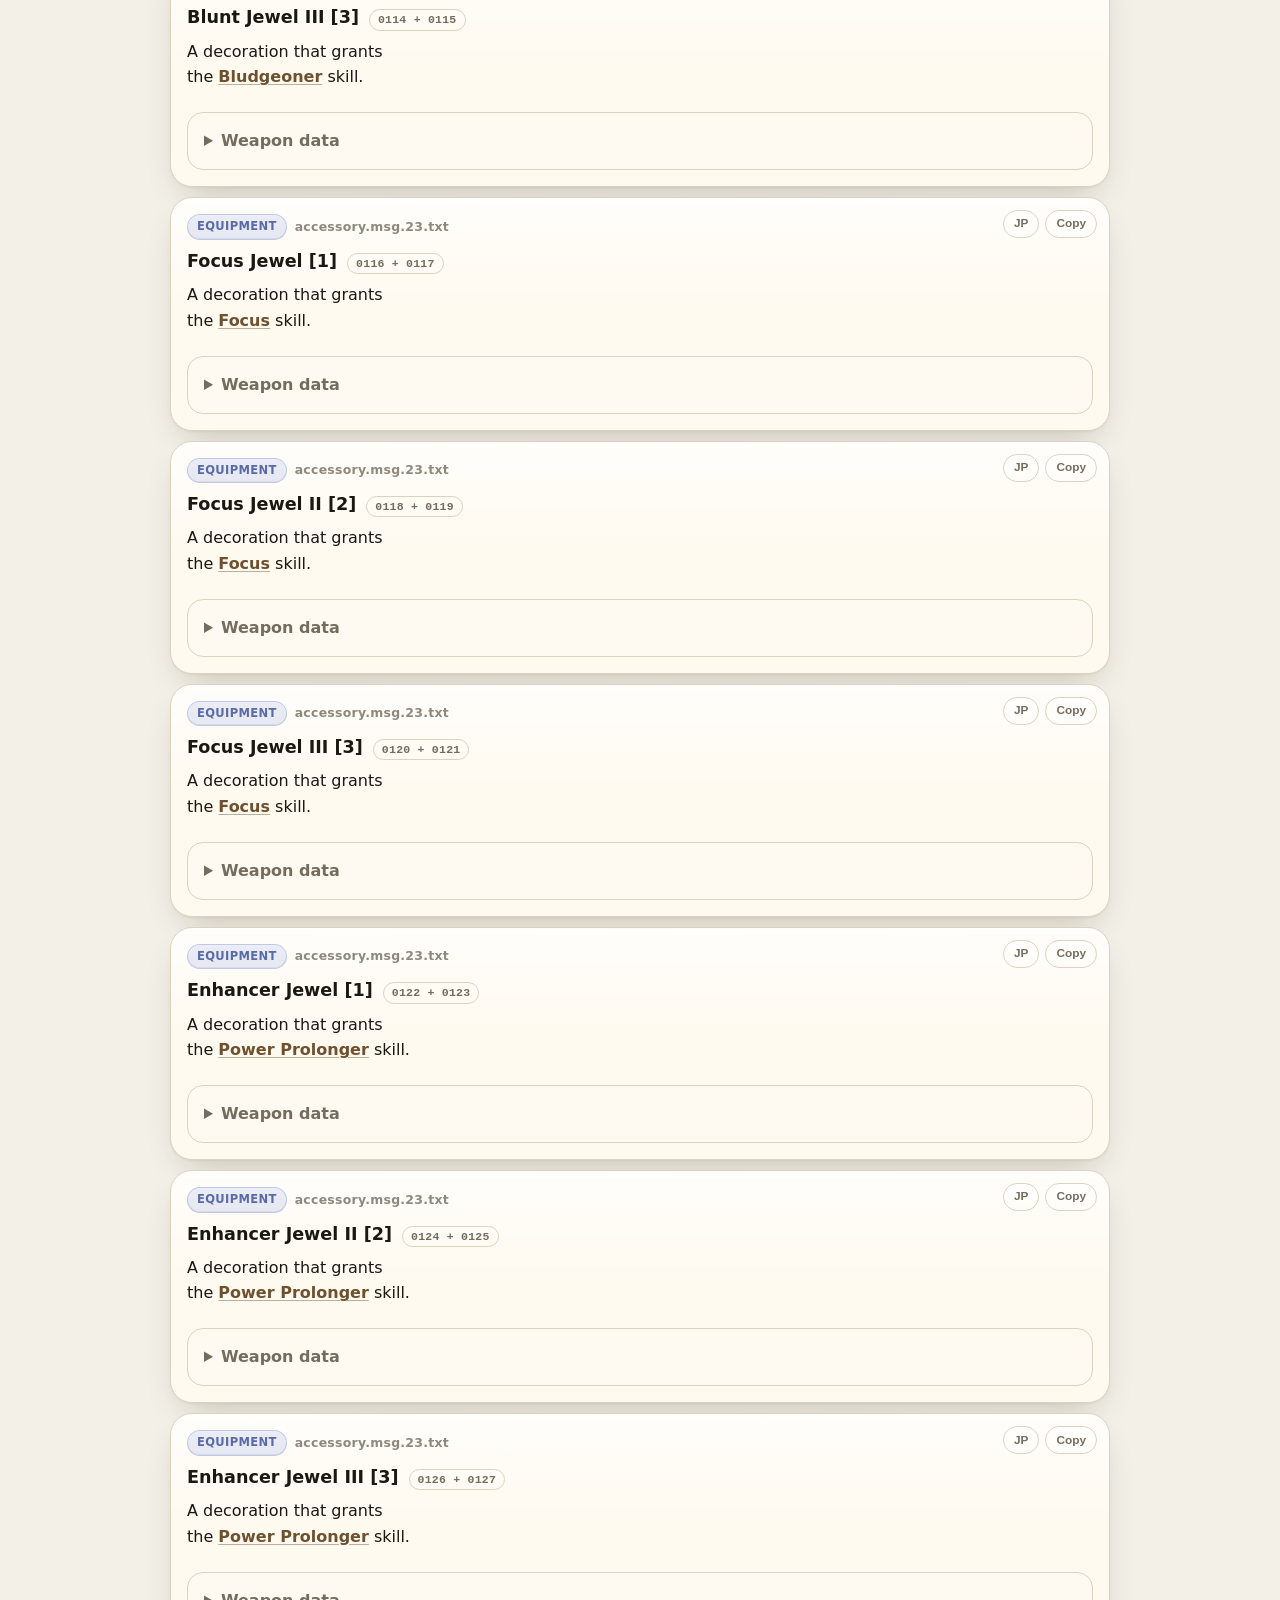
==== commit 99021455: "Update index.html" ====
--- a/index.html
+++ b/index.html
@@ -76,10 +76,23 @@
     </div>
 
     <div class="header-actions">
-      <button id="switchGameBtn" class="header-chip" type="button" aria-label="Switch game">
-        <span aria-hidden="true">⇄</span>
-        <span id="switchGameLabel">GUDump</span>
-      </button>
+      <div class="dump-picker">
+        <button
+          id="switchGameBtn"
+          class="header-chip"
+          type="button"
+          aria-haspopup="menu"
+          aria-expanded="false"
+          aria-controls="dumpMenu"
+        >
+          <span aria-hidden="true">⇄</span>
+          <span>Switch dump</span>
+          <svg class="dump-chevron" viewBox="0 0 24 24" fill="none" stroke="currentColor" stroke-width="2.5" stroke-linecap="round" stroke-linejoin="round" aria-hidden="true"><path d="M6 9l6 6 6-6"/></svg>
+        </button>
+
+        <!-- Filled from GAME_ORDER in app.js -->
+        <div id="dumpMenu" class="dump-menu" role="menu" aria-label="Text dumps" hidden></div>
+      </div>
 
       <button
         id="aboutBtn"
@@ -301,9 +314,10 @@
           <h3>Other tips</h3>
           <dl class="help-list">
             <dt>Switch game</dt>
-            <dd>Tap the title at the top, or the ⇄ button below it, to cycle
-              through the games. "About" shows a short description of the
-              current game's data.</dd>
+            <dd>Tap "⇄ Switch dump" below the title to pick any game from the
+              list. Tapping the title itself moves on to the next-older game
+              (after TriDump, it starts over at WildsDump). "About" shows a
+              short description of the current game's data.</dd>
             <dt>Floating search</dt>
             <dd>After scrolling down, tap the round search button at the
               bottom right to search from anywhere. The arrow button above it
--- a/style.css
+++ b/style.css
@@ -26,19 +26,36 @@
   --shadow-color: 70 52 28;
 }
 
-:root[data-game="gu"] {
+:root[data-game="gu"],
+.dump-option[data-game="gu"] {
   --game-accent-light: #8a2f2a;
   --game-accent-dark: #d4695d;
 }
 
-:root[data-game="tri"] {
+:root[data-game="tri"],
+.dump-option[data-game="tri"] {
   --game-accent-light: #245a78;
   --game-accent-dark: #62a6ca;
 }
 
-:root[data-game="fu"] {
+:root[data-game="fu"],
+.dump-option[data-game="fu"] {
   --game-accent-light: #5b3a7a;
   --game-accent-dark: #a888cc;
+}
+
+/* Rise: Kamura lantern orange (vivid, unlike Wilds' muted tan). */
+:root[data-game="rise"],
+.dump-option[data-game="rise"] {
+  --game-accent-light: #b35412;
+  --game-accent-dark: #f0953f;
+}
+
+/* World: Iceborne frost cyan. */
+:root[data-game="world"],
+.dump-option[data-game="world"] {
+  --game-accent-light: #0b6f79;
+  --game-accent-dark: #52c2cc;
 }
 
 @media (prefers-color-scheme: dark) {
@@ -224,7 +241,8 @@
 .floating-search.is-expanded,
 .back-to-top,
 .toast,
-.compare-tray {
+.compare-tray,
+.dump-menu {
   background:
     radial-gradient(ellipse at 50% 50%, transparent 58%, var(--glass-lens) 100%),
     linear-gradient(145deg, var(--glass-sheen) 0%, transparent 38%),
@@ -253,7 +271,8 @@
 .floating-search.is-expanded::before,
 .back-to-top::before,
 .toast::before,
-.compare-tray::before {
+.compare-tray::before,
+.dump-menu::before {
   content: "";
   position: absolute;
   inset: 0;
@@ -2913,3 +2932,167 @@
   overflow-wrap: anywhere;
 }
 
+/* =========================================================
+   Dump dropdown ("⇄ Switch dump" under the title)
+   ========================================================= */
+
+/* The menu is centered under the whole button row, so it always fits on
+   narrow screens. */
+.header-actions {
+  position: relative;
+}
+
+.dump-picker {
+  display: inline-flex;
+}
+
+.dump-chevron {
+  width: 14px;
+  height: 14px;
+  margin-left: -2px;
+  transition: transform 0.2s ease;
+}
+
+#switchGameBtn[aria-expanded="true"] .dump-chevron {
+  transform: rotate(180deg);
+}
+
+.dump-menu {
+  position: absolute;
+  top: calc(100% + 10px);
+  left: 50%;
+  z-index: 19;
+  display: grid;
+  gap: 2px;
+  width: min(320px, calc(100vw - 32px));
+  padding: 6px;
+  border-radius: 24px;
+  text-align: left;
+
+  /* Slightly more solid than the round buttons, so the list reads easily. */
+  background:
+    radial-gradient(ellipse at 50% 50%, transparent 70%, var(--glass-lens) 100%),
+    linear-gradient(145deg, var(--glass-sheen) 0%, transparent 38%),
+    linear-gradient(
+      color-mix(in srgb, var(--accent) 7%, transparent),
+      color-mix(in srgb, var(--accent) 7%, transparent)
+    ),
+    color-mix(in srgb, var(--card) 82%, transparent);
+
+  opacity: 0;
+  transform: translate(-50%, -6px) scale(0.97);
+  transform-origin: 50% 0;
+  transition: opacity 0.18s ease, transform 0.22s cubic-bezier(0.3, 1.2, 0.5, 1);
+}
+
+.dump-menu.is-open {
+  opacity: 1;
+  transform: translate(-50%, 0) scale(1);
+}
+
+.dump-menu[hidden] {
+  display: none;
+}
+
+/* Wilds is the default game, so its dot color is set here explicitly. */
+.dump-option[data-game="wilds"] {
+  --game-accent-light: #6f5130;
+  --game-accent-dark: #b78a4f;
+}
+
+.dump-option {
+  position: relative;
+  display: flex;
+  align-items: center;
+  gap: 12px;
+  width: 100%;
+  min-height: 52px;
+  padding: 8px 12px;
+  border-radius: 18px;
+  text-align: left;
+  font-weight: 400;
+  color: var(--text);
+  background: transparent;
+  border: 0;
+  box-shadow: none;
+  transition: background-color 0.15s ease;
+}
+
+.dump-option:hover {
+  background: color-mix(in srgb, var(--text) 7%, transparent);
+}
+
+.dump-option.is-current {
+  background:
+    linear-gradient(180deg, rgb(255 255 255 / 0.1), transparent 70%),
+    color-mix(in srgb, var(--accent) 16%, transparent);
+  box-shadow: inset 0 1px 0 rgb(255 255 255 / 0.12);
+}
+
+.dump-option-text {
+  display: grid;
+  flex: 1 1 auto;
+  min-width: 0;
+}
+
+.dump-option-text strong {
+  font-size: 0.98rem;
+  font-weight: 800;
+}
+
+.dump-option-text small {
+  color: var(--muted);
+  font-size: 0.74rem;
+  font-weight: 600;
+  white-space: nowrap;
+  overflow: hidden;
+  text-overflow: ellipsis;
+}
+
+/* Each game's own accent color, as a small glass bead. */
+.dump-dot {
+  flex: 0 0 auto;
+  width: 14px;
+  height: 14px;
+  border-radius: 999px;
+  background:
+    linear-gradient(180deg, rgb(255 255 255 / 0.4), transparent 60%),
+    var(--game-accent-light);
+  box-shadow:
+    inset 0 -1px 0 rgb(0 0 0 / 0.15),
+    0 0 0 3px color-mix(in srgb, var(--game-accent-light) 18%, transparent);
+}
+
+:root[data-theme="dark"] .dump-dot {
+  background:
+    linear-gradient(180deg, rgb(255 255 255 / 0.4), transparent 60%),
+    var(--game-accent-dark);
+  box-shadow:
+    inset 0 -1px 0 rgb(0 0 0 / 0.15),
+    0 0 0 3px color-mix(in srgb, var(--game-accent-dark) 22%, transparent);
+}
+
+@media (prefers-color-scheme: dark) {
+  :root:not([data-theme="light"]) .dump-dot {
+    background:
+      linear-gradient(180deg, rgb(255 255 255 / 0.4), transparent 60%),
+      var(--game-accent-dark);
+    box-shadow:
+      inset 0 -1px 0 rgb(0 0 0 / 0.15),
+      0 0 0 3px color-mix(in srgb, var(--game-accent-dark) 22%, transparent);
+  }
+}
+
+.dump-check {
+  flex: 0 0 auto;
+  color: var(--accent);
+  font-weight: 900;
+}
+
+@media (prefers-reduced-motion: reduce) {
+  .dump-menu,
+  .dump-chevron {
+    transition: none;
+  }
+}
+
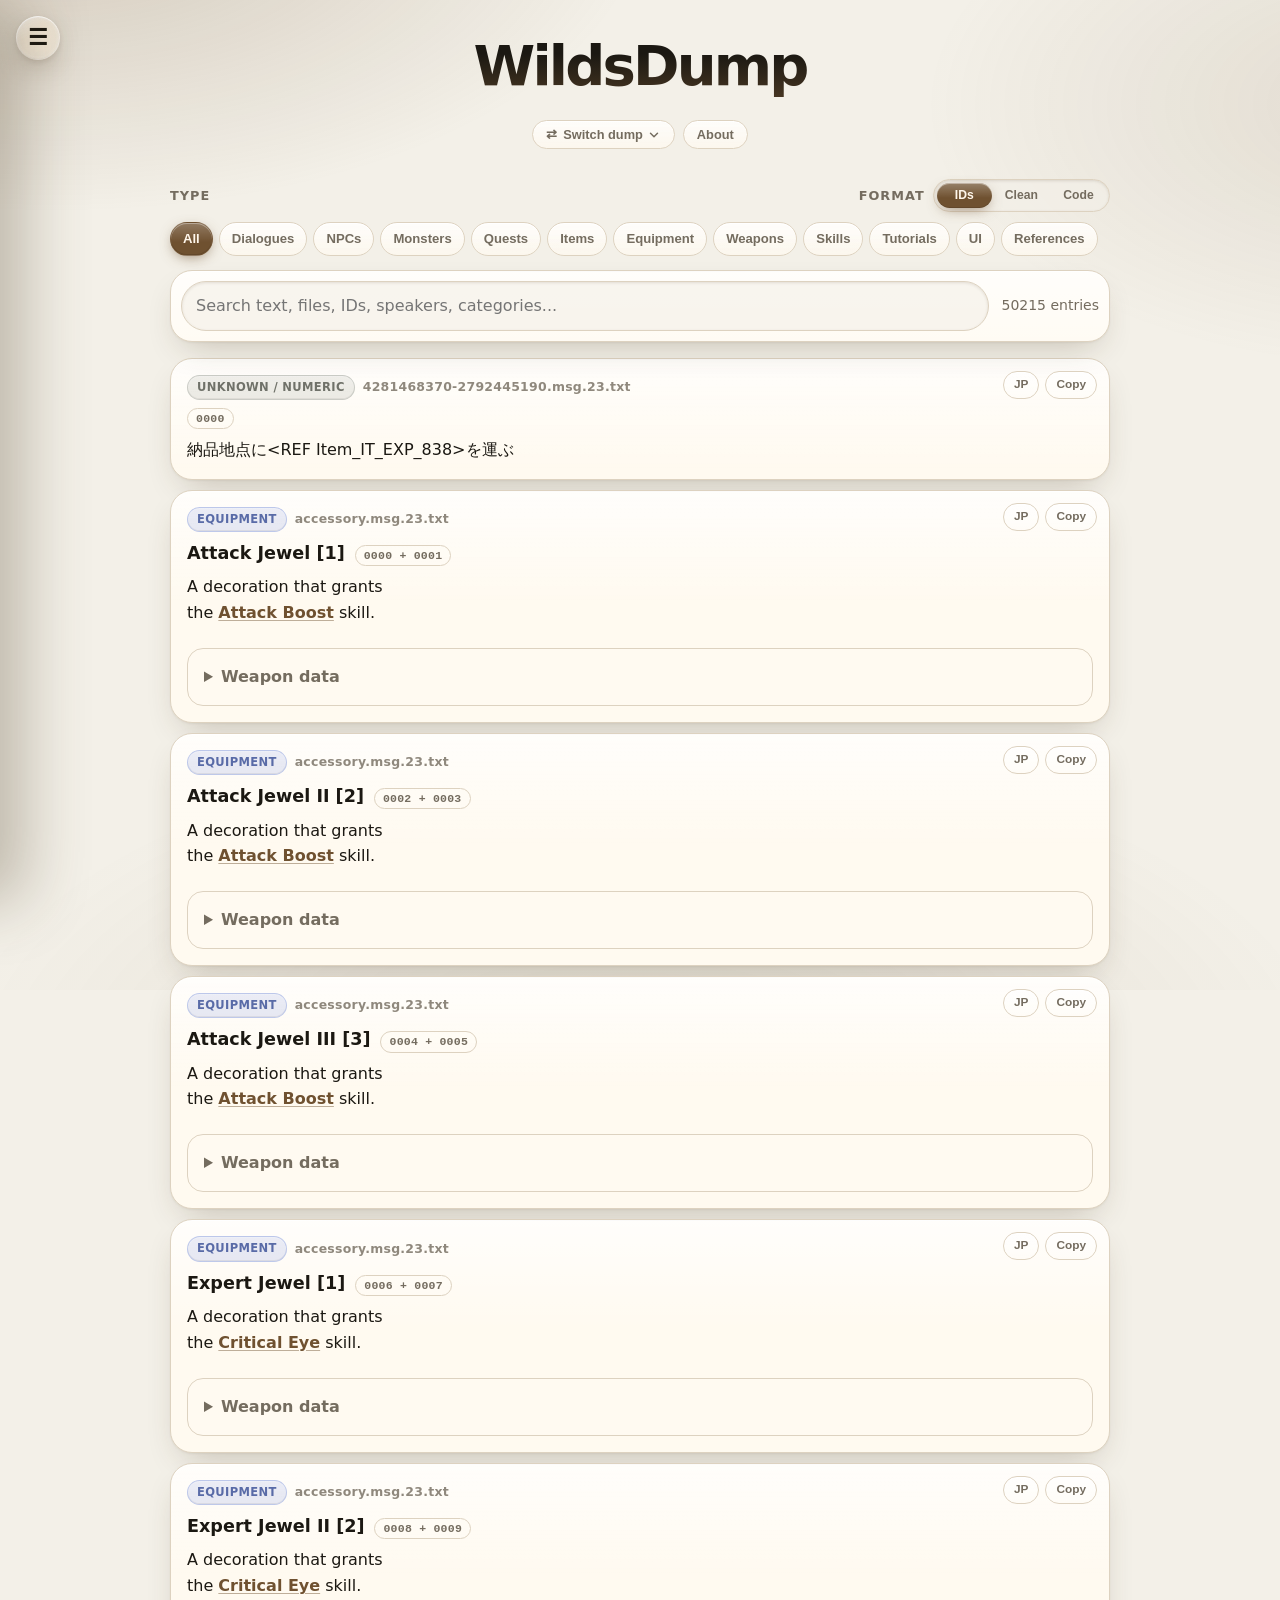
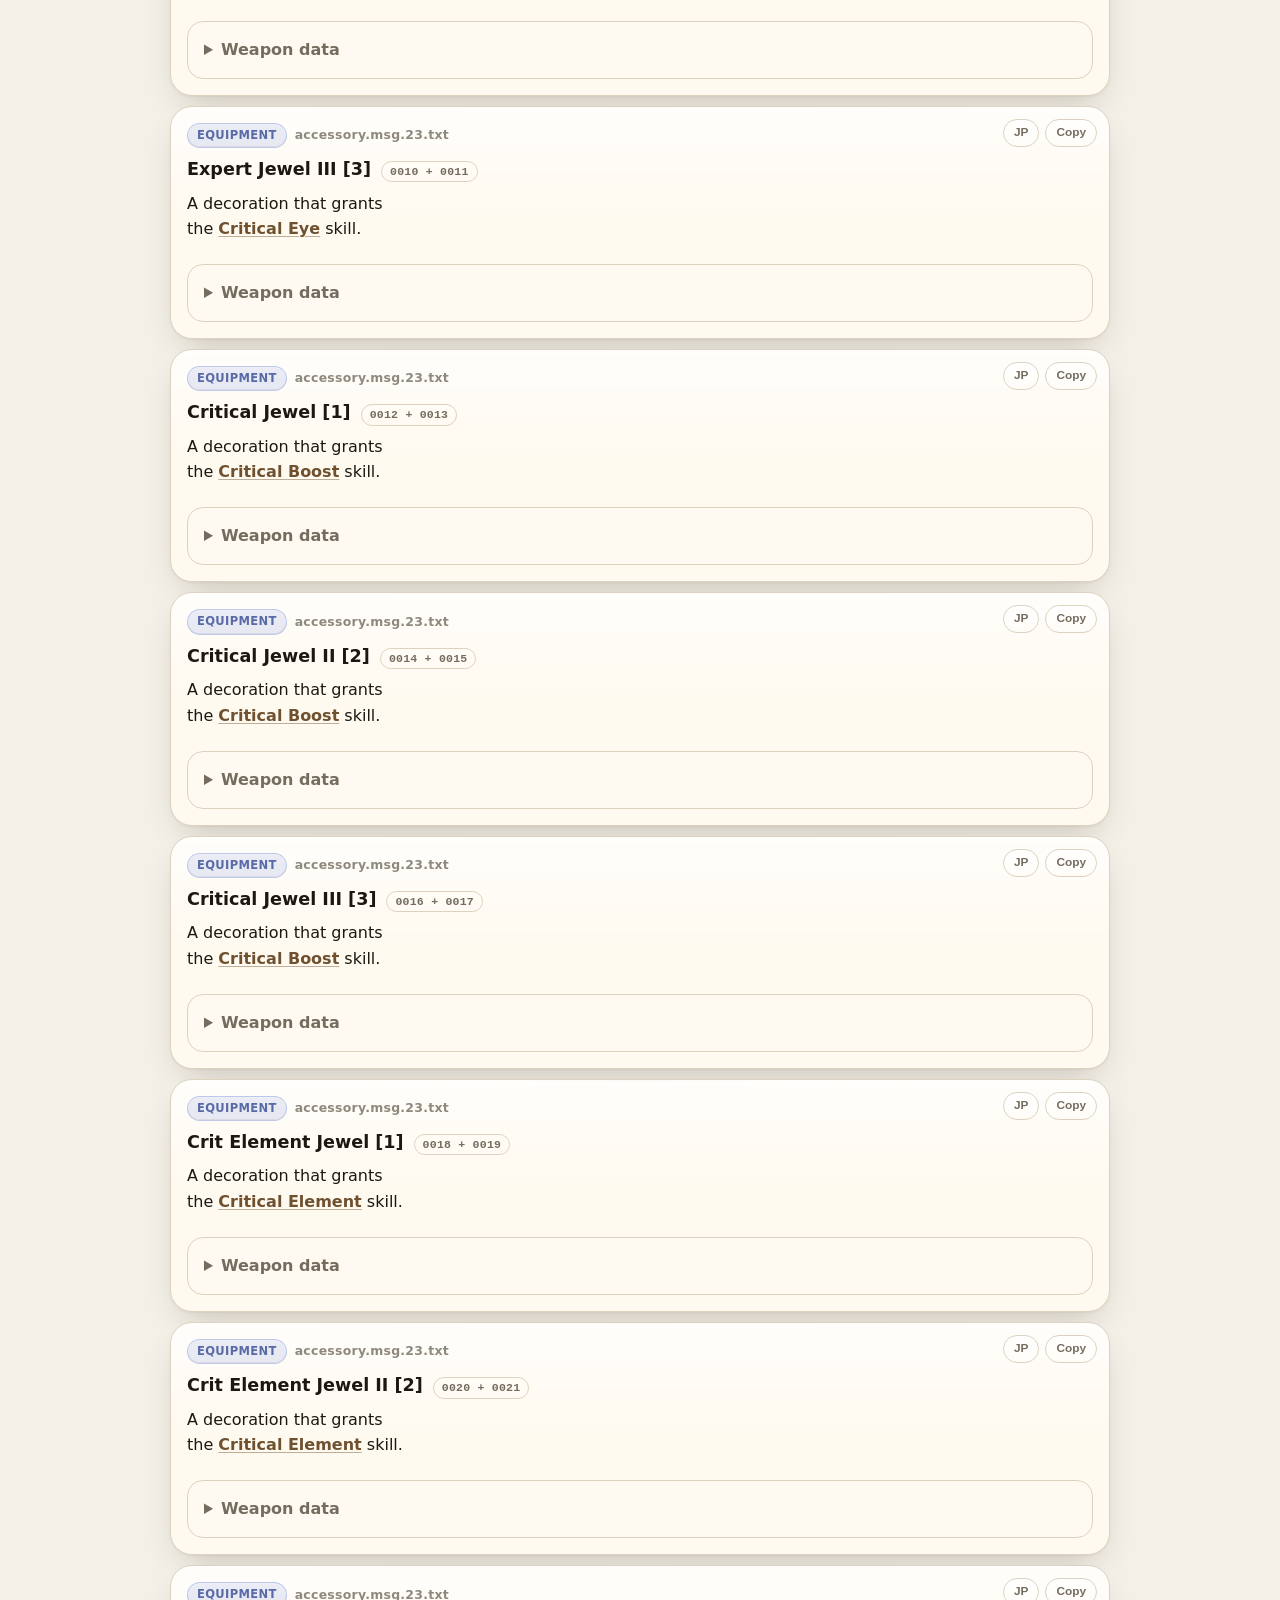
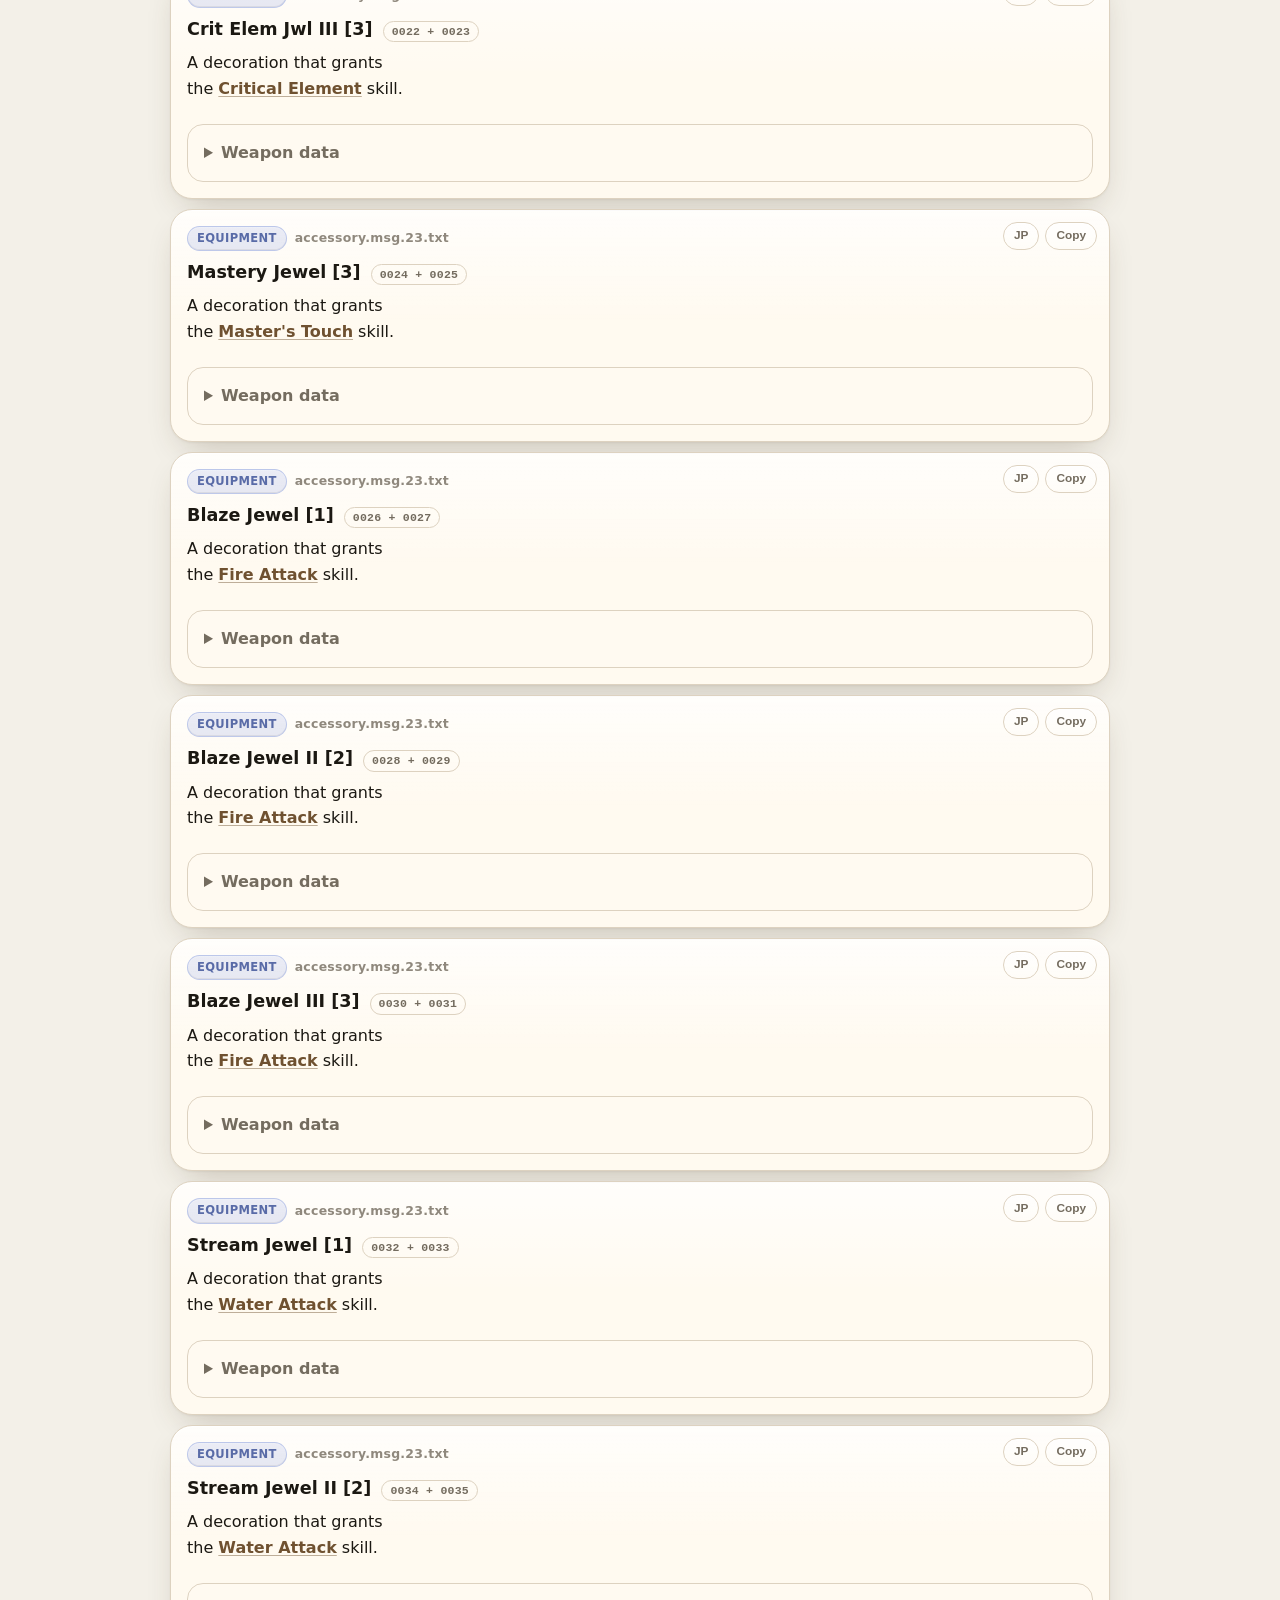
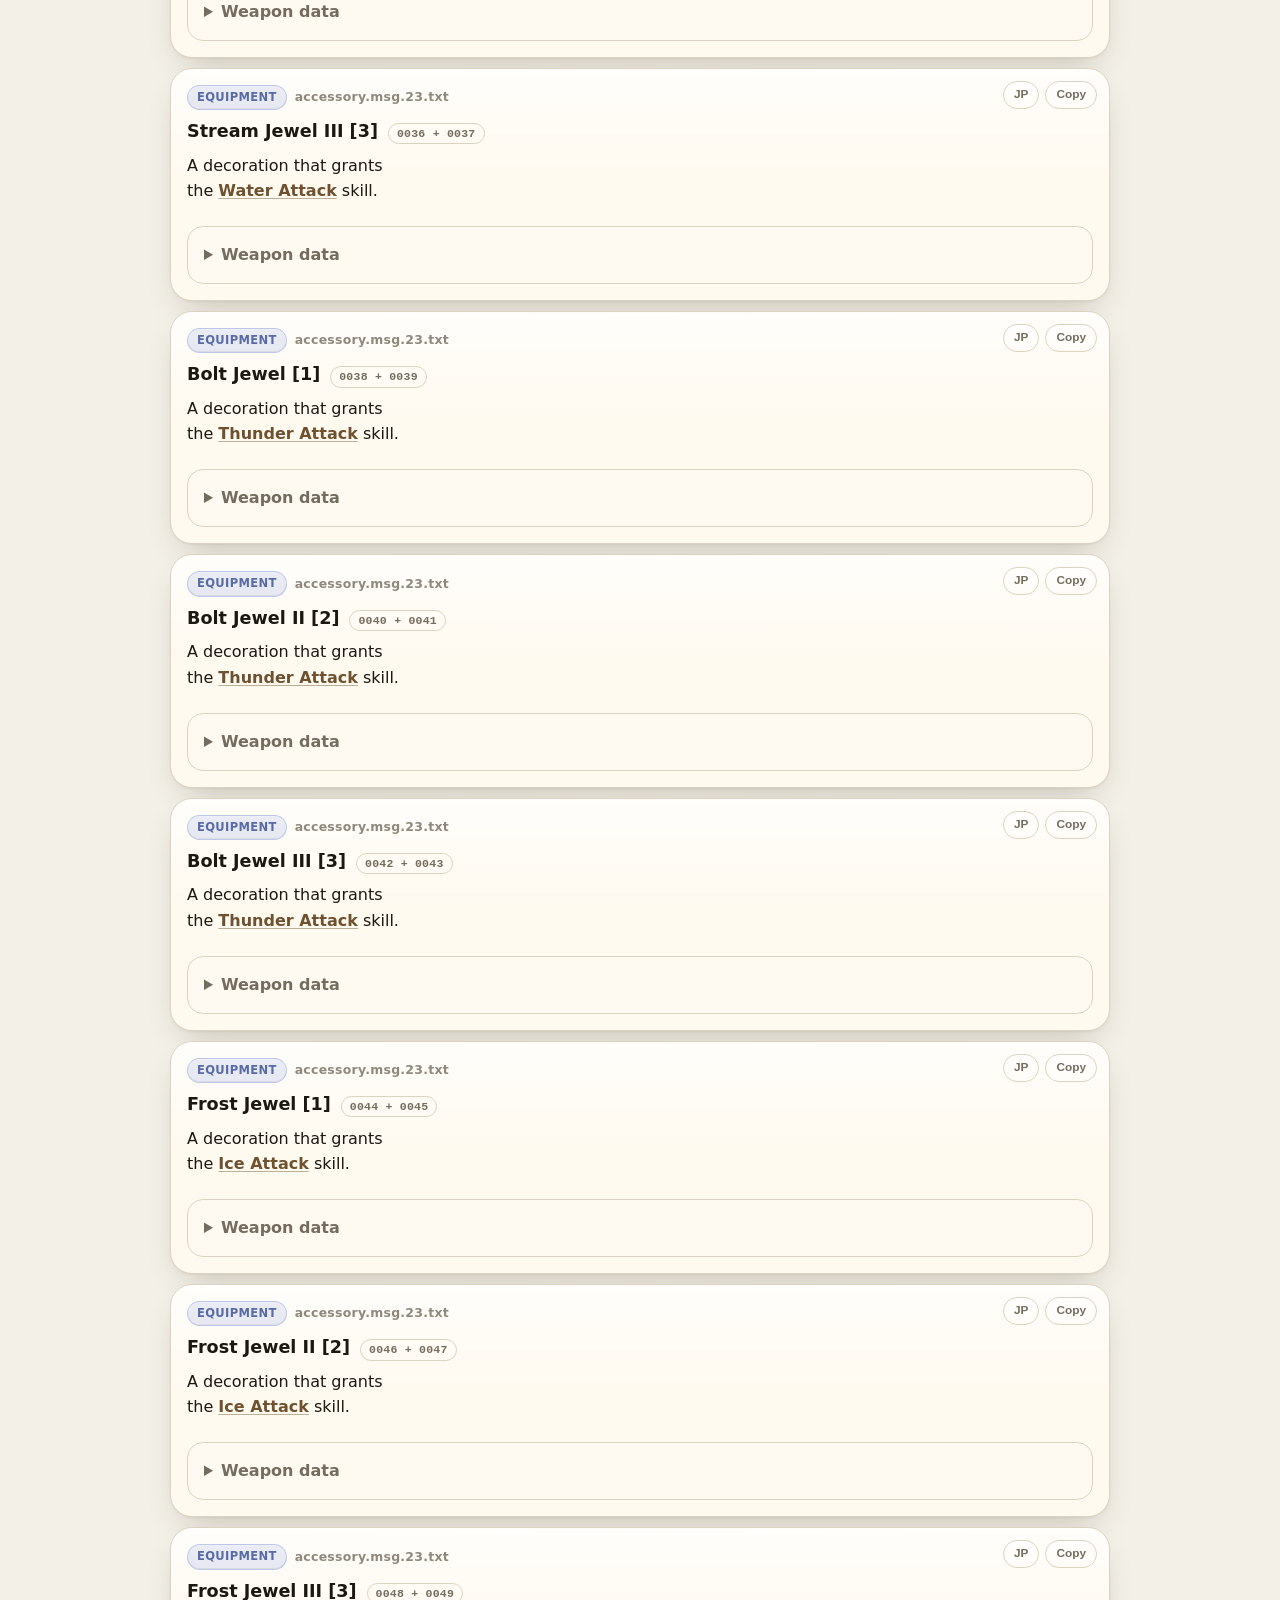
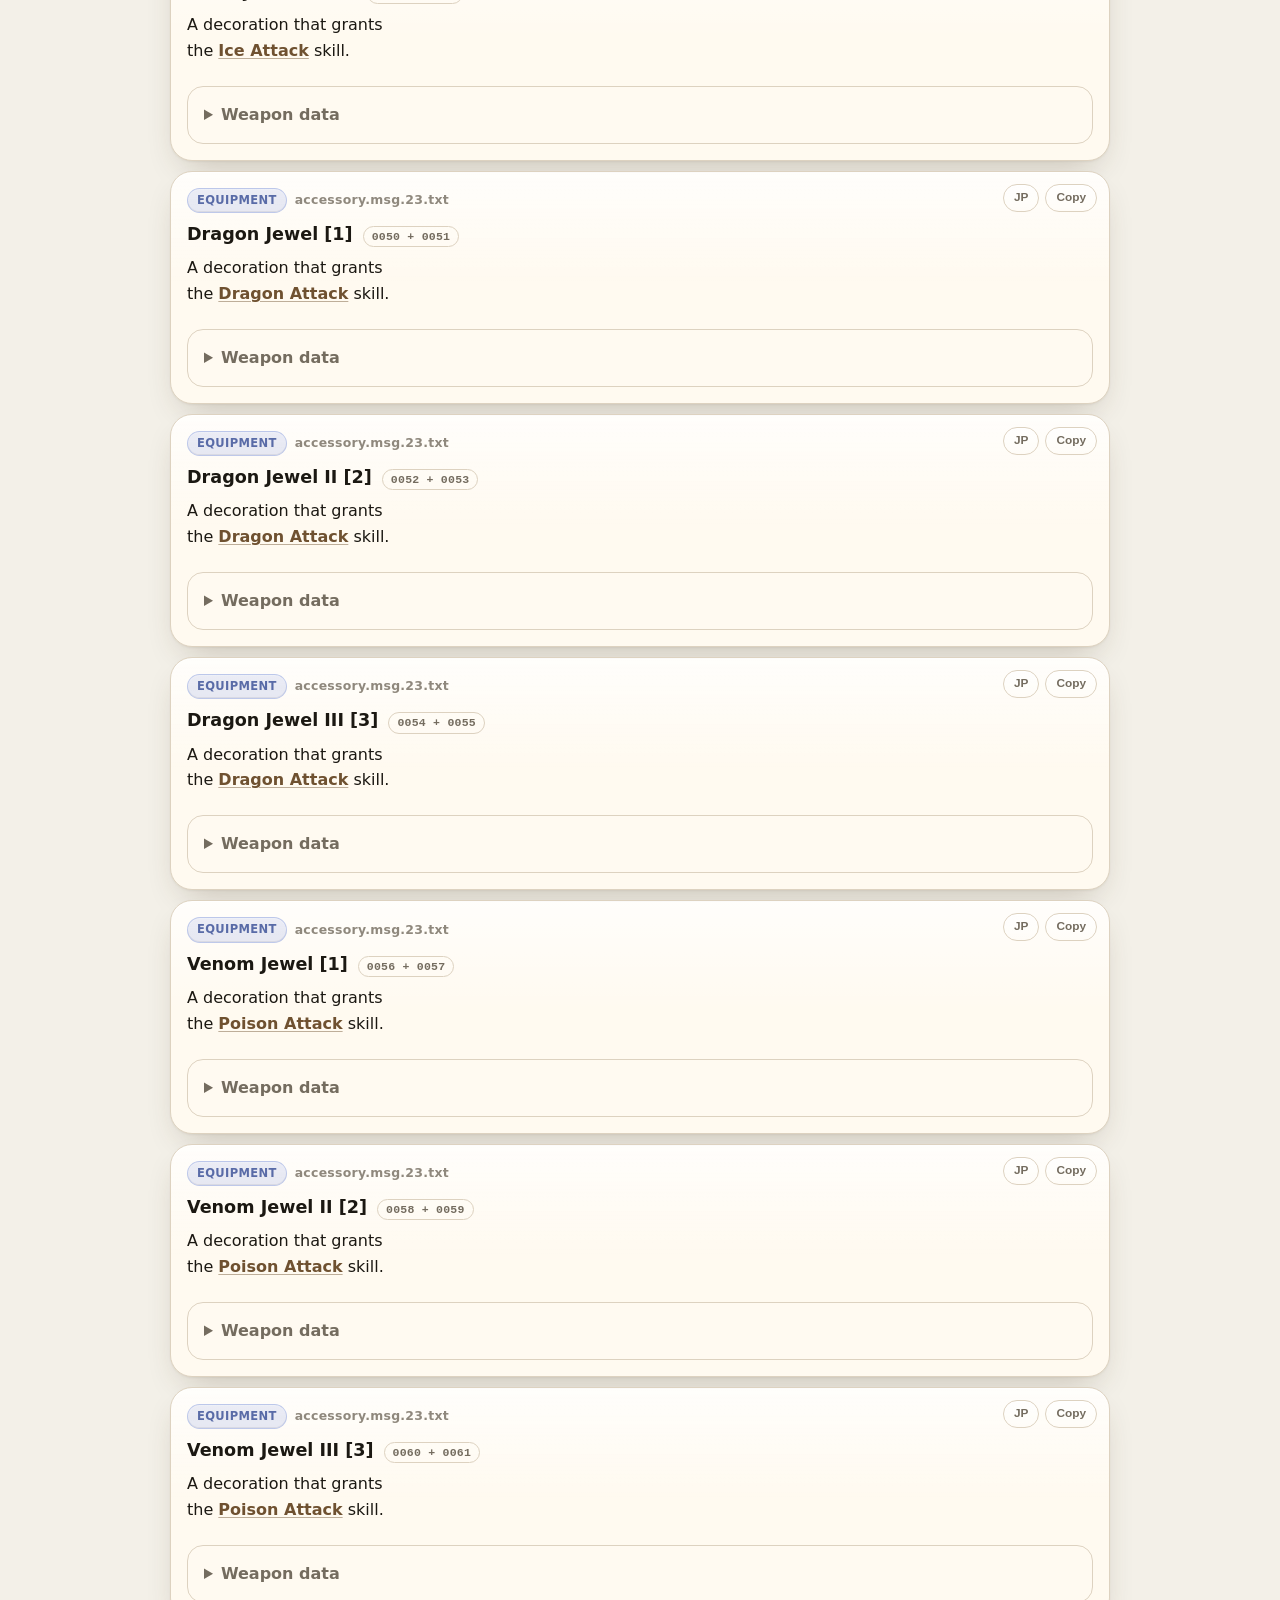
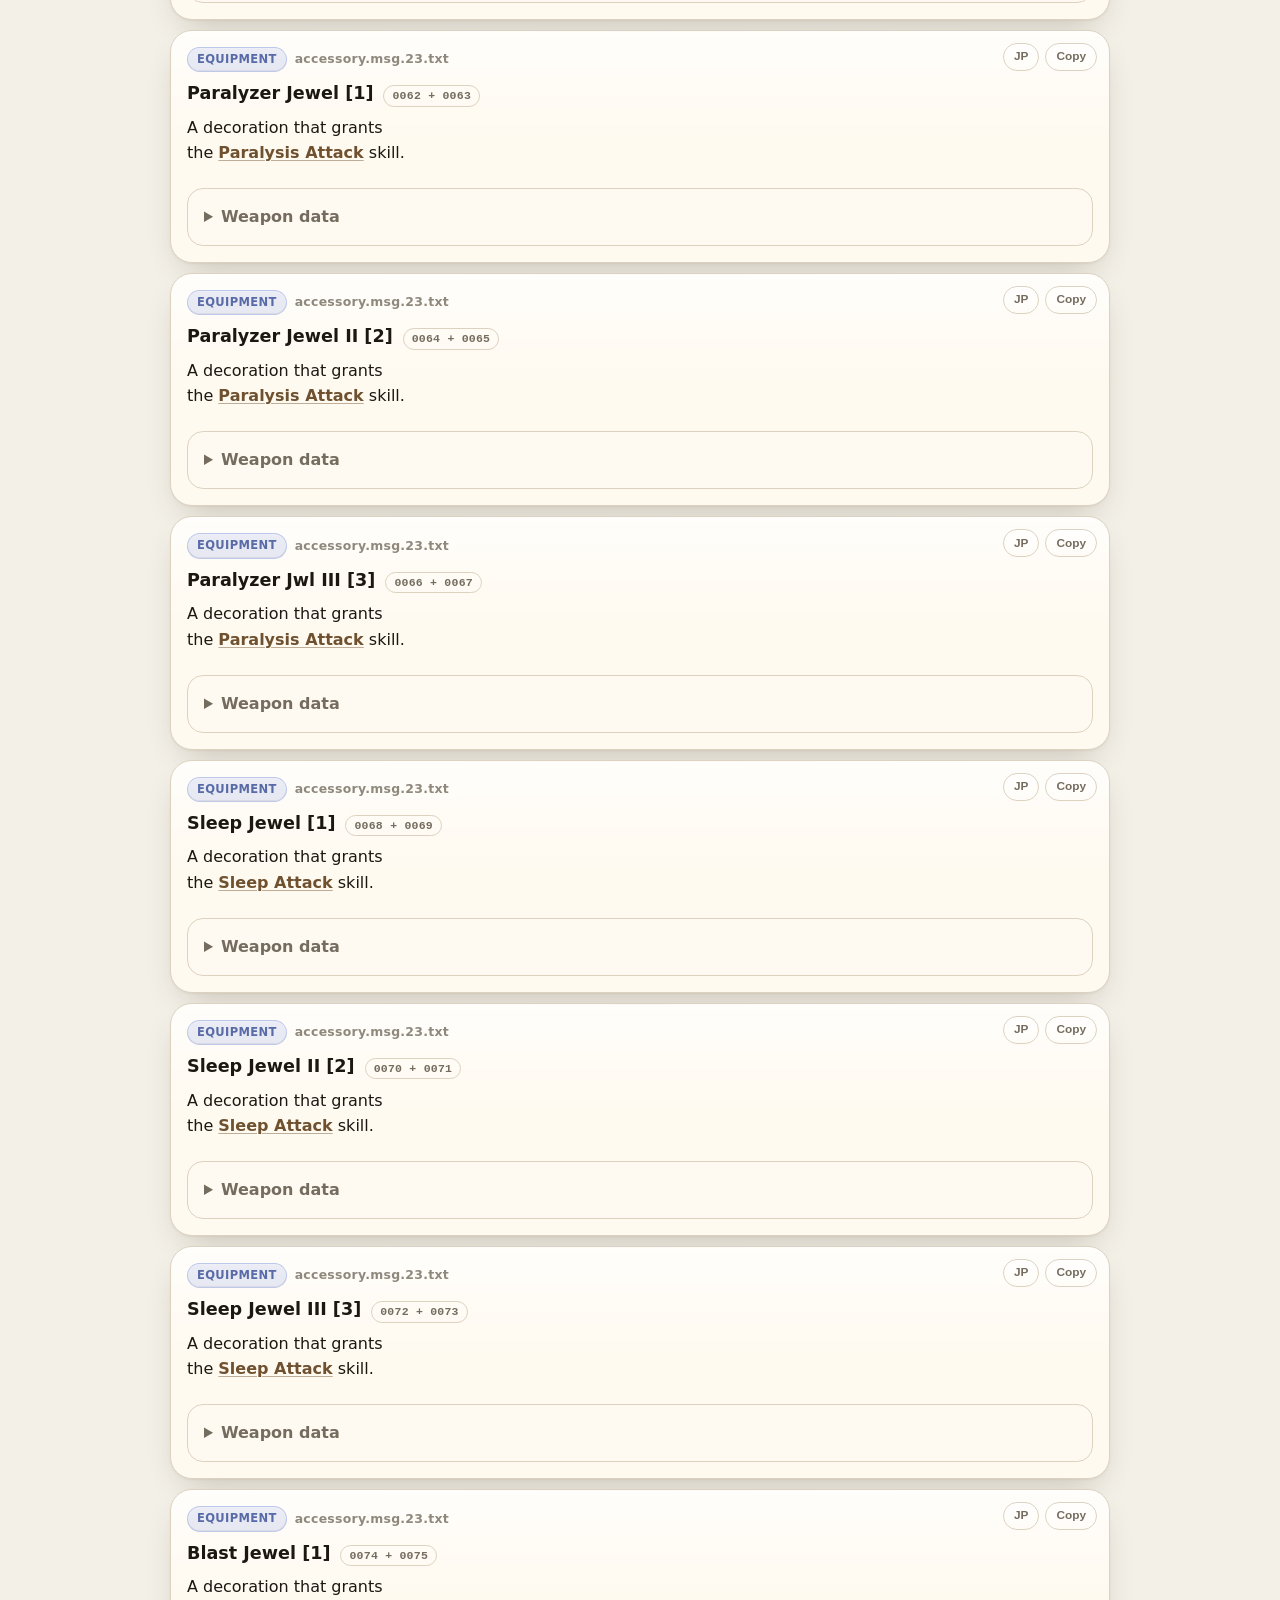
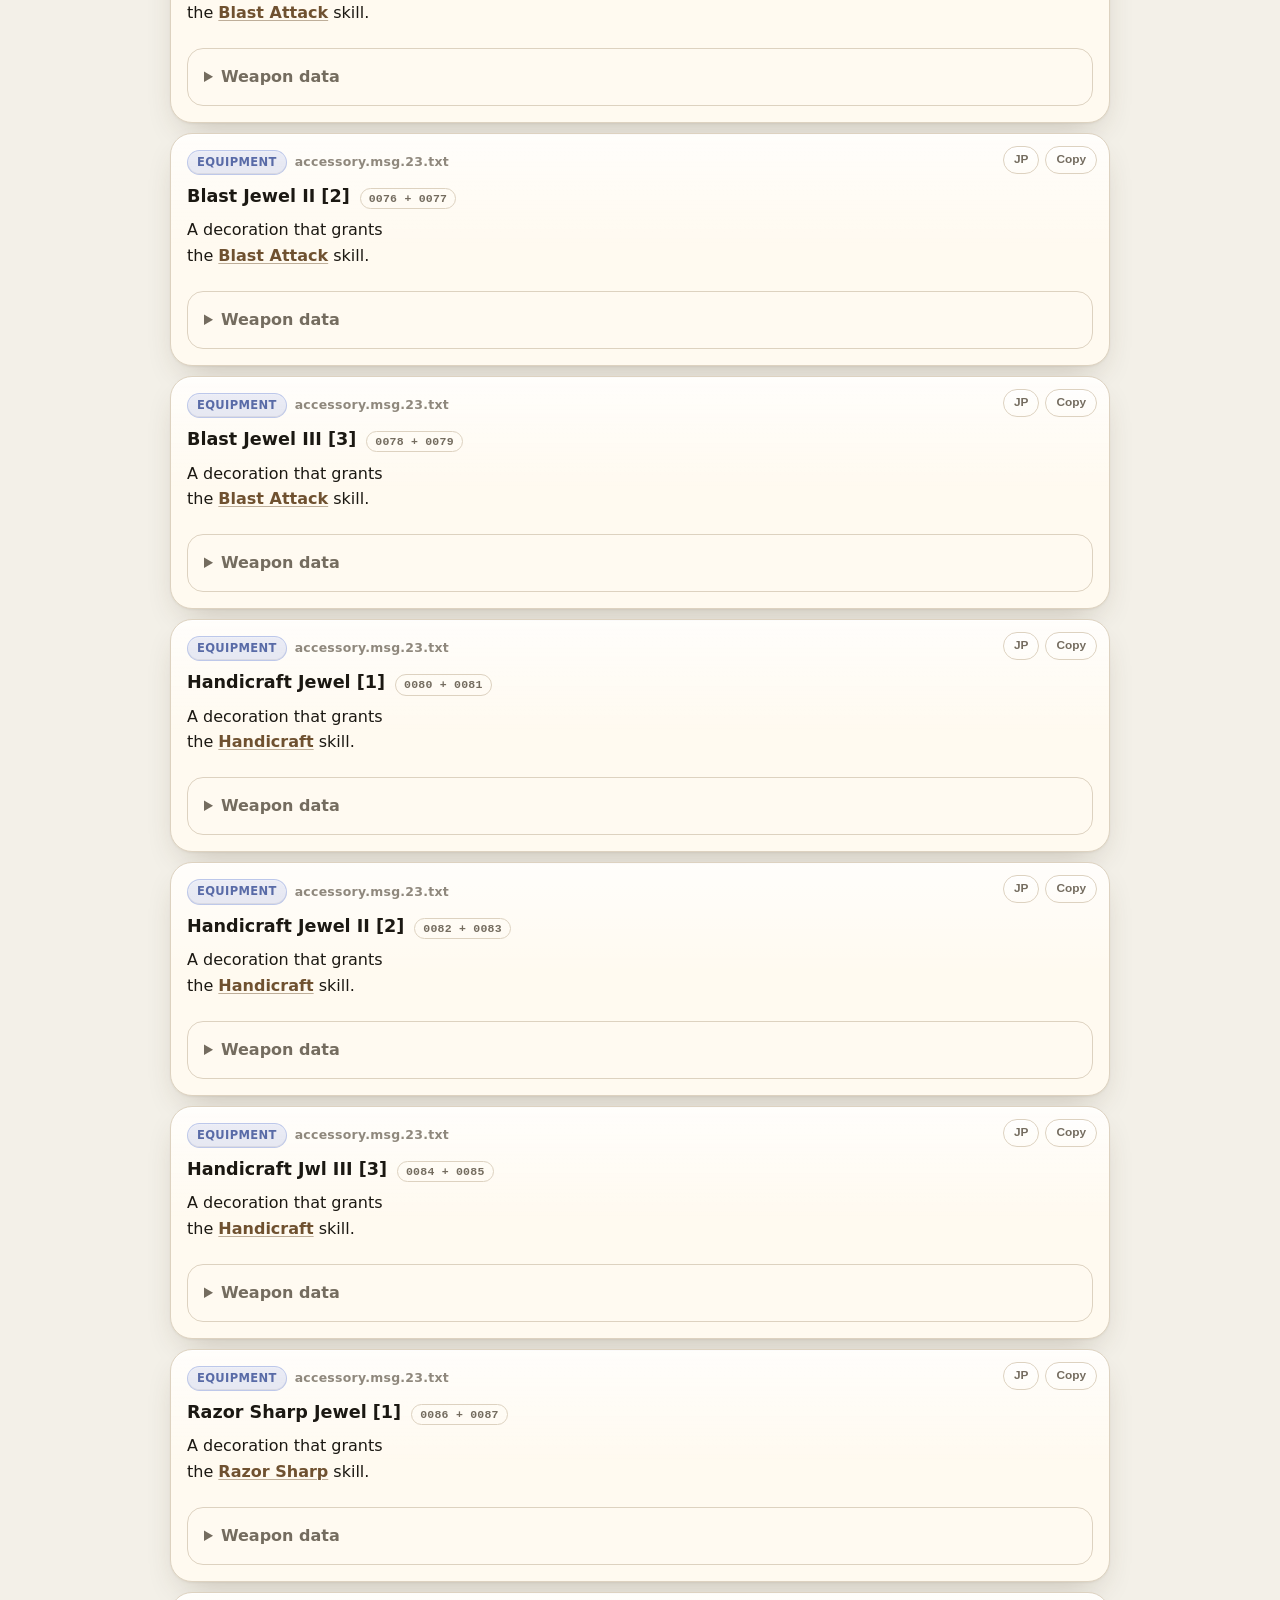
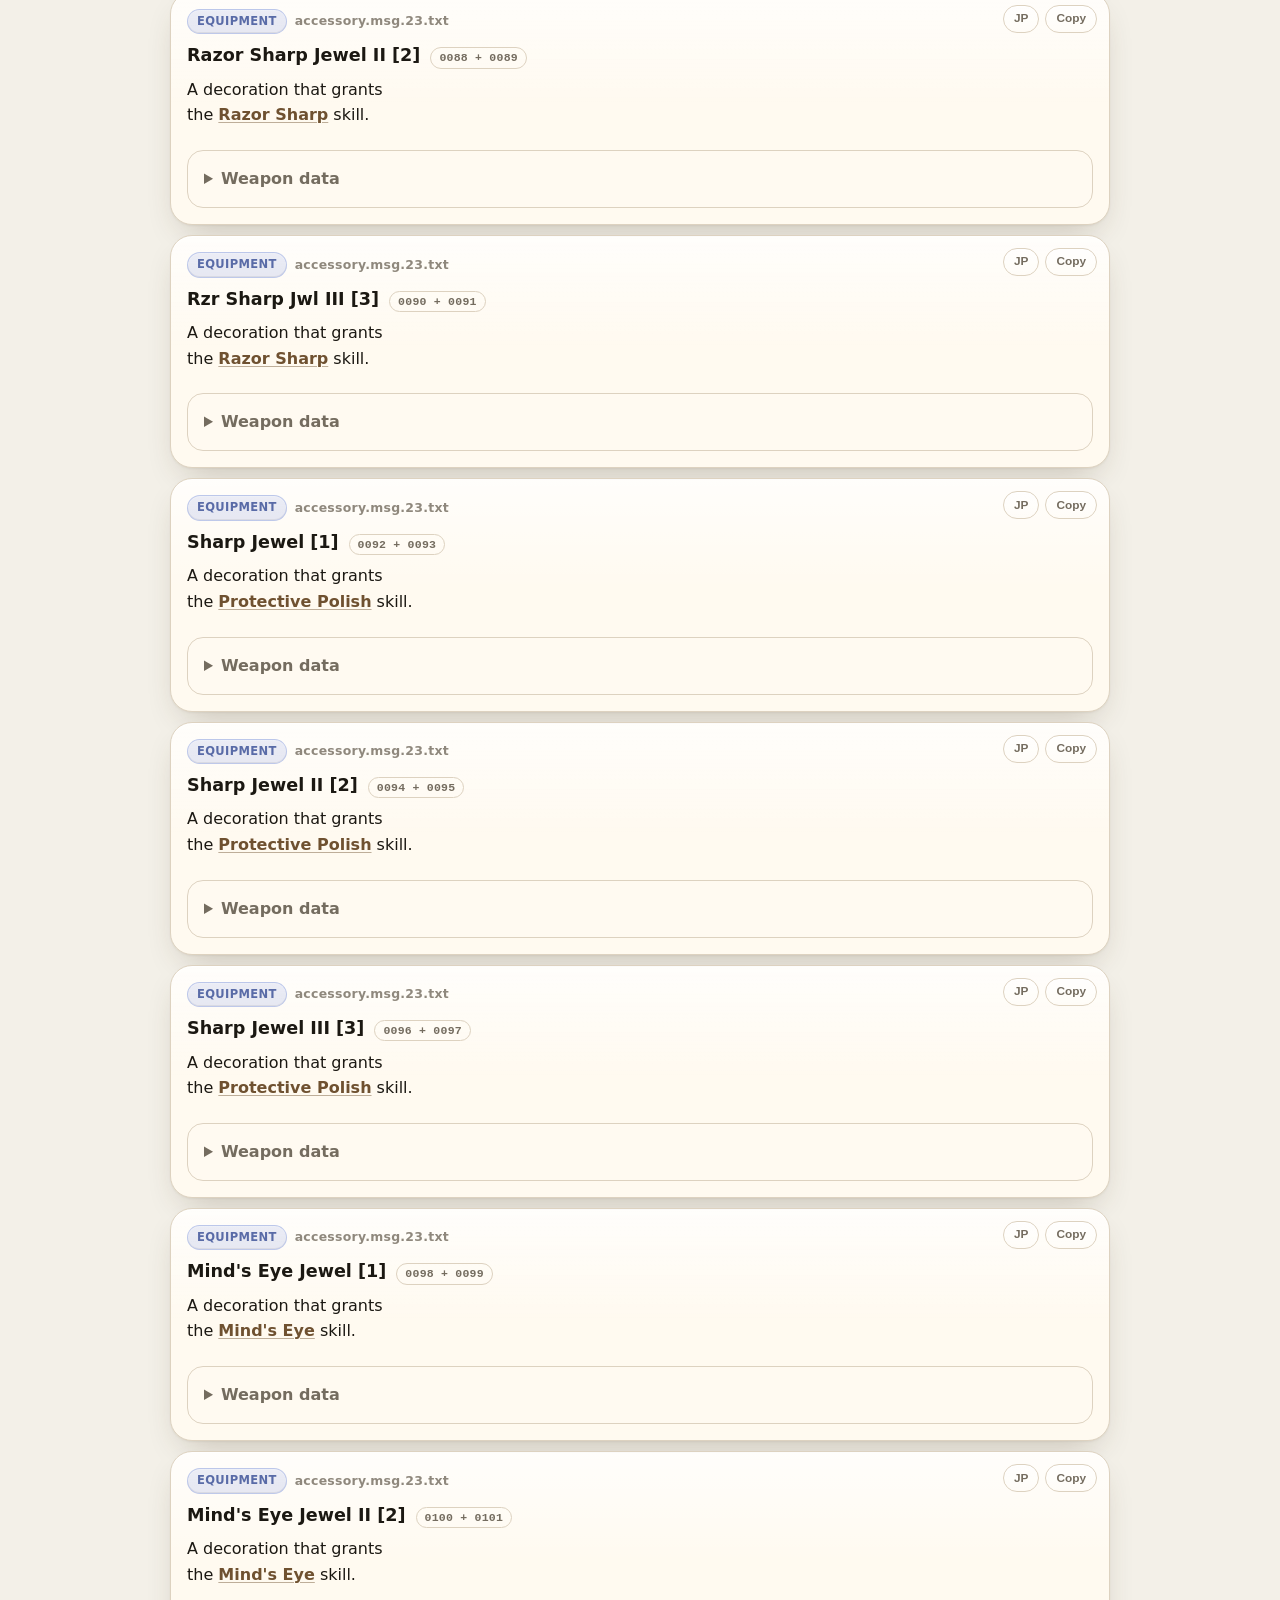
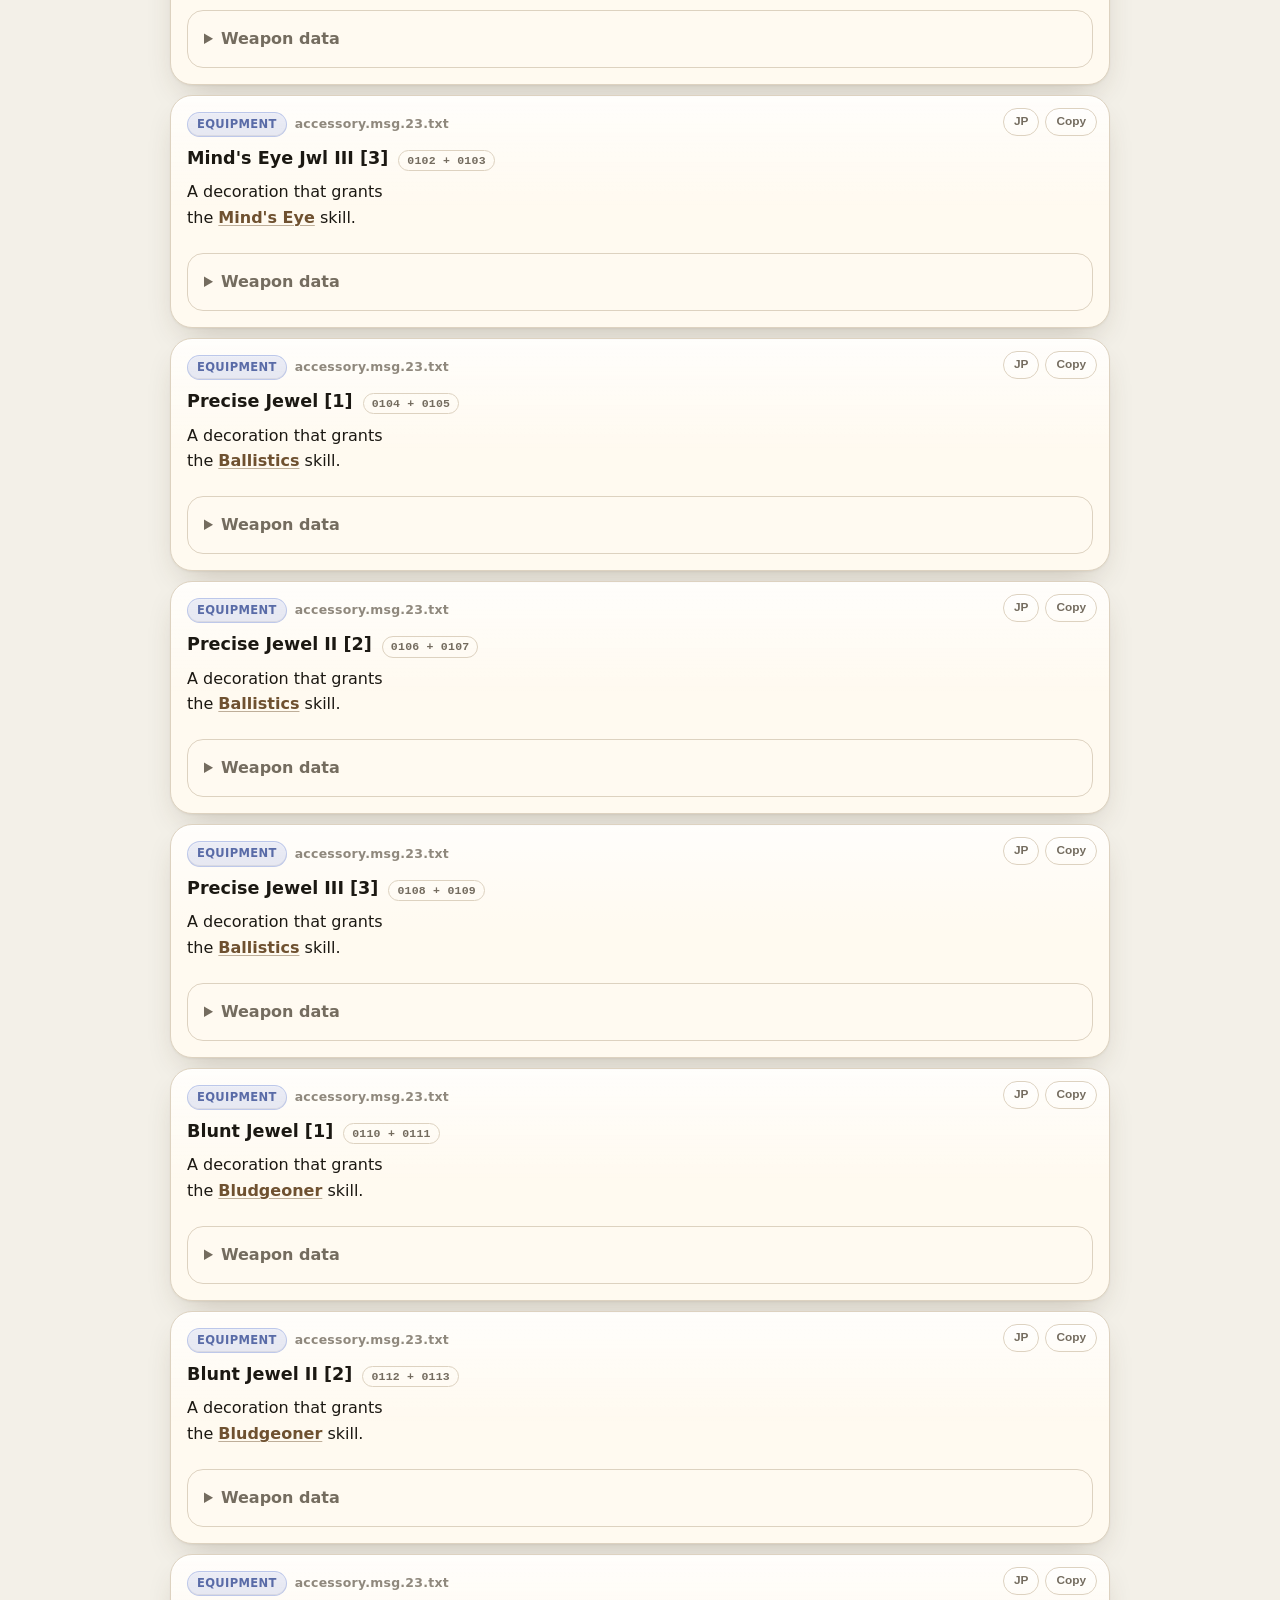
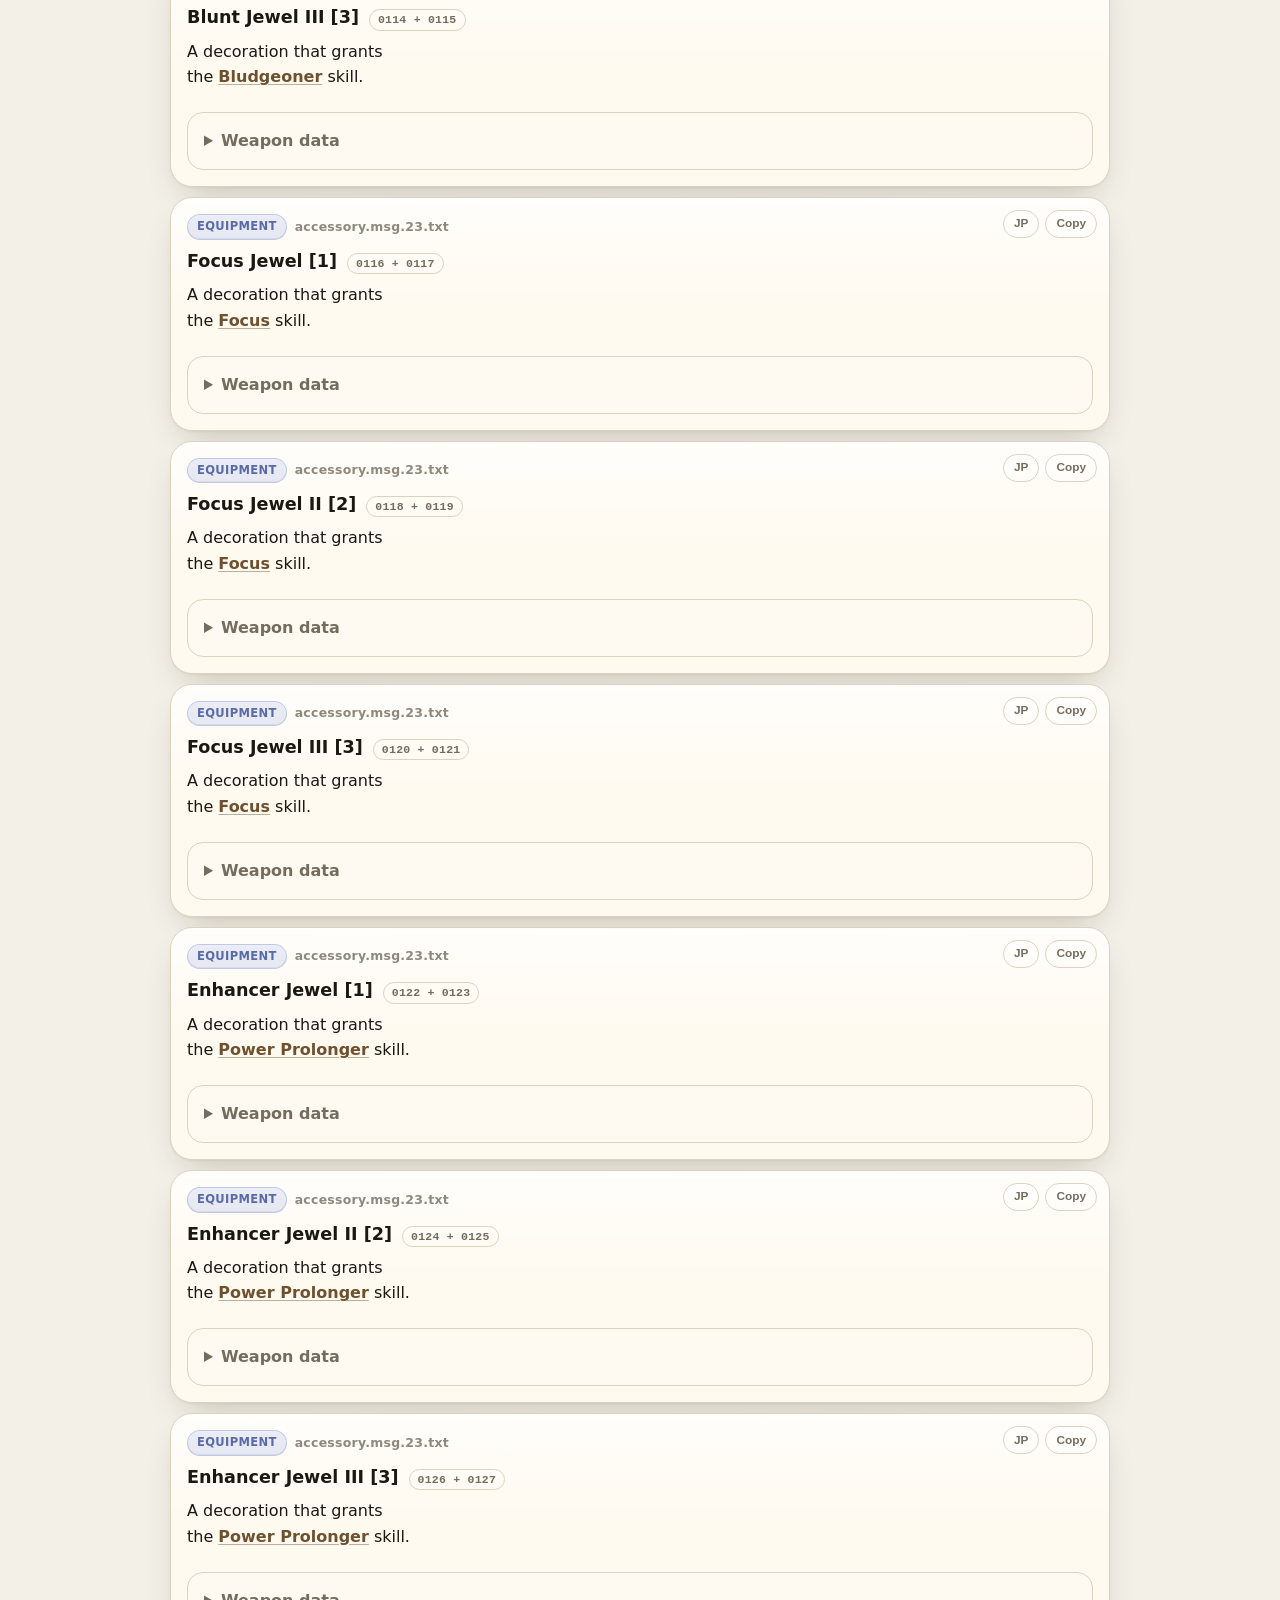
==== commit b3027b3a: "Update index.html" ====
--- a/index.html
+++ b/index.html
@@ -40,6 +40,16 @@
 
     <div class="menu-section">
       <button id="homeBtn" class="menu-item">🏠 Home</button>
+    </div>
+
+    <div class="menu-section">
+      <button id="allGamesToggle" class="all-games-switch" type="button" role="switch" aria-checked="false">
+        <span class="all-games-switch-text">
+          <strong>All games</strong>
+          <small>Search every dump at once</small>
+        </span>
+        <span class="switch-track" aria-hidden="true"><span class="switch-thumb"></span></span>
+      </button>
     </div>
 
     <div class="menu-section">
@@ -144,6 +154,9 @@
           <button class="filter-chip" type="button" data-type-filter="UI">UI</button>
           <button class="filter-chip" type="button" data-type-filter="References">References</button>
         </div>
+
+        <!-- Combined mode only: filled by renderGameFilterRow() -->
+        <div id="gameFilters" class="game-filter-row" role="group" aria-label="Games" hidden></div>
       </section>
 
       <section class="toolbar">
@@ -173,6 +186,8 @@
         </div>
       </section>
 
+      <div id="loadProgress" class="load-progress" aria-live="polite" hidden></div>
+
       <section id="results" class="results" aria-live="polite"></section>
 
     </section>
@@ -254,6 +269,14 @@
       </div>
 
       <section id="diffContent" class="results"></section>
+    </section>
+
+    <section id="acrossView" hidden>
+      <div class="view-header">
+        <button id="backFromAcrossBtn" class="secondary">← Back</button>
+        <h2 id="acrossTitle">Across games</h2>
+      </div>
+      <div id="acrossContent"></div>
     </section>
 
     <section id="helpView" hidden>
@@ -318,6 +341,19 @@
               list. Tapping the title itself moves on to the next-older game
               (after TriDump, it starts over at WildsDump). "About" shows a
               short description of the current game's data.</dd>
+            <dt>All games</dt>
+            <dd>Turn on "All games" in the menu (or pick MonsterHunterDump at the
+              bottom of the Switch dump list) to search every game at once. Results
+              are grouped by game; tap a game's header to open or close its results,
+              and use the Games chips to narrow them down. Tapping the title, or
+              picking a single game, turns it off again.</dd>
+            <dt>All games: more</dt>
+            <dd>The ▲ ▼ arrows jump through matches across all games, opening
+              the next game's results as needed. "Open all" / "Close all" sits
+              above the results, and an open game's header stays pinned at the
+              top while you scroll. Press and hold a Games chip to show only that
+              game (hold again for all games). "Across" on a name card shows that
+              name side by side in every game where it appears.</dd>
             <dt>Floating search</dt>
             <dd>After scrolling down, tap the round search button at the
               bottom right to search from anywhere. The arrow button above it
--- a/style.css
+++ b/style.css
@@ -145,6 +145,9 @@
 body {
   max-width: 100%;
   overflow-x: hidden;
+  /* "clip" also prevents sideways scrolling, but without turning html/body
+     into scroll containers, so position: sticky works (pinned headers). */
+  overflow-x: clip;
 }
 
 body {
@@ -483,6 +486,11 @@
   margin: 18px 0;
 }
 
+/* Sections whose entries are all hidden (see updateMenuSectionVisibility). */
+.menu-section[hidden] {
+  display: none;
+}
+
 .menu-section h3,
 .filter-label {
   color: var(--muted);
@@ -573,7 +581,9 @@
   gap: 12px;
   margin: 18px 0;
   padding: 12px;
-  position: sticky;
+  /* Was "sticky", which never took effect (html/body used overflow-x:
+     hidden); kept unpinned now that sticky works, so nothing changes. */
+  position: relative;
   top: 0;
   z-index: 2;
 }
@@ -1868,10 +1878,11 @@
     font-size: 12px;
   }
 
-  /* Sticky back header so navigation is always reachable */
+  /* Was "sticky", which never took effect (html/body used overflow-x:
+     hidden); kept unpinned now that sticky works, so nothing changes. */
   .view-header {
-    position: sticky;
-    top: 8px;
+    position: relative;
+    top: 0;
     z-index: 5;
   }
 
@@ -3096,3 +3107,895 @@
   }
 }
 
+
+/* =========================================================
+   Combined mode: MonsterHunterDump
+   ========================================================= */
+
+/* Each game's colors, available on any element marked with its game. */
+:is(.entry, .game-badge, .game-section, .game-chip, .game-tile, .load-row, .across-card)[data-game="wilds"] {
+  --game-accent-light: #6f5130;
+  --game-accent-dark: #b78a4f;
+}
+
+:is(.entry, .game-badge, .game-section, .game-chip, .game-tile, .load-row, .across-card)[data-game="rise"] {
+  --game-accent-light: #b35412;
+  --game-accent-dark: #f0953f;
+}
+
+:is(.entry, .game-badge, .game-section, .game-chip, .game-tile, .load-row, .across-card)[data-game="world"] {
+  --game-accent-light: #0b6f79;
+  --game-accent-dark: #52c2cc;
+}
+
+:is(.entry, .game-badge, .game-section, .game-chip, .game-tile, .load-row, .across-card)[data-game="gu"] {
+  --game-accent-light: #8a2f2a;
+  --game-accent-dark: #d4695d;
+}
+
+:is(.entry, .game-badge, .game-section, .game-chip, .game-tile, .load-row, .across-card)[data-game="fu"] {
+  --game-accent-light: #5b3a7a;
+  --game-accent-dark: #a888cc;
+}
+
+:is(.entry, .game-badge, .game-section, .game-chip, .game-tile, .load-row, .across-card)[data-game="tri"] {
+  --game-accent-light: #245a78;
+  --game-accent-dark: #62a6ca;
+}
+
+/* --gc: the element's game color for the current theme. */
+:is(.entry[data-game], .game-badge, .game-section, .game-chip, .game-tile, .load-row, .across-card) {
+  --gc: var(--game-accent-light);
+}
+
+:root[data-theme="dark"] :is(.entry[data-game], .game-badge, .game-section, .game-chip, .game-tile, .load-row, .across-card) {
+  --gc: var(--game-accent-dark);
+}
+
+@media (prefers-color-scheme: dark) {
+  :root:not([data-theme="light"]) :is(.entry[data-game], .game-badge, .game-section, .game-chip, .game-tile, .load-row, .across-card) {
+    --gc: var(--game-accent-dark);
+  }
+}
+
+/* A neutral pearl accent, so the game colors carry the design. */
+:root[data-game="all"] {
+  --game-accent-light: #56596a;
+  --game-accent-dark: #c9ccd8;
+}
+
+/* Title: a gradient through all six game colors. */
+:root[data-game="all"] #gameTitle {
+  /* A longer name: scale down on narrow screens so it clears the menu button. */
+  font-size: clamp(22px, 6.2vw, 56px);
+  letter-spacing: -0.04em;
+  background: linear-gradient(90deg, #6f5130, #b35412, #0b6f79, #8a2f2a, #5b3a7a, #245a78);
+  -webkit-background-clip: text;
+  background-clip: text;
+  color: transparent;
+}
+
+:root[data-game="all"][data-theme="dark"] #gameTitle {
+  background-image: linear-gradient(90deg, #d9b27a, #f0953f, #52c2cc, #d4695d, #a888cc, #62a6ca);
+}
+
+@media (prefers-color-scheme: dark) {
+  :root[data-game="all"]:not([data-theme="light"]) #gameTitle {
+    background-image: linear-gradient(90deg, #d9b27a, #f0953f, #52c2cc, #d4695d, #a888cc, #62a6ca);
+  }
+}
+
+/* Background: a soft aurora of all six colors. */
+:root[data-game="all"] body::before {
+  background:
+    radial-gradient(40% 30% at 8% 0%, rgb(183 138 79 / 0.2), transparent 70%),
+    radial-gradient(35% 28% at 50% -4%, rgb(240 149 63 / 0.16), transparent 70%),
+    radial-gradient(40% 30% at 96% 6%, rgb(82 194 204 / 0.16), transparent 70%),
+    radial-gradient(45% 35% at 0% 70%, rgb(212 105 93 / 0.1), transparent 70%),
+    radial-gradient(45% 35% at 100% 64%, rgb(168 136 204 / 0.12), transparent 70%),
+    radial-gradient(60% 40% at 50% 108%, rgb(98 166 202 / 0.12), transparent 70%);
+}
+
+/* ---------- Game badge and card outline ---------- */
+
+.game-badge {
+  display: inline-flex;
+  align-items: center;
+  gap: 5px;
+  flex: 0 0 auto;
+  padding: 3px 9px 3px 7px;
+  border-radius: 999px;
+  font-size: 0.72rem;
+  font-weight: 800;
+  letter-spacing: 0.02em;
+  color: color-mix(in srgb, var(--gc) 78%, var(--text));
+  background:
+    linear-gradient(180deg, rgb(255 255 255 / 0.16), transparent 70%),
+    color-mix(in srgb, var(--gc) 14%, transparent);
+  border: 1px solid color-mix(in srgb, var(--gc) 45%, transparent);
+  box-shadow: inset 0 1px 0 rgb(255 255 255 / 0.18);
+}
+
+.game-badge-dot {
+  flex: 0 0 auto;
+  width: 8px;
+  height: 8px;
+  border-radius: 999px;
+  background:
+    linear-gradient(180deg, rgb(255 255 255 / 0.45), transparent 60%),
+    var(--gc);
+  box-shadow: 0 0 0 2px color-mix(in srgb, var(--gc) 22%, transparent);
+}
+
+/* Cards get an outline and rim light in their game's color. */
+.entry[data-game] {
+  border-color: color-mix(in srgb, var(--gc) 55%, var(--border));
+  background:
+    linear-gradient(
+      90deg,
+      transparent 12%,
+      color-mix(in srgb, var(--gc) 70%, var(--surface-highlight)) 50%,
+      transparent 88%
+    ) top / 100% 1px no-repeat,
+    linear-gradient(180deg, color-mix(in srgb, var(--gc) 6%, var(--surface-sheen)), transparent 110px),
+    var(--card);
+}
+
+@media (hover: hover) {
+  .entry[data-game]:hover {
+    border-color: color-mix(in srgb, var(--gc) 80%, var(--border));
+  }
+}
+
+/* ---------- Game sections (collapsible) ---------- */
+
+.game-section {
+  margin: 0 0 12px;
+}
+
+.game-section-header {
+  display: flex;
+  align-items: center;
+  gap: 12px;
+  width: 100%;
+  min-height: 58px;
+  padding: 10px 16px;
+  border-radius: 20px;
+  text-align: left;
+  font-weight: 400;
+  color: var(--text);
+  background:
+    linear-gradient(180deg, var(--surface-sheen), transparent),
+    linear-gradient(90deg, color-mix(in srgb, var(--gc) 16%, transparent), transparent 70%),
+    var(--card);
+  border: 1px solid color-mix(in srgb, var(--gc) 45%, var(--border));
+  box-shadow:
+    inset 0 1px 0 var(--surface-highlight),
+    0 10px 26px -14px rgb(var(--shadow-color) / 0.3);
+  transition: border-color 0.2s ease;
+}
+
+.game-section-header .game-badge-dot {
+  width: 12px;
+  height: 12px;
+}
+
+.game-section-title {
+  display: grid;
+  flex: 1 1 auto;
+  min-width: 0;
+}
+
+.game-section-title strong {
+  font-size: 1.02rem;
+  font-weight: 800;
+}
+
+.game-section-title small {
+  color: var(--muted);
+  font-size: 0.74rem;
+  font-weight: 600;
+  white-space: nowrap;
+  overflow: hidden;
+  text-overflow: ellipsis;
+}
+
+.game-section-count {
+  flex: 0 0 auto;
+  padding: 3px 10px;
+  border-radius: 999px;
+  font-size: 0.8rem;
+  font-weight: 800;
+  font-variant-numeric: tabular-nums;
+  color: color-mix(in srgb, var(--gc) 75%, var(--text));
+  background: color-mix(in srgb, var(--gc) 14%, transparent);
+}
+
+.game-section-chevron {
+  flex: 0 0 auto;
+  width: 18px;
+  height: 18px;
+  color: var(--muted);
+  transition: transform 0.25s ease;
+}
+
+.game-section.is-open .game-section-chevron {
+  transform: rotate(180deg);
+}
+
+.game-section.is-open .game-section-header {
+  border-color: color-mix(in srgb, var(--gc) 70%, var(--border));
+}
+
+.game-section-body {
+  display: grid;
+  gap: 12px;
+  padding-top: 12px;
+}
+
+.game-section:not(.is-open) .game-section-body {
+  display: none;
+}
+
+.game-show-more {
+  justify-self: center;
+  display: inline-flex;
+  align-items: baseline;
+  gap: 8px;
+  padding: 10px 18px;
+  font-size: 0.86rem;
+  font-weight: 800;
+  color: var(--text);
+  background:
+    linear-gradient(180deg, var(--surface-sheen), transparent),
+    color-mix(in srgb, var(--card) 70%, transparent);
+  border: 1px solid color-mix(in srgb, var(--gc) 50%, var(--border));
+  box-shadow: inset 0 1px 0 var(--surface-highlight);
+}
+
+.game-show-more small {
+  color: var(--muted);
+  font-weight: 600;
+}
+
+/* ---------- Games filter row ---------- */
+
+.game-filter-row {
+  display: grid;
+  grid-template-columns: repeat(auto-fit, minmax(96px, 1fr));
+  gap: 6px;
+}
+
+.game-filter-row[hidden] {
+  display: none;
+}
+
+.game-chip {
+  display: inline-flex;
+  align-items: center;
+  justify-content: center;
+  gap: 6px;
+  min-height: 34px;
+  padding: 6px 10px;
+  font-size: 0.8rem;
+  font-weight: 700;
+  color: var(--muted);
+  background:
+    linear-gradient(180deg, var(--surface-sheen), transparent),
+    color-mix(in srgb, var(--card) 70%, transparent);
+  border: 1px solid color-mix(in srgb, var(--gc) 35%, var(--border));
+  box-shadow: inset 0 1px 0 var(--surface-highlight);
+  transition: color 0.15s ease, border-color 0.15s ease, opacity 0.15s ease;
+}
+
+.game-chip.active {
+  color: var(--text);
+  border-color: var(--gc);
+  background:
+    linear-gradient(180deg, rgb(255 255 255 / 0.14), transparent 70%),
+    color-mix(in srgb, var(--gc) 22%, var(--card));
+  box-shadow:
+    inset 0 1px 0 rgb(255 255 255 / 0.2),
+    0 4px 14px -6px color-mix(in srgb, var(--gc) 70%, transparent);
+}
+
+.game-chip.is-empty:not(.active) {
+  opacity: 0.4;
+}
+
+/* ---------- Start screen ---------- */
+
+.combined-start {
+  padding: 22px 18px;
+  border-radius: 24px;
+  text-align: center;
+  background:
+    linear-gradient(180deg, var(--surface-sheen), transparent 120px),
+    var(--card);
+  border: 1px solid var(--border);
+  box-shadow: inset 0 1px 0 var(--surface-highlight), 0 14px 34px -14px rgb(var(--shadow-color) / 0.3);
+}
+
+.combined-start h3 {
+  margin: 0 0 6px;
+  font-size: 1.15rem;
+}
+
+.combined-start p {
+  margin: 0 0 16px;
+}
+
+.game-tiles {
+  display: grid;
+  grid-template-columns: repeat(auto-fit, minmax(140px, 1fr));
+  gap: 8px;
+  text-align: left;
+}
+
+.game-tile {
+  display: flex;
+  align-items: center;
+  gap: 10px;
+  padding: 10px 12px;
+  border-radius: 16px;
+  background:
+    linear-gradient(135deg, color-mix(in srgb, var(--gc) 14%, transparent), transparent 70%),
+    color-mix(in srgb, var(--bg) 40%, transparent);
+  border: 1px solid color-mix(in srgb, var(--gc) 40%, var(--border));
+}
+
+.game-tile .game-badge-dot {
+  width: 12px;
+  height: 12px;
+}
+
+.game-tile-text {
+  display: grid;
+  min-width: 0;
+}
+
+.game-tile-text strong {
+  font-size: 0.9rem;
+}
+
+.game-tile-text small {
+  color: var(--muted);
+  font-size: 0.74rem;
+  font-weight: 600;
+}
+
+/* ---------- Loading progress (liquid glass) ---------- */
+
+.load-progress {
+  position: relative;
+  margin: 0 0 14px;
+  padding: 16px;
+  border-radius: 24px;
+  background:
+    radial-gradient(ellipse at 50% 50%, transparent 70%, var(--glass-lens) 100%),
+    linear-gradient(145deg, var(--glass-sheen) 0%, transparent 40%),
+    color-mix(in srgb, var(--card) 78%, transparent);
+  -webkit-backdrop-filter: blur(10px) saturate(180%);
+  backdrop-filter: blur(10px) saturate(180%);
+  border: 1px solid var(--glass-edge);
+  box-shadow:
+    inset 0 1.5px 1px -0.5px var(--rim-bright),
+    0 14px 34px -14px rgb(var(--shadow-color) / 0.35);
+  transition: opacity 0.6s ease, transform 0.6s ease;
+}
+
+.load-progress[hidden] {
+  display: none;
+}
+
+.load-progress.is-finished {
+  opacity: 0;
+  transform: translateY(-6px) scale(0.98);
+}
+
+.load-progress-head {
+  display: flex;
+  justify-content: space-between;
+  align-items: baseline;
+  margin-bottom: 10px;
+  font-size: 0.92rem;
+}
+
+.load-progress-head span {
+  color: var(--muted);
+  font-weight: 700;
+  font-variant-numeric: tabular-nums;
+}
+
+/* The bar fills with a gradient of all six game colors, with a light
+   sheen gliding across it while loading. */
+.load-progress-bar {
+  position: relative;
+  height: 8px;
+  overflow: hidden;
+  border-radius: 999px;
+  background: color-mix(in srgb, var(--bg) 70%, transparent);
+  box-shadow: inset 0 1px 2px rgb(var(--shadow-color) / 0.2);
+}
+
+.load-progress-bar span {
+  position: absolute;
+  inset: 0 auto 0 0;
+  border-radius: inherit;
+  background: linear-gradient(90deg, #b78a4f, #f0953f, #52c2cc, #d4695d, #a888cc, #62a6ca);
+  background-size: 360px 100%;
+  transition: width 0.5s cubic-bezier(0.3, 1.1, 0.5, 1);
+}
+
+.load-progress-bar span::after {
+  content: "";
+  position: absolute;
+  inset: 0;
+  background: linear-gradient(90deg, transparent, rgb(255 255 255 / 0.55), transparent);
+  transform: translateX(-100%);
+  animation: load-sheen 1.6s ease-in-out infinite;
+}
+
+.load-progress.is-finished .load-progress-bar span::after {
+  animation: none;
+}
+
+@keyframes load-sheen {
+  to { transform: translateX(100%); }
+}
+
+.load-rows {
+  display: grid;
+  grid-template-columns: repeat(3, 1fr);
+  gap: 6px;
+  margin-top: 12px;
+}
+
+.load-row {
+  display: flex;
+  align-items: center;
+  gap: 7px;
+  padding: 7px 10px;
+  border-radius: 12px;
+  font-size: 0.82rem;
+  font-weight: 700;
+  background: color-mix(in srgb, var(--bg) 45%, transparent);
+  border: 1px solid color-mix(in srgb, var(--gc) 30%, transparent);
+  transition: border-color 0.3s ease, background-color 0.3s ease;
+}
+
+.load-row-name {
+  flex: 1 1 auto;
+}
+
+.load-row.is-waiting {
+  opacity: 0.55;
+}
+
+/* Loading: the dot pulses. */
+.load-row.is-loading .game-badge-dot {
+  animation: load-pulse 1.1s ease-in-out infinite;
+}
+
+@keyframes load-pulse {
+  0%, 100% { box-shadow: 0 0 0 2px color-mix(in srgb, var(--gc) 22%, transparent); }
+  50% { box-shadow: 0 0 0 6px color-mix(in srgb, var(--gc) 0%, transparent), 0 0 12px var(--gc); }
+}
+
+.load-row.is-done {
+  border-color: color-mix(in srgb, var(--gc) 60%, transparent);
+  background: color-mix(in srgb, var(--gc) 12%, transparent);
+}
+
+.load-row-state::before {
+  font-weight: 900;
+}
+
+.load-row.is-done .load-row-state::before {
+  content: "✓";
+  color: var(--gc);
+  animation: load-pop 0.35s cubic-bezier(0.3, 1.6, 0.5, 1);
+  display: inline-block;
+}
+
+.load-row.is-error .load-row-state::before {
+  content: "!";
+  color: #d4695d;
+}
+
+@keyframes load-pop {
+  from { transform: scale(0.3); opacity: 0; }
+  to { transform: scale(1); opacity: 1; }
+}
+
+.load-progress-note {
+  margin: 10px 0 0;
+  font-size: 0.76rem;
+}
+
+@media (max-width: 380px) {
+  .load-rows {
+    grid-template-columns: repeat(2, 1fr);
+  }
+}
+
+/* ---------- Dropdown: the special "all games" entry ---------- */
+
+.dump-menu-divider {
+  height: 1px;
+  margin: 6px 10px;
+  background: linear-gradient(90deg, transparent, var(--border), transparent);
+}
+
+.dump-dot-all {
+  background: conic-gradient(#b78a4f, #f0953f, #52c2cc, #d4695d, #a888cc, #62a6ca, #b78a4f);
+  box-shadow: 0 0 0 3px rgb(255 255 255 / 0.08), 0 0 10px rgb(183 138 79 / 0.35);
+}
+
+:root[data-theme="dark"] .dump-dot-all,
+:root:not([data-theme="light"]) .dump-dot-all {
+  background: conic-gradient(#b78a4f, #f0953f, #52c2cc, #d4695d, #a888cc, #62a6ca, #b78a4f);
+}
+
+.dump-option-all {
+  background:
+    linear-gradient(120deg,
+      rgb(183 138 79 / 0.12), rgb(82 194 204 / 0.1), rgb(168 136 204 / 0.12));
+  border: 1px solid transparent;
+}
+
+.dump-option-all strong {
+  background: linear-gradient(90deg, #b78a4f, #f0953f, #52c2cc, #d4695d, #a888cc, #62a6ca);
+  -webkit-background-clip: text;
+  background-clip: text;
+  color: transparent;
+}
+
+.dump-option-all.is-current {
+  box-shadow: inset 0 0 0 1px rgb(255 255 255 / 0.12);
+}
+
+/* ---------- Menu switch ---------- */
+
+.all-games-switch {
+  display: flex;
+  align-items: center;
+  justify-content: space-between;
+  gap: 12px;
+  width: 100%;
+  padding: 10px 14px;
+  border-radius: 14px;
+  text-align: left;
+  font-weight: 400;
+  color: var(--text);
+  background:
+    linear-gradient(120deg, rgb(183 138 79 / 0.1), rgb(82 194 204 / 0.08), rgb(168 136 204 / 0.1)),
+    color-mix(in srgb, var(--card) 45%, transparent);
+  border: 1px solid var(--border);
+  box-shadow: inset 0 1px 0 var(--surface-highlight);
+}
+
+.all-games-switch-text {
+  display: grid;
+}
+
+.all-games-switch-text strong {
+  font-size: 0.95rem;
+}
+
+.all-games-switch-text small {
+  color: var(--muted);
+  font-size: 0.76rem;
+  font-weight: 600;
+}
+
+.switch-track {
+  position: relative;
+  flex: 0 0 auto;
+  width: 50px;
+  height: 30px;
+  border-radius: 999px;
+  background: color-mix(in srgb, var(--muted) 30%, transparent);
+  box-shadow: inset 0 1px 3px rgb(var(--shadow-color) / 0.25);
+  transition: background 0.25s ease;
+}
+
+.switch-thumb {
+  position: absolute;
+  top: 3px;
+  left: 3px;
+  width: 24px;
+  height: 24px;
+  border-radius: 999px;
+  background:
+    radial-gradient(ellipse at 50% 30%, rgb(255 255 255 / 0.95), rgb(255 255 255 / 0.75));
+  box-shadow: 0 2px 6px rgb(0 0 0 / 0.25), inset 0 -1px 1px rgb(0 0 0 / 0.08);
+  transition: transform 0.28s cubic-bezier(0.3, 1.3, 0.5, 1);
+}
+
+.all-games-switch[aria-checked="true"] .switch-track {
+  background: linear-gradient(90deg, #b78a4f, #f0953f, #52c2cc, #d4695d, #a888cc, #62a6ca);
+}
+
+.all-games-switch[aria-checked="true"] .switch-thumb {
+  transform: translateX(20px);
+}
+
+@media (prefers-reduced-motion: reduce) {
+  .load-progress-bar span::after,
+  .load-row.is-loading .game-badge-dot,
+  .load-row.is-done .load-row-state::before {
+    animation: none;
+  }
+
+  .switch-thumb,
+  .game-section-chevron,
+  .load-progress {
+    transition: none;
+  }
+}
+
+/* ---------- Combined mode: Open all / Close all ---------- */
+
+.combined-bar {
+  display: flex;
+  justify-content: flex-end;
+  margin: -2px 2px 10px;
+}
+
+.sections-toggle {
+  display: inline-flex;
+  align-items: center;
+  gap: 6px;
+  padding: 6px 12px 6px 10px;
+  font-size: 0.78rem;
+  font-weight: 700;
+  letter-spacing: 0.01em;
+  color: var(--muted);
+  background: transparent;
+  border: 1px solid transparent;
+  box-shadow: none;
+  transition: color 0.15s ease, background-color 0.15s ease, border-color 0.15s ease;
+}
+
+.sections-toggle svg {
+  width: 14px;
+  height: 14px;
+  transition: transform 0.3s cubic-bezier(0.3, 1.3, 0.5, 1);
+}
+
+.sections-toggle[data-action="close"] svg {
+  transform: rotate(180deg) scaleX(-1);
+}
+
+.sections-toggle:hover,
+.sections-toggle:focus-visible {
+  color: var(--text);
+  background: color-mix(in srgb, var(--card) 70%, transparent);
+  border-color: var(--border);
+}
+
+/* ---------- Combined mode: pinned section headers ---------- */
+
+.game-section.is-open .game-section-header {
+  position: sticky;
+  top: calc(max(16px, env(safe-area-inset-top)) - 6px);
+  z-index: 6;
+  transition:
+    border-color 0.2s ease,
+    padding 0.25s ease,
+    min-height 0.25s ease,
+    background-color 0.25s ease;
+}
+
+/* While pinned: compact liquid glass, lined up beside the menu button. */
+.game-section-header.is-stuck {
+  min-height: 56px;
+  padding: 6px 14px 6px 70px;
+  background:
+    radial-gradient(ellipse at 50% 50%, transparent 70%, var(--glass-lens) 100%),
+    linear-gradient(145deg, var(--glass-sheen) 0%, transparent 40%),
+    linear-gradient(90deg, color-mix(in srgb, var(--gc) 18%, transparent), transparent 75%),
+    color-mix(in srgb, var(--card) 80%, transparent);
+  -webkit-backdrop-filter: blur(12px) saturate(180%);
+  backdrop-filter: blur(12px) saturate(180%);
+  box-shadow:
+    inset 0 1.5px 1px -0.5px var(--rim-bright),
+    0 12px 28px -12px rgb(var(--shadow-color) / 0.45);
+}
+
+.game-section-header.is-stuck .game-section-title small {
+  display: none;
+}
+
+.game-section-header.is-stuck .game-section-title strong {
+  font-size: 0.96rem;
+}
+
+/* ---------- Combined mode: long press on Games chips ---------- */
+
+.game-chip {
+  position: relative;
+  overflow: hidden;
+  -webkit-touch-callout: none;
+  -webkit-user-select: none;
+  user-select: none;
+  touch-action: manipulation;
+}
+
+/* While holding: a fill in the game's color sweeps across the chip. */
+.game-chip::after {
+  content: "";
+  position: absolute;
+  inset: 0;
+  background: color-mix(in srgb, var(--gc) 28%, transparent);
+  transform: scaleX(0);
+  transform-origin: left;
+  pointer-events: none;
+}
+
+.game-chip.is-pressing::after {
+  transform: scaleX(1);
+  transition: transform 0.48s linear;
+}
+
+/* ---------- Across games ---------- */
+
+/* "Compare across games": a quiet line at the bottom of name cards. */
+.across-link {
+  display: inline-flex;
+  align-items: center;
+  gap: 8px;
+  margin-top: 12px;
+  padding: 7px 12px 7px 10px;
+  font-size: 0.8rem;
+  font-weight: 700;
+  color: var(--muted);
+  background:
+    linear-gradient(120deg, rgb(183 138 79 / 0.1), rgb(82 194 204 / 0.08), rgb(168 136 204 / 0.1)),
+    color-mix(in srgb, var(--card) 60%, transparent);
+  border: 1px solid var(--border);
+  box-shadow: inset 0 1px 0 var(--surface-highlight);
+  transition: color 0.15s ease, border-color 0.15s ease;
+}
+
+.across-link:hover,
+.across-link:focus-visible {
+  color: var(--text);
+  border-color: color-mix(in srgb, var(--gc, var(--accent)) 60%, var(--border));
+}
+
+.across-link svg {
+  width: 13px;
+  height: 13px;
+}
+
+/* Six tiny dots in the game colors. */
+.across-link-dots {
+  flex: 0 0 auto;
+  width: 37px;
+  height: 6px;
+  background:
+    radial-gradient(circle at 3px 3px, #b78a4f 2.6px, transparent 3px),
+    radial-gradient(circle at 9px 3px, #f0953f 2.6px, transparent 3px),
+    radial-gradient(circle at 15px 3px, #52c2cc 2.6px, transparent 3px),
+    radial-gradient(circle at 21px 3px, #d4695d 2.6px, transparent 3px),
+    radial-gradient(circle at 27px 3px, #a888cc 2.6px, transparent 3px),
+    radial-gradient(circle at 33px 3px, #62a6ca 2.6px, transparent 3px);
+}
+
+.across-hero {
+  margin: 0 4px 14px;
+}
+
+.across-eyebrow {
+  display: inline-block;
+  font-size: 0.74rem;
+  font-weight: 800;
+  letter-spacing: 0.12em;
+  text-transform: uppercase;
+  background: linear-gradient(90deg, #b78a4f, #f0953f, #52c2cc, #d4695d, #a888cc, #62a6ca);
+  -webkit-background-clip: text;
+  background-clip: text;
+  color: transparent;
+}
+
+.across-hero p {
+  margin: 4px 0 0;
+}
+
+.across-list {
+  display: grid;
+  gap: 12px;
+}
+
+.across-card {
+  padding: 14px 16px;
+  border-radius: 22px;
+  background:
+    linear-gradient(90deg, transparent 12%, color-mix(in srgb, var(--gc) 70%, var(--surface-highlight)) 50%, transparent 88%) top / 100% 1px no-repeat,
+    linear-gradient(180deg, color-mix(in srgb, var(--gc) 8%, var(--surface-sheen)), transparent 120px),
+    var(--card);
+  border: 1px solid color-mix(in srgb, var(--gc) 55%, var(--border));
+  box-shadow: 0 14px 34px -16px rgb(var(--shadow-color) / 0.35);
+}
+
+.across-card-head {
+  display: flex;
+  align-items: center;
+  gap: 10px;
+  margin-bottom: 10px;
+}
+
+.across-card-head .game-badge-dot {
+  width: 12px;
+  height: 12px;
+}
+
+.across-card-title {
+  display: grid;
+  min-width: 0;
+  text-align: left;
+}
+
+.across-card-title strong {
+  font-size: 1rem;
+}
+
+.across-card-title small {
+  color: var(--muted);
+  font-size: 0.74rem;
+  font-weight: 600;
+}
+
+.across-match {
+  padding: 10px 0 2px;
+  border-top: 1px solid color-mix(in srgb, var(--gc) 22%, var(--border));
+}
+
+.across-name {
+  font-weight: 800;
+  font-size: 1.02rem;
+}
+
+.across-text {
+  margin-top: 4px;
+  line-height: 1.5;
+}
+
+.across-meta {
+  margin-top: 6px;
+  color: var(--muted);
+  font-size: 0.74rem;
+  font-weight: 600;
+  overflow-wrap: anywhere;
+}
+
+.across-jp {
+  margin: 8px 0 4px;
+}
+
+.across-jp summary {
+  cursor: pointer;
+  color: var(--muted);
+  font-size: 0.78rem;
+  font-weight: 800;
+}
+
+.across-jp[open] summary {
+  margin-bottom: 6px;
+}
+
+.across-missing {
+  margin: 14px 4px 0;
+  font-size: 0.82rem;
+}
+
+@media (prefers-reduced-motion: reduce) {
+  .game-chip.is-pressing::after,
+  .sections-toggle svg,
+  .game-section.is-open .game-section-header {
+    transition: none;
+  }
+}
+
